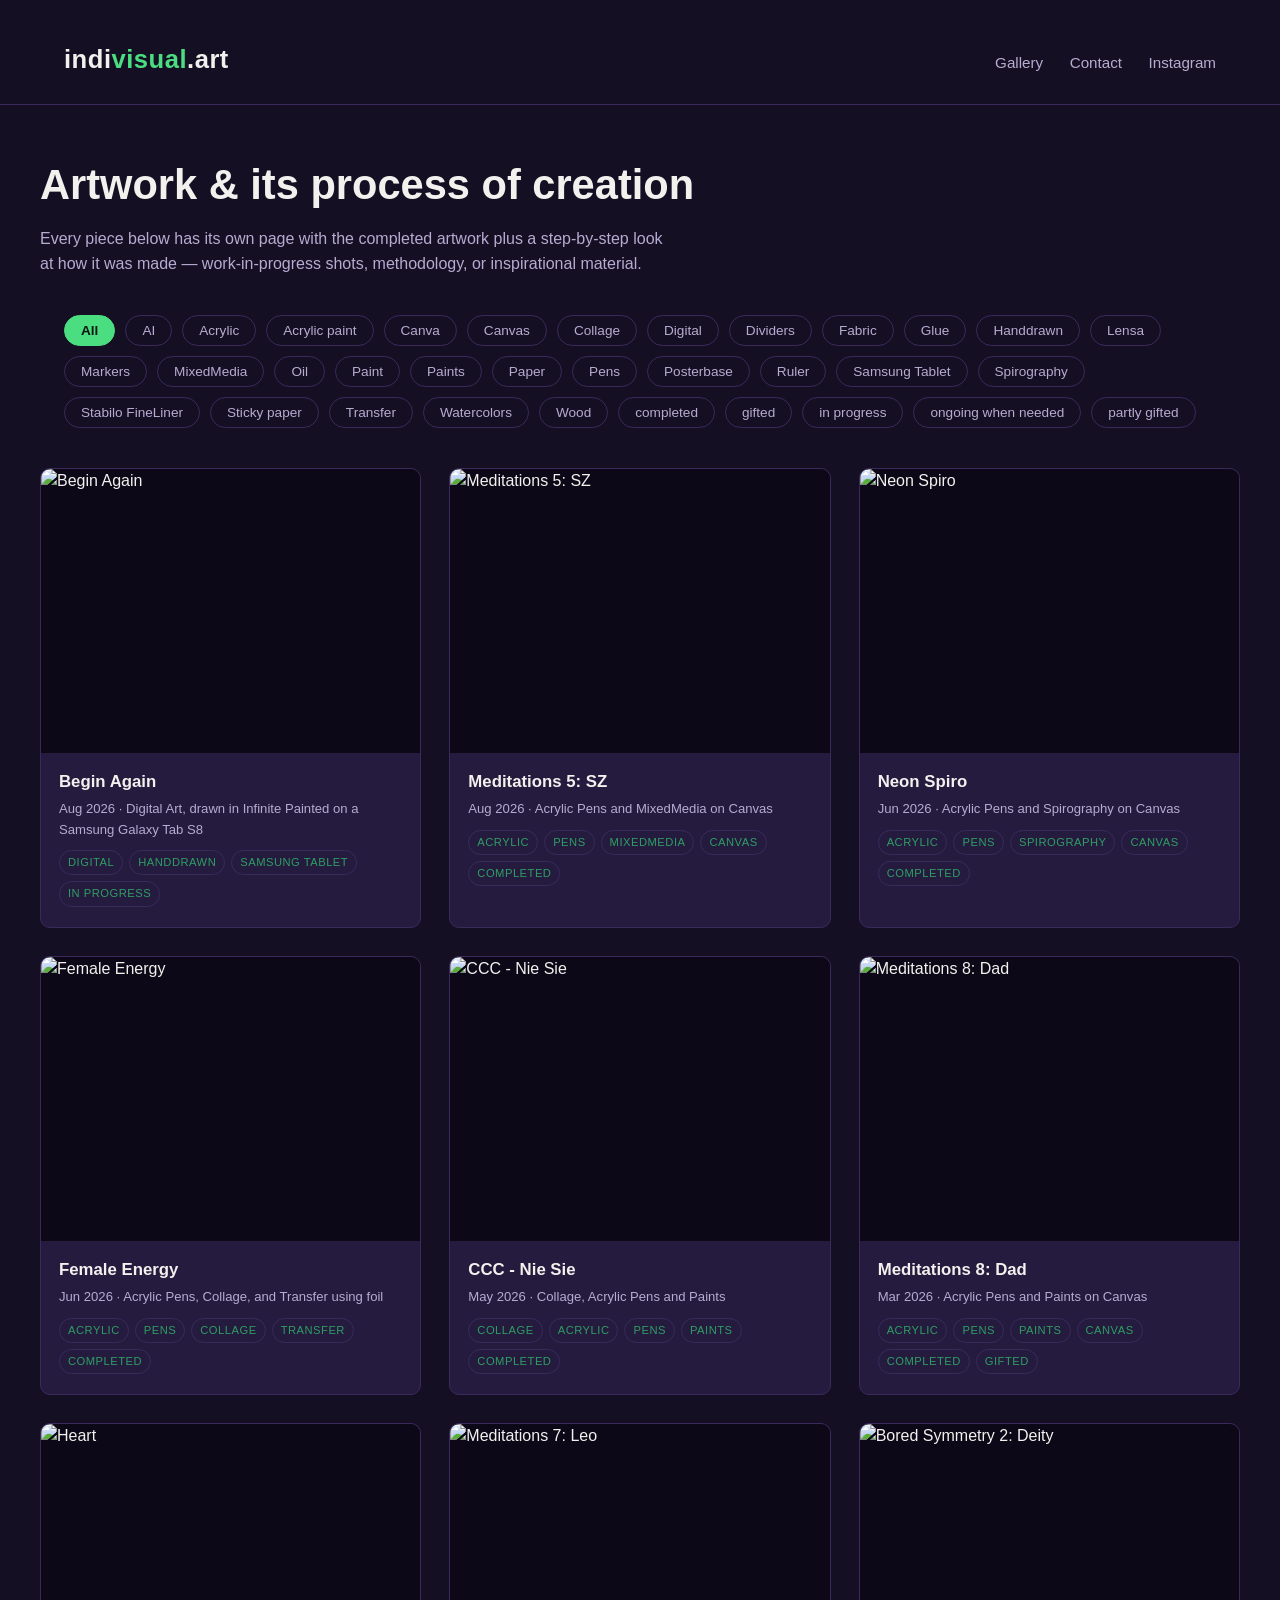
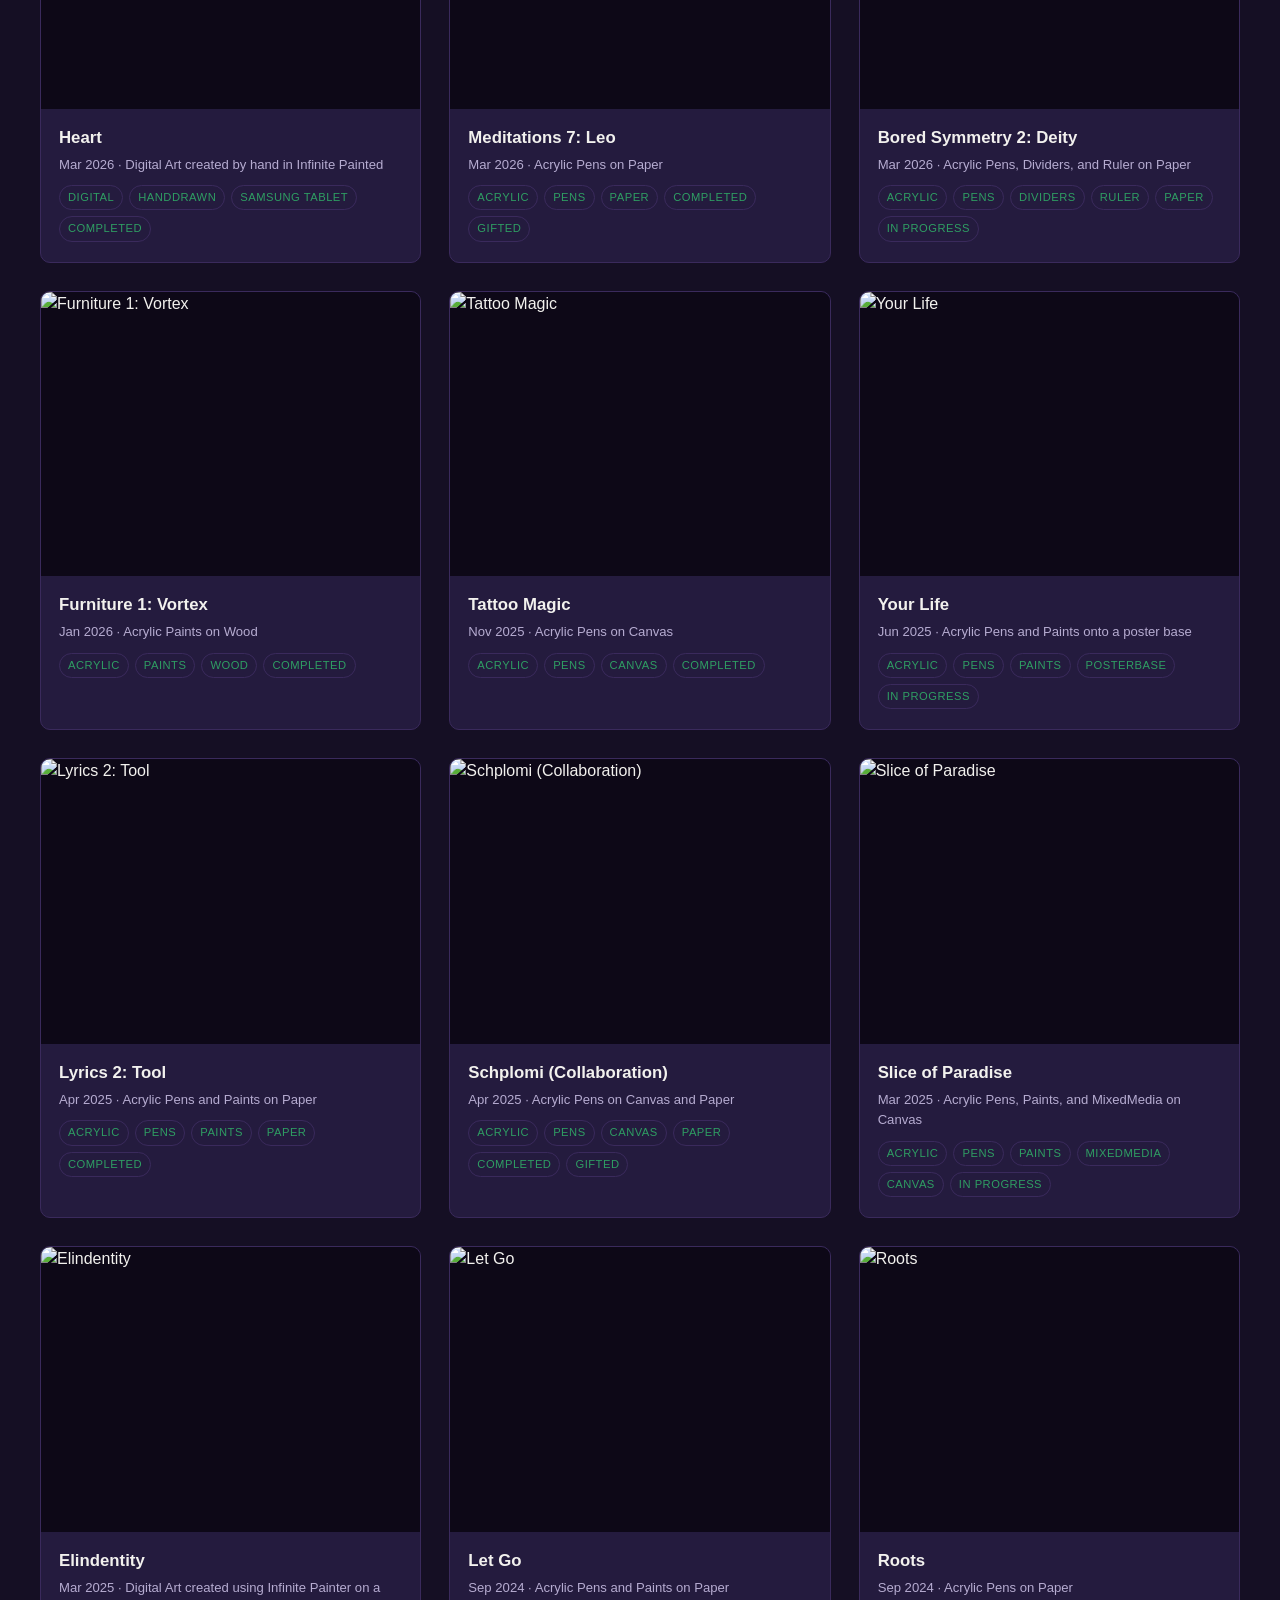
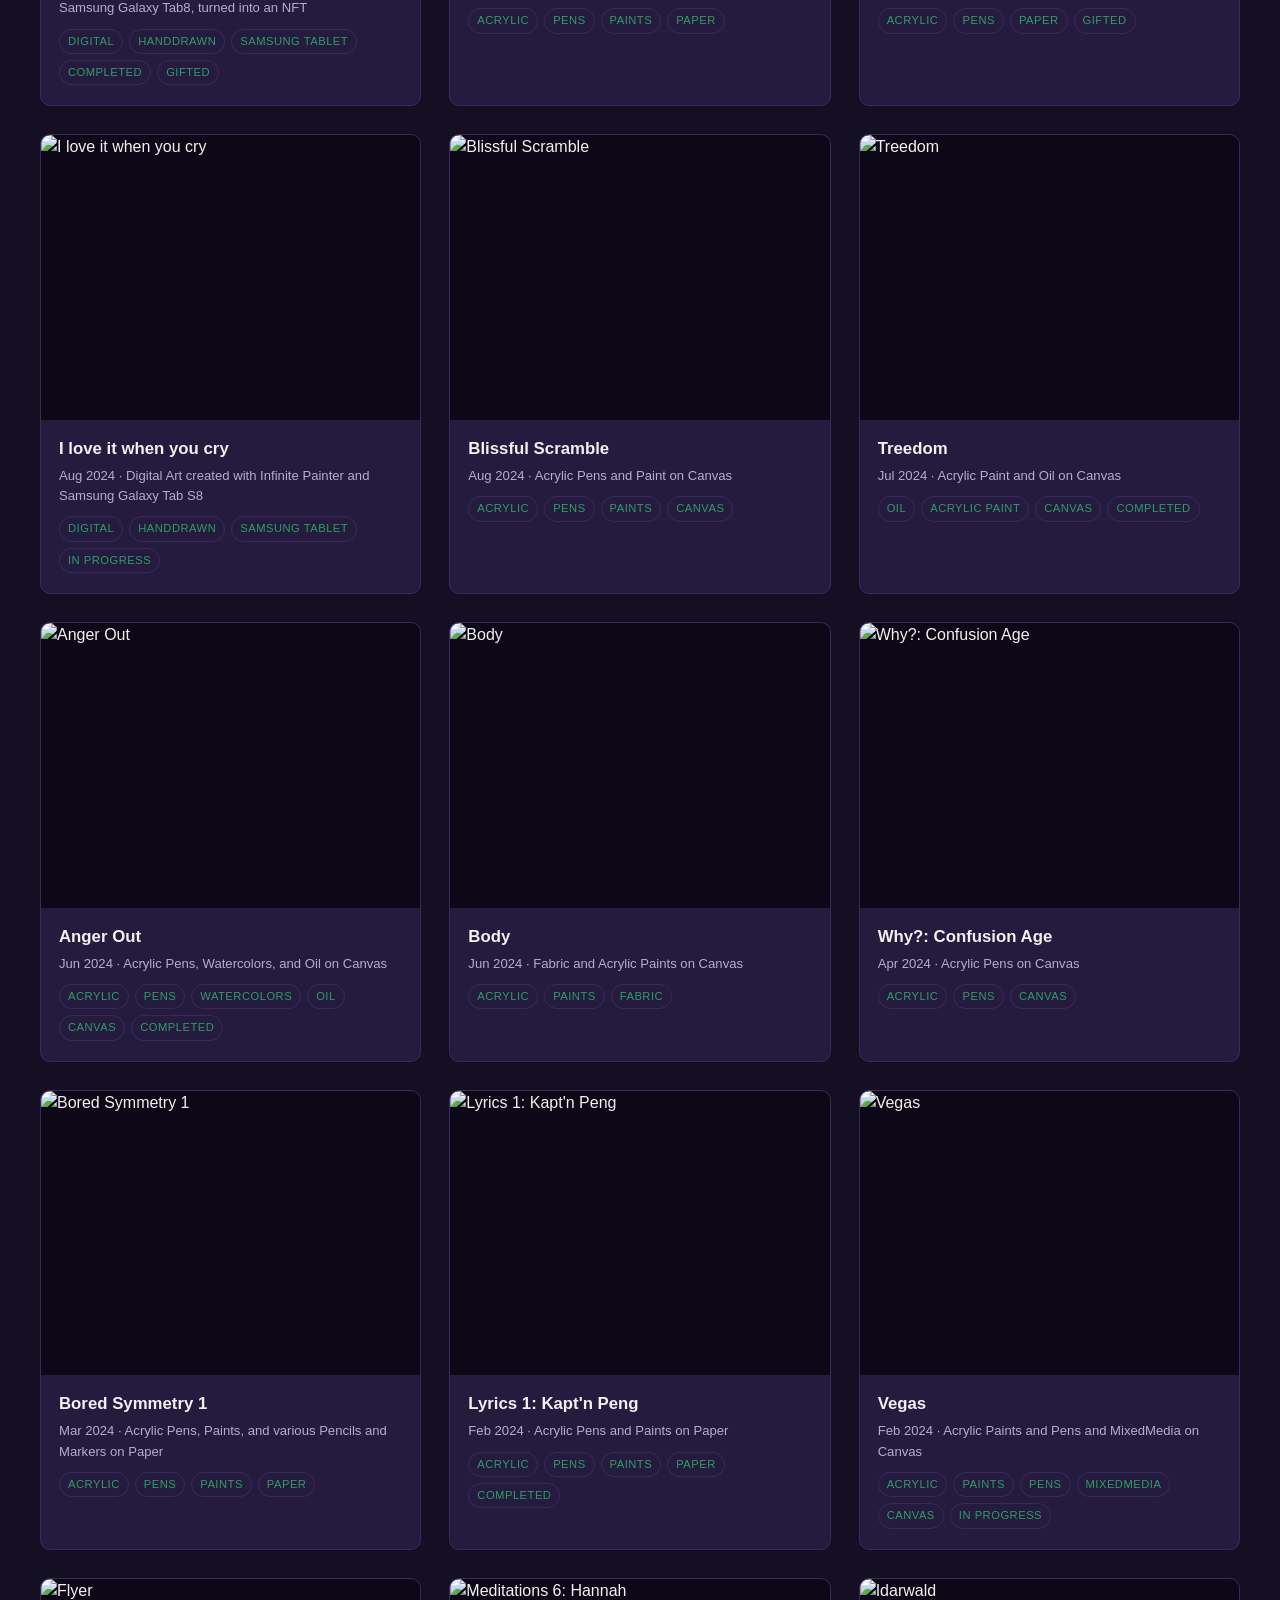
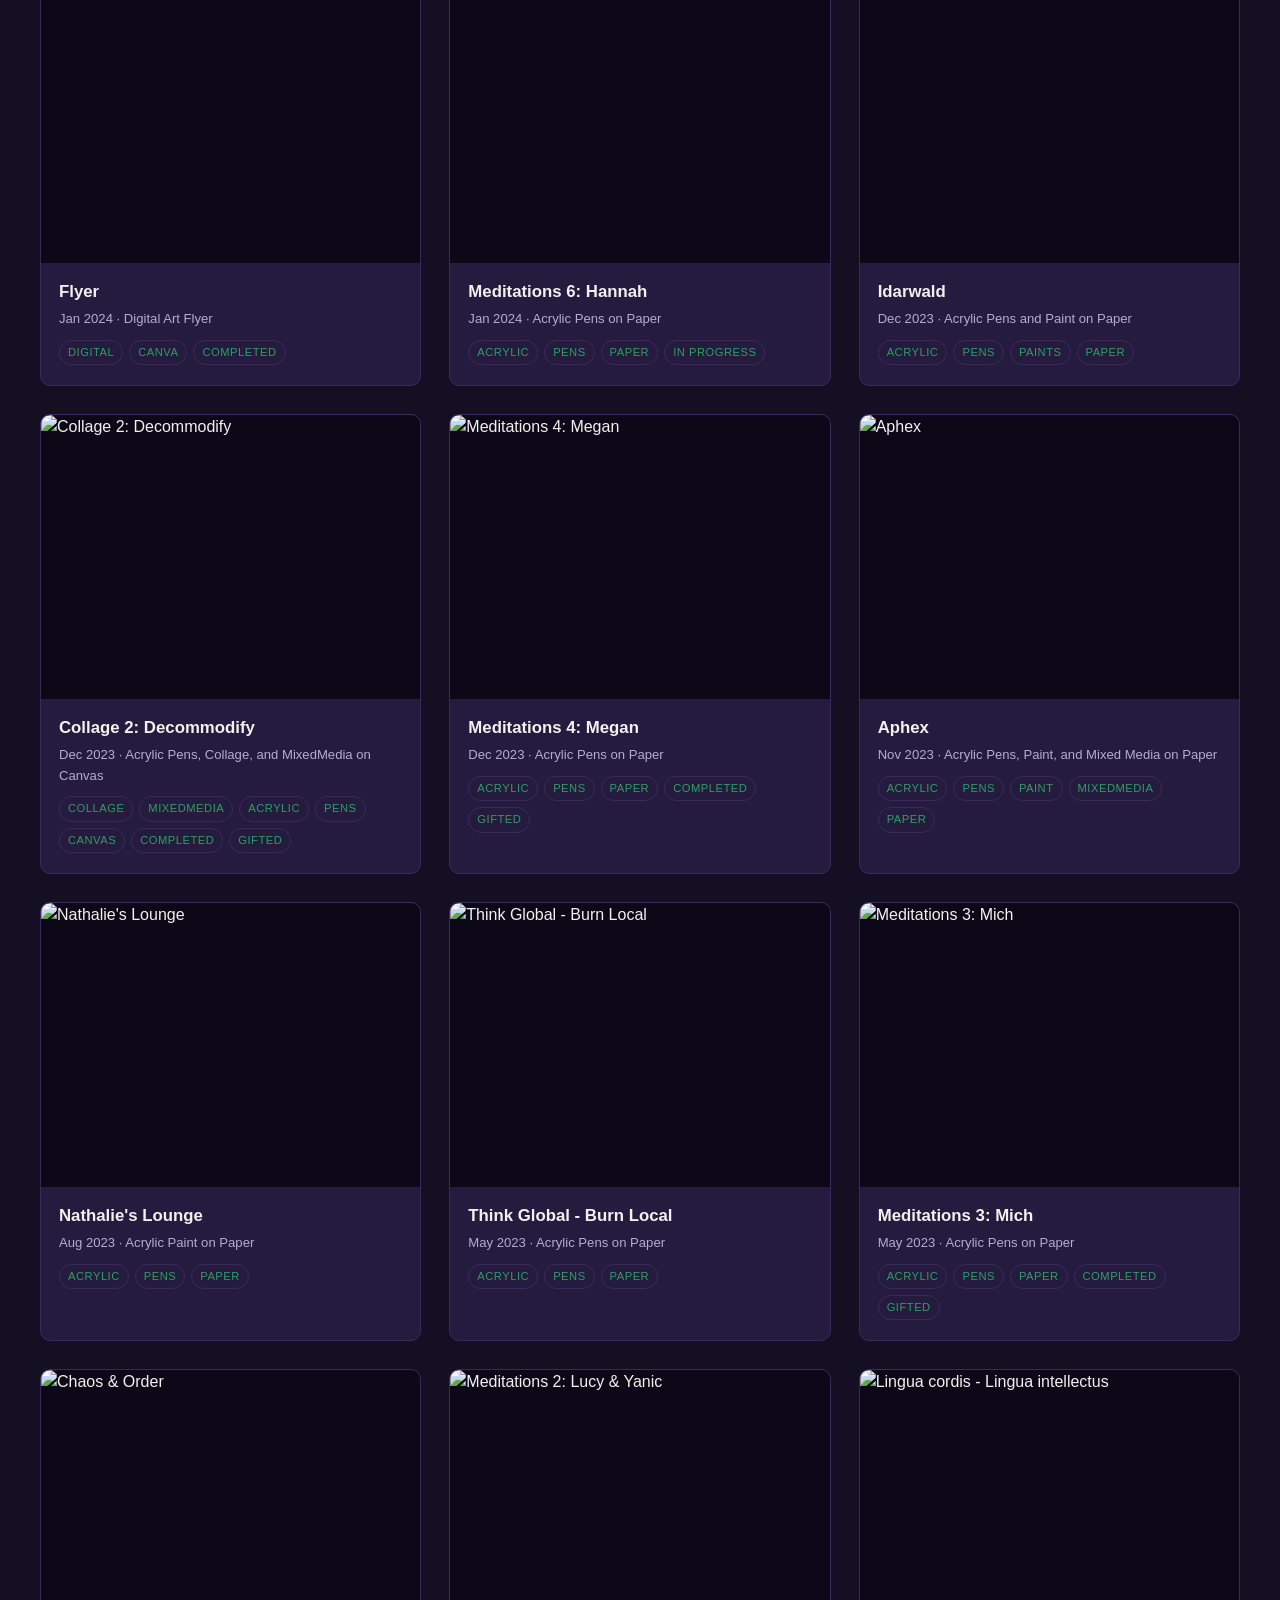
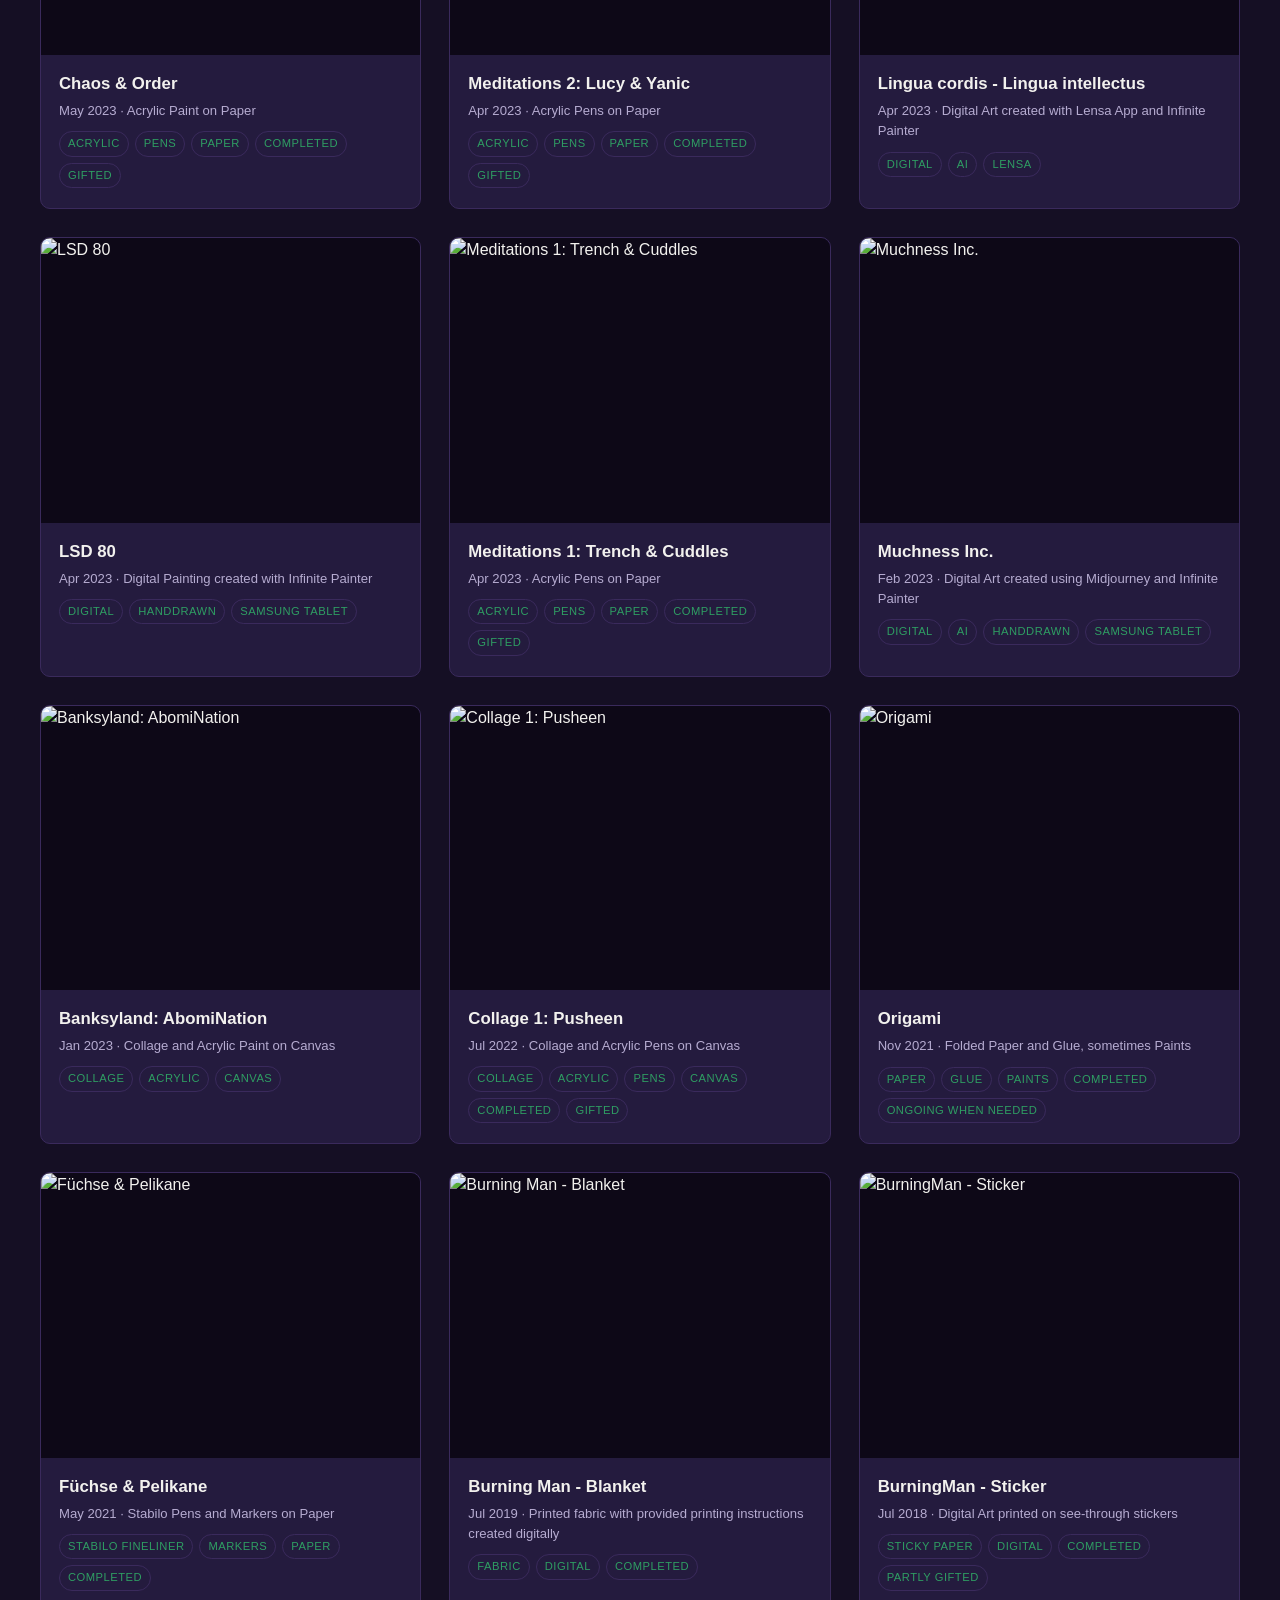
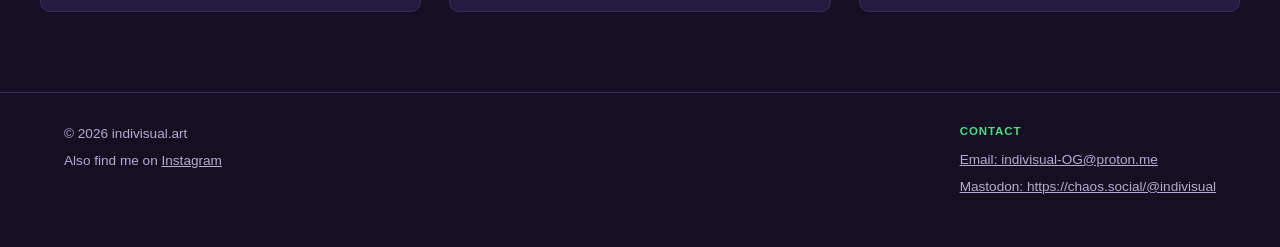
==== index.html @ 27c00d2a "Update index.html" ====
<!DOCTYPE html>
<html lang="en">
<head>
  <meta charset="UTF-8" />
  <meta name="viewport" content="width=device-width, initial-scale=1.0" />
  <title>indivisual.art — artwork gallery</title>
  <meta name="description" content="A gallery of original artwork by Indivisual, including process shots and inspirations for each piece." />

  <!-- Open Graph / social preview -->
  <meta property="og:title" content="indivisual.art" />
  <meta property="og:description" content="A gallery of original artwork, alongside insights into the process for each piece." />
  <meta property="og:type" content="website" />
  <meta property="og:image" content="art/sample-cosmic-drift/cover.jpg" />

  <link rel="icon" href="assets/img/favicon.png" />
  <link rel="stylesheet" href="assets/css/style.css" />
</head>
<body>

  <header class="site-header">
    <div class="wrap">
      <a class="logo" href="index.html">indi<span>visual</span>.art</a>
      <nav class="site-nav">
        <a href="index.html">Gallery</a>
        <a href="#contact">Contact</a>
        <a href="https://www.instagram.com/artbyindivisual/" target="_blank" rel="noopener">Instagram</a>
      </nav>
    </div>
  </header>

  <main>
    <section class="intro wrap">
      <h1>Artwork &amp; its process of creation</h1>
      <p>Every piece below has its own page with the completed artwork plus a step-by-step look at how it was made — work-in-progress shots, methodology, or inspirational material.</p>
    </section>

    <div class="wrap">
      <div class="filters" id="filters"></div>
    </div>

    <div class="gallery wrap" id="gallery"></div>
  </main>

  <footer class="site-footer">
    <div class="wrap">
      <div class="footer-meta">
        <span>&copy; <span id="year"></span> indivisual.art</span>
        <span>Also find me on <a href="https://www.instagram.com/artbyindivisual/" target="_blank" rel="noopener">Instagram</a></span>
      </div>
      <div class="footer-contact" id="contact">
        <h2>Contact</h2>
        <span>
          <a id="email-link" href="#">Email: (enable JavaScript to view)</a>
          <noscript>indivisual_OG [at] proton [dot] me</noscript>
        </span>
        <span><a href="https://chaos.social/@indivisual" target="_blank" rel="noopener me">Mastodon: https://chaos.social/@indivisual</a></span>
      </div>
    </div>
  </footer>

  <script src="assets/js/contact.js"></script>
  <script src="assets/js/data.js"></script>
  <script src="assets/js/gallery.js"></script>
  <script>document.getElementById("year").textContent = new Date().getFullYear();</script>
</body>
</html>
---- assets/css/style.css ----
/* ==========================================================
   indivisual.art — base styles
   Theme: dark purple with green highlights
   ========================================================== */

:root {
  --bg: #150f24;
  --bg-alt: #1f1735;
  --card: #241b3e;
  --text: #f2f1ee;
  --text-dim: #b6acd1;
  --accent: #4ade80;
  --accent-dim: #2f9e63;
  --accent-contrast: #0b1710;
  --border: #3a2a5c;
  --radius: 10px;
  --max-width: 1200px;
  --gap: 28px;
  font-size: 16px;
}

* { box-sizing: border-box; }

html, body {
  margin: 0;
  padding: 0;
}

body {
  background: var(--bg);
  color: var(--text);
  font-family: "Inter", "Helvetica Neue", Arial, sans-serif;
  line-height: 1.55;
  -webkit-font-smoothing: antialiased;
}

a { color: inherit; }

img { display: block; max-width: 100%; }

.wrap {
  max-width: var(--max-width);
  margin: 0 auto;
  padding: 0 24px;
}

/* ---------- Header ---------- */

.site-header {
  padding: 40px 0 24px;
  border-bottom: 1px solid var(--border);
}

.site-header .wrap {
  display: flex;
  align-items: baseline;
  justify-content: space-between;
  flex-wrap: wrap;
  gap: 12px;
}

.logo {
  font-size: 1.6rem;
  font-weight: 800;
  letter-spacing: 0.5px;
  text-decoration: none;
  text-transform: lowercase;
}

.logo span { color: var(--accent); }

.site-nav a {
  text-decoration: none;
  color: var(--text-dim);
  margin-left: 22px;
  font-size: 0.95rem;
  transition: color .15s ease;
}

.site-nav a:hover { color: var(--accent); }

.intro {
  padding: 48px 0 8px;
}

.intro h1 {
  font-size: clamp(1.8rem, 4vw, 2.6rem);
  margin: 0 0 10px;
  max-width: 800px;
}

.intro p {
  color: var(--text-dim);
  max-width: 640px;
  margin: 0;
}

/* ---------- Filters ---------- */

.filters {
  display: flex;
  flex-wrap: wrap;
  gap: 10px;
  margin: 30px 0 10px;
}

.filter-btn {
  background: transparent;
  border: 1px solid var(--border);
  color: var(--text-dim);
  padding: 7px 16px;
  border-radius: 999px;
  font-size: 0.85rem;
  cursor: pointer;
  transition: all .15s ease;
}

.filter-btn:hover { border-color: var(--accent-dim); color: var(--text); }

.filter-btn.active {
  background: var(--accent);
  border-color: var(--accent);
  color: var(--accent-contrast);
  font-weight: 600;
}

/* ---------- Gallery grid ---------- */

.gallery {
  display: grid;
  grid-template-columns: repeat(auto-fill, minmax(280px, 1fr));
  gap: var(--gap);
  padding: 30px 0 80px;
}

.card {
  background: var(--card);
  border-radius: var(--radius);
  overflow: hidden;
  text-decoration: none;
  color: var(--text);
  border: 1px solid var(--border);
  transition: transform .18s ease, border-color .18s ease;
  display: block;
}

.card:hover {
  transform: translateY(-4px);
  border-color: var(--accent-dim);
}

.card .thumb-wrap {
  aspect-ratio: 4 / 3;
  overflow: hidden;
  background: #0d0817;
}

.card img {
  width: 100%;
  height: 100%;
  object-fit: cover;
  transition: transform .4s ease;
}

.card:hover img { transform: scale(1.05); }

.card .card-body {
  padding: 16px 18px 20px;
}

.card h3 {
  margin: 0 0 4px;
  font-size: 1.05rem;
}

.card .meta {
  color: var(--text-dim);
  font-size: 0.82rem;
}

.card .tags {
  margin-top: 10px;
  display: flex;
  flex-wrap: wrap;
  gap: 6px;
}

.tag {
  font-size: 0.7rem;
  text-transform: uppercase;
  letter-spacing: 0.5px;
  color: var(--accent-dim);
  border: 1px solid var(--border);
  padding: 3px 8px;
  border-radius: 999px;
}

.empty-state {
  color: var(--text-dim);
  padding: 60px 0;
  text-align: center;
}

/* ---------- Footer ---------- */

.site-footer {
  border-top: 1px solid var(--border);
  padding: 30px 0 50px;
  color: var(--text-dim);
  font-size: 0.85rem;
}

.site-footer .wrap {
  display: flex;
  justify-content: space-between;
  align-items: flex-start;
  flex-wrap: wrap;
  gap: 28px;
}

.site-footer a { color: var(--text-dim); text-decoration: underline; }
.site-footer a:hover { color: var(--accent); }

.footer-meta,
.footer-contact {
  display: flex;
  flex-direction: column;
  gap: 6px;
}

.footer-contact h2 {
  font-size: 0.72rem;
  text-transform: uppercase;
  letter-spacing: 0.08em;
  color: var(--accent);
  margin: 0 0 2px;
  font-weight: 700;
}

/* ---------- Artwork detail page ---------- */

.breadcrumb {
  padding: 30px 0 0;
  font-size: 0.9rem;
}

.breadcrumb a {
  color: var(--text-dim);
  text-decoration: none;
}

.breadcrumb a:hover { color: var(--accent); }

.art-hero {
  padding: 20px 0 10px;
  display: grid;
  grid-template-columns: minmax(0, 1.5fr) minmax(260px, 1fr);
  gap: 40px;
  align-items: start;
}

.art-hero .image-frame {
  border-radius: var(--radius);
  overflow: hidden;
  border: 1px solid var(--border);
  background: #0d0817;
  cursor: zoom-in;
}

.art-hero .image-frame img { width: 100%; height: auto; }

.art-info h1 {
  margin: 0 0 6px;
  font-size: 2rem;
}

.art-info .meta {
  color: var(--text-dim);
  margin-bottom: 18px;
  font-size: 0.95rem;
}

.art-info .description {
  color: var(--text);
  margin-bottom: 20px;
}

.art-info .tags {
  display: flex;
  flex-wrap: wrap;
  gap: 8px;
  margin-bottom: 24px;
}

.instagram-link {
  display: inline-flex;
  align-items: center;
  gap: 8px;
  background: var(--accent);
  color: var(--accent-contrast);
  padding: 10px 18px;
  border-radius: 999px;
  text-decoration: none;
  font-weight: 600;
  font-size: 0.9rem;
}

.section-title {
  margin: 60px 0 20px;
  font-size: 1.4rem;
  border-bottom: 1px solid var(--border);
  padding-bottom: 14px;
}

.process-grid {
  display: grid;
  grid-template-columns: repeat(auto-fill, minmax(220px, 1fr));
  gap: 18px;
  padding-bottom: 70px;
}

.process-item {
  background: var(--card);
  border: 1px solid var(--border);
  border-radius: var(--radius);
  overflow: hidden;
  cursor: zoom-in;
}

.process-item .step-num {
  position: absolute;
}

.process-item img {
  width: 100%;
  aspect-ratio: 4/3;
  object-fit: cover;
}

.process-item .caption {
  padding: 10px 14px 14px;
  font-size: 0.85rem;
  color: var(--text-dim);
}

.process-item .caption .step {
  color: var(--accent);
  font-weight: 700;
  margin-right: 6px;
}

.nav-buttons {
  display: flex;
  justify-content: space-between;
  padding: 10px 0 60px;
}

.nav-buttons a {
  text-decoration: none;
  color: var(--text-dim);
  border: 1px solid var(--border);
  padding: 10px 18px;
  border-radius: 999px;
  font-size: 0.9rem;
}

.nav-buttons a:hover { border-color: var(--accent-dim); color: var(--text); }

/* ---------- Lightbox ---------- */

.lightbox {
  position: fixed;
  inset: 0;
  background: rgba(10, 6, 20, 0.94);
  display: none;
  align-items: center;
  justify-content: center;
  z-index: 100;
  padding: 40px;
}

.lightbox.open { display: flex; }

.lightbox img {
  max-width: 100%;
  max-height: 80vh;
  border-radius: 6px;
  box-shadow: 0 20px 60px rgba(0,0,0,0.6);
}

.lightbox .lb-caption {
  position: absolute;
  bottom: 30px;
  left: 0;
  right: 0;
  text-align: center;
  color: var(--text-dim);
  font-size: 0.9rem;
}

.lightbox .lb-close,
.lightbox .lb-prev,
.lightbox .lb-next {
  position: absolute;
  background: transparent;
  border: none;
  color: var(--text);
  font-size: 2rem;
  cursor: pointer;
  padding: 10px 16px;
  line-height: 1;
}

.lightbox .lb-close { top: 16px; right: 20px; font-size: 1.6rem; }
.lightbox .lb-prev { left: 6px; top: 50%; transform: translateY(-50%); }
.lightbox .lb-next { right: 6px; top: 50%; transform: translateY(-50%); }

.lightbox .lb-close:hover,
.lightbox .lb-prev:hover,
.lightbox .lb-next:hover { color: var(--accent); }

@media (max-width: 800px) {
  .art-hero { grid-template-columns: 1fr; }
}
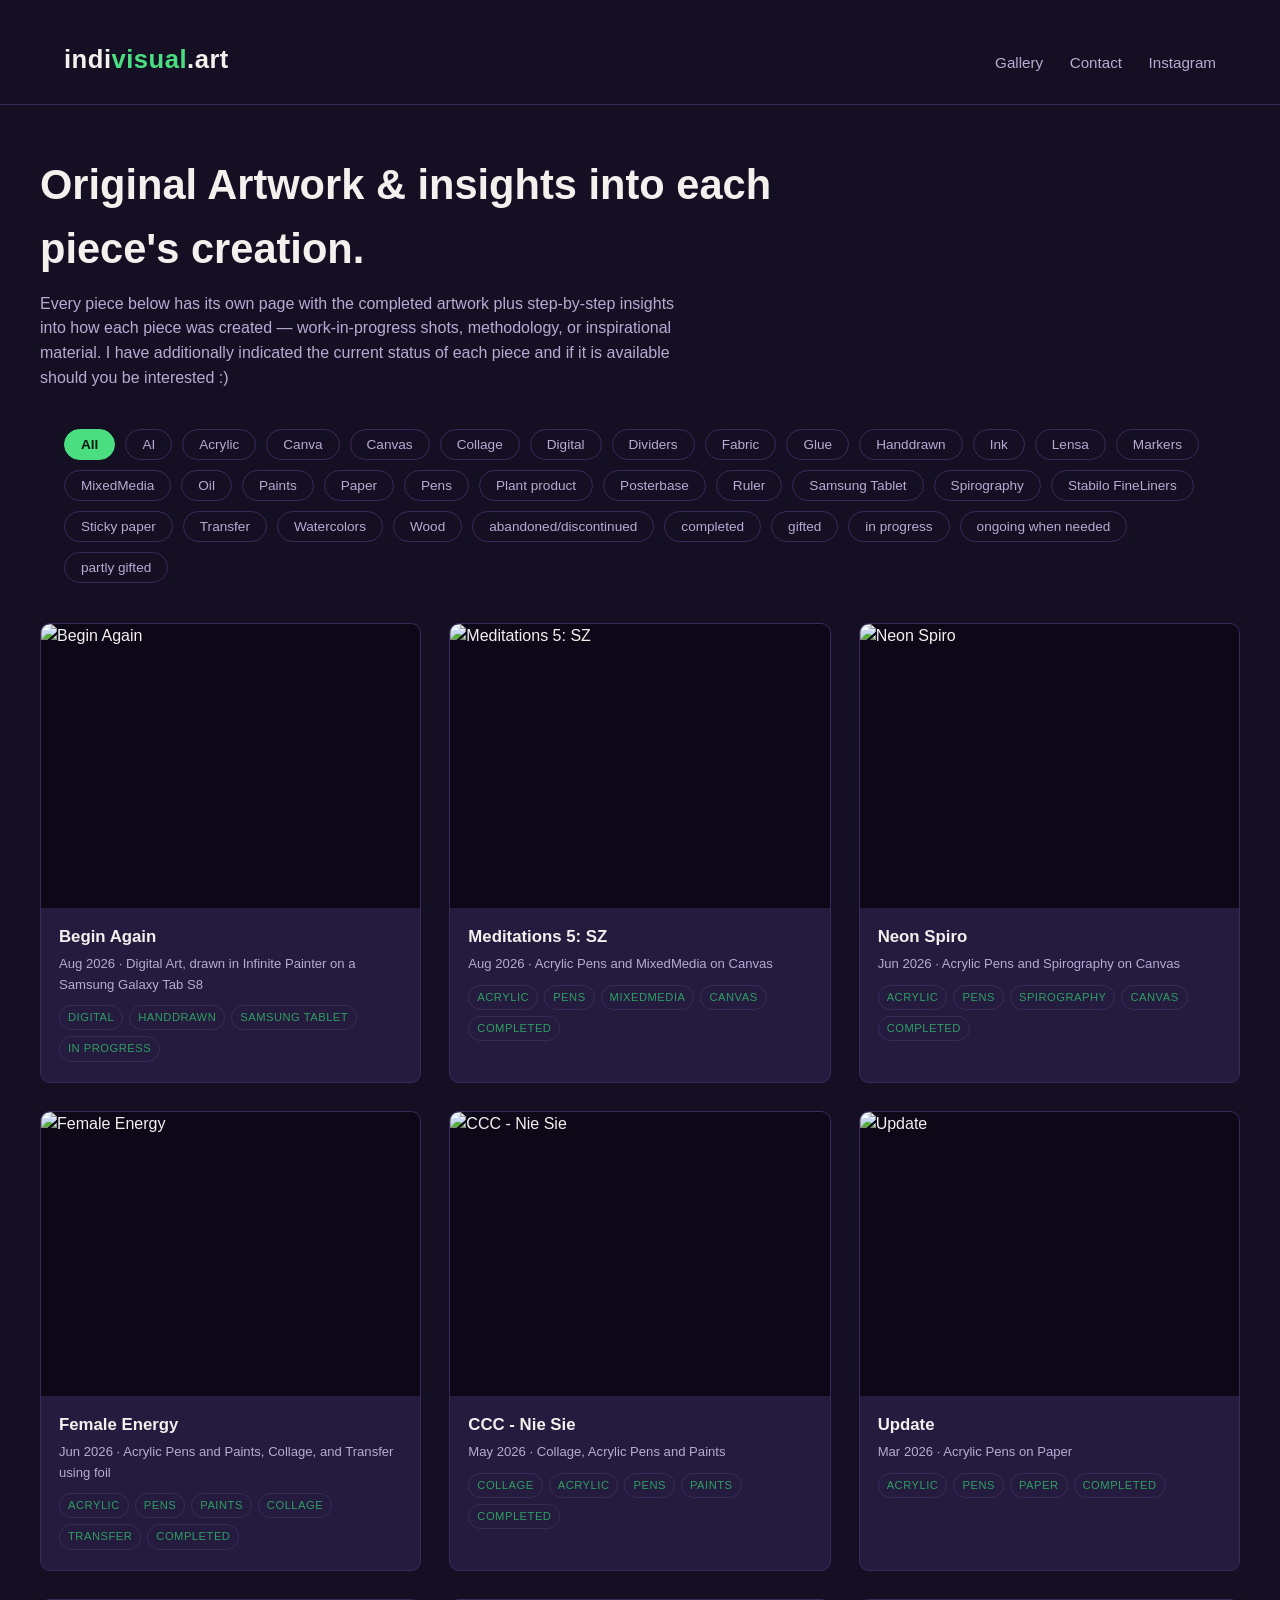
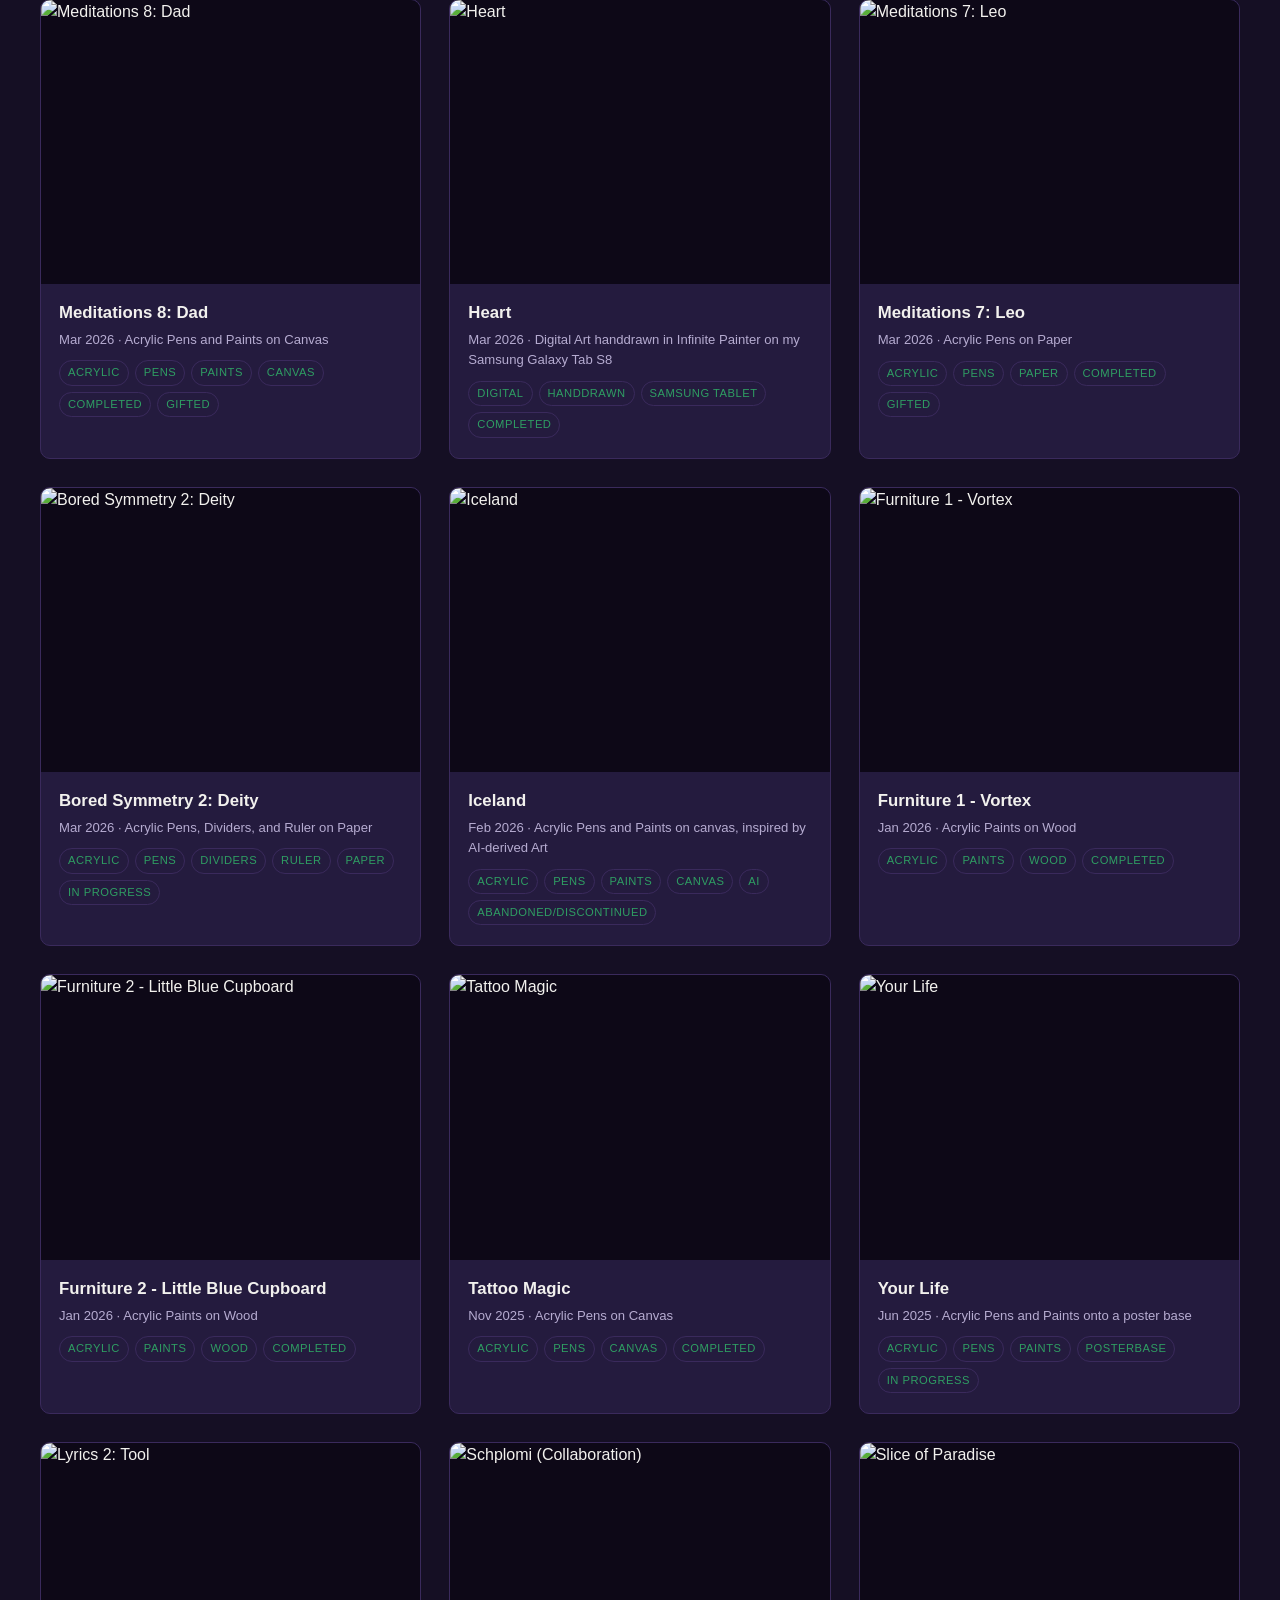
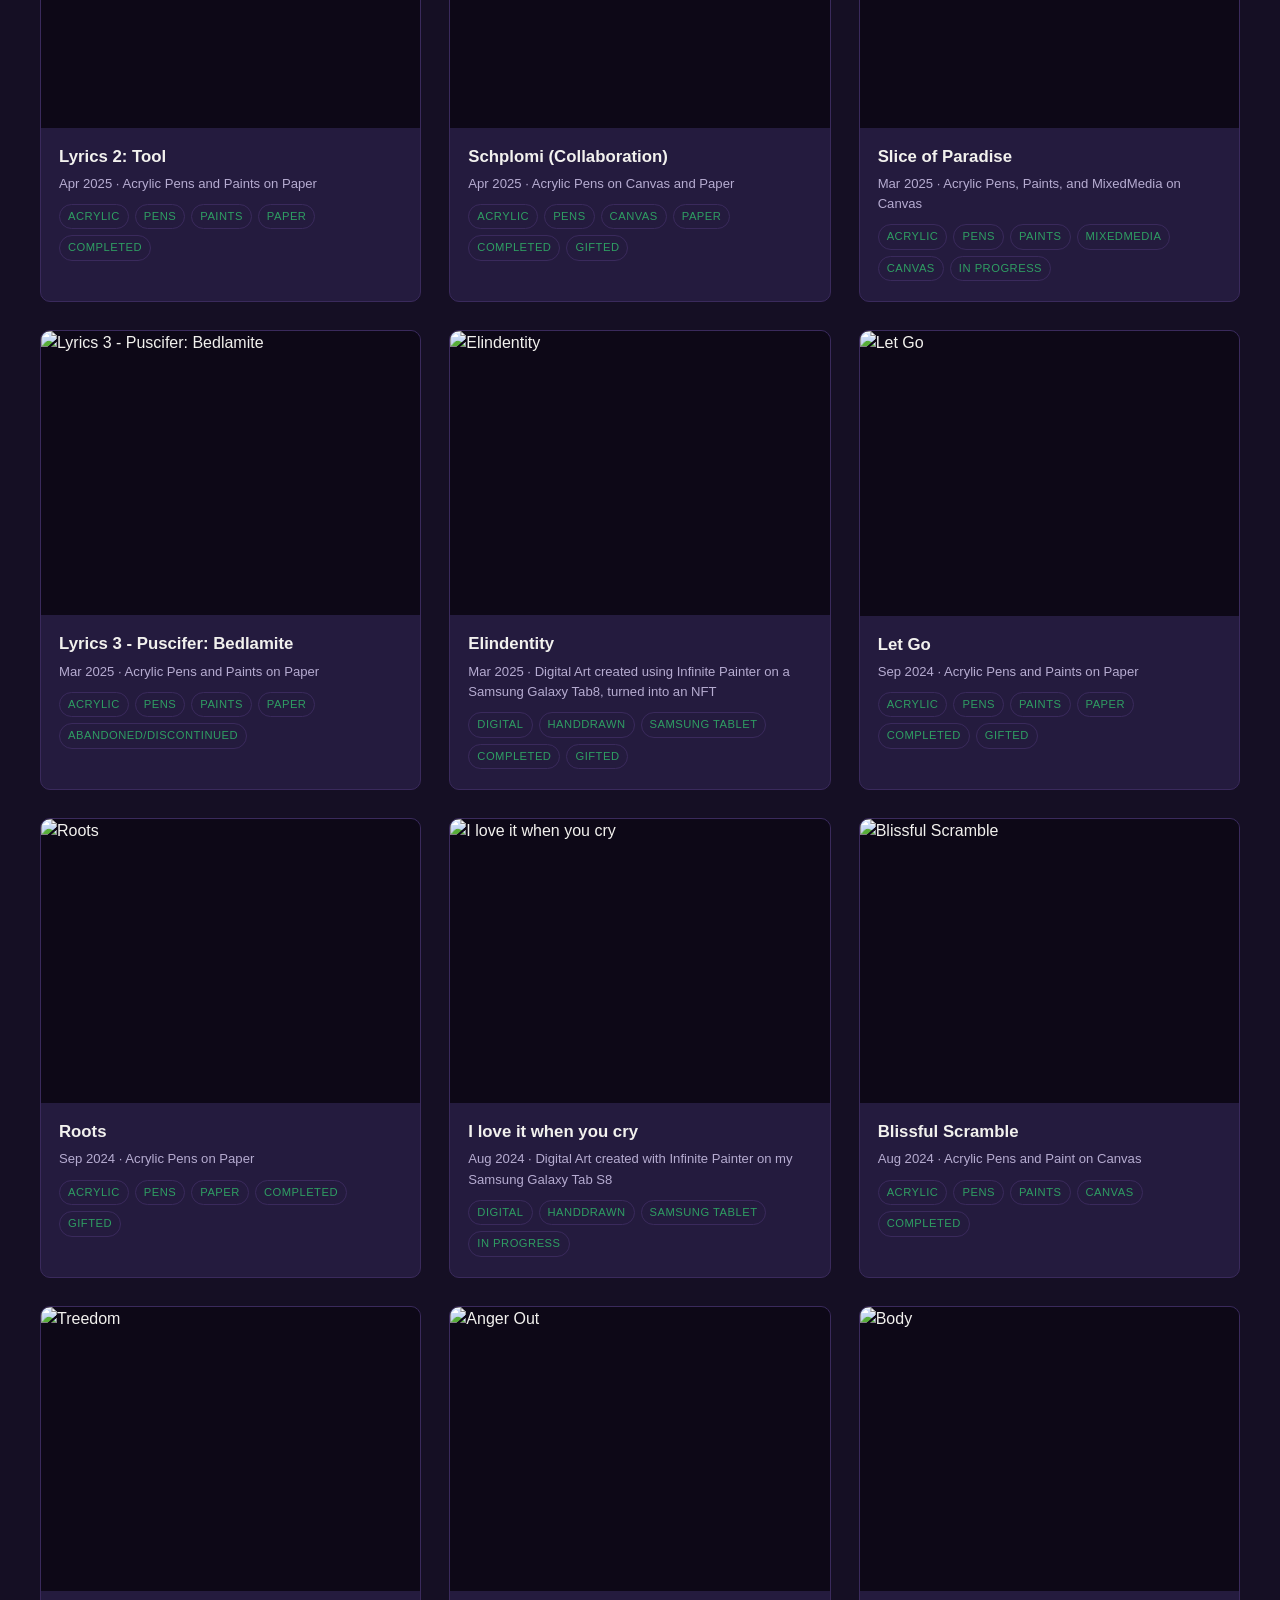
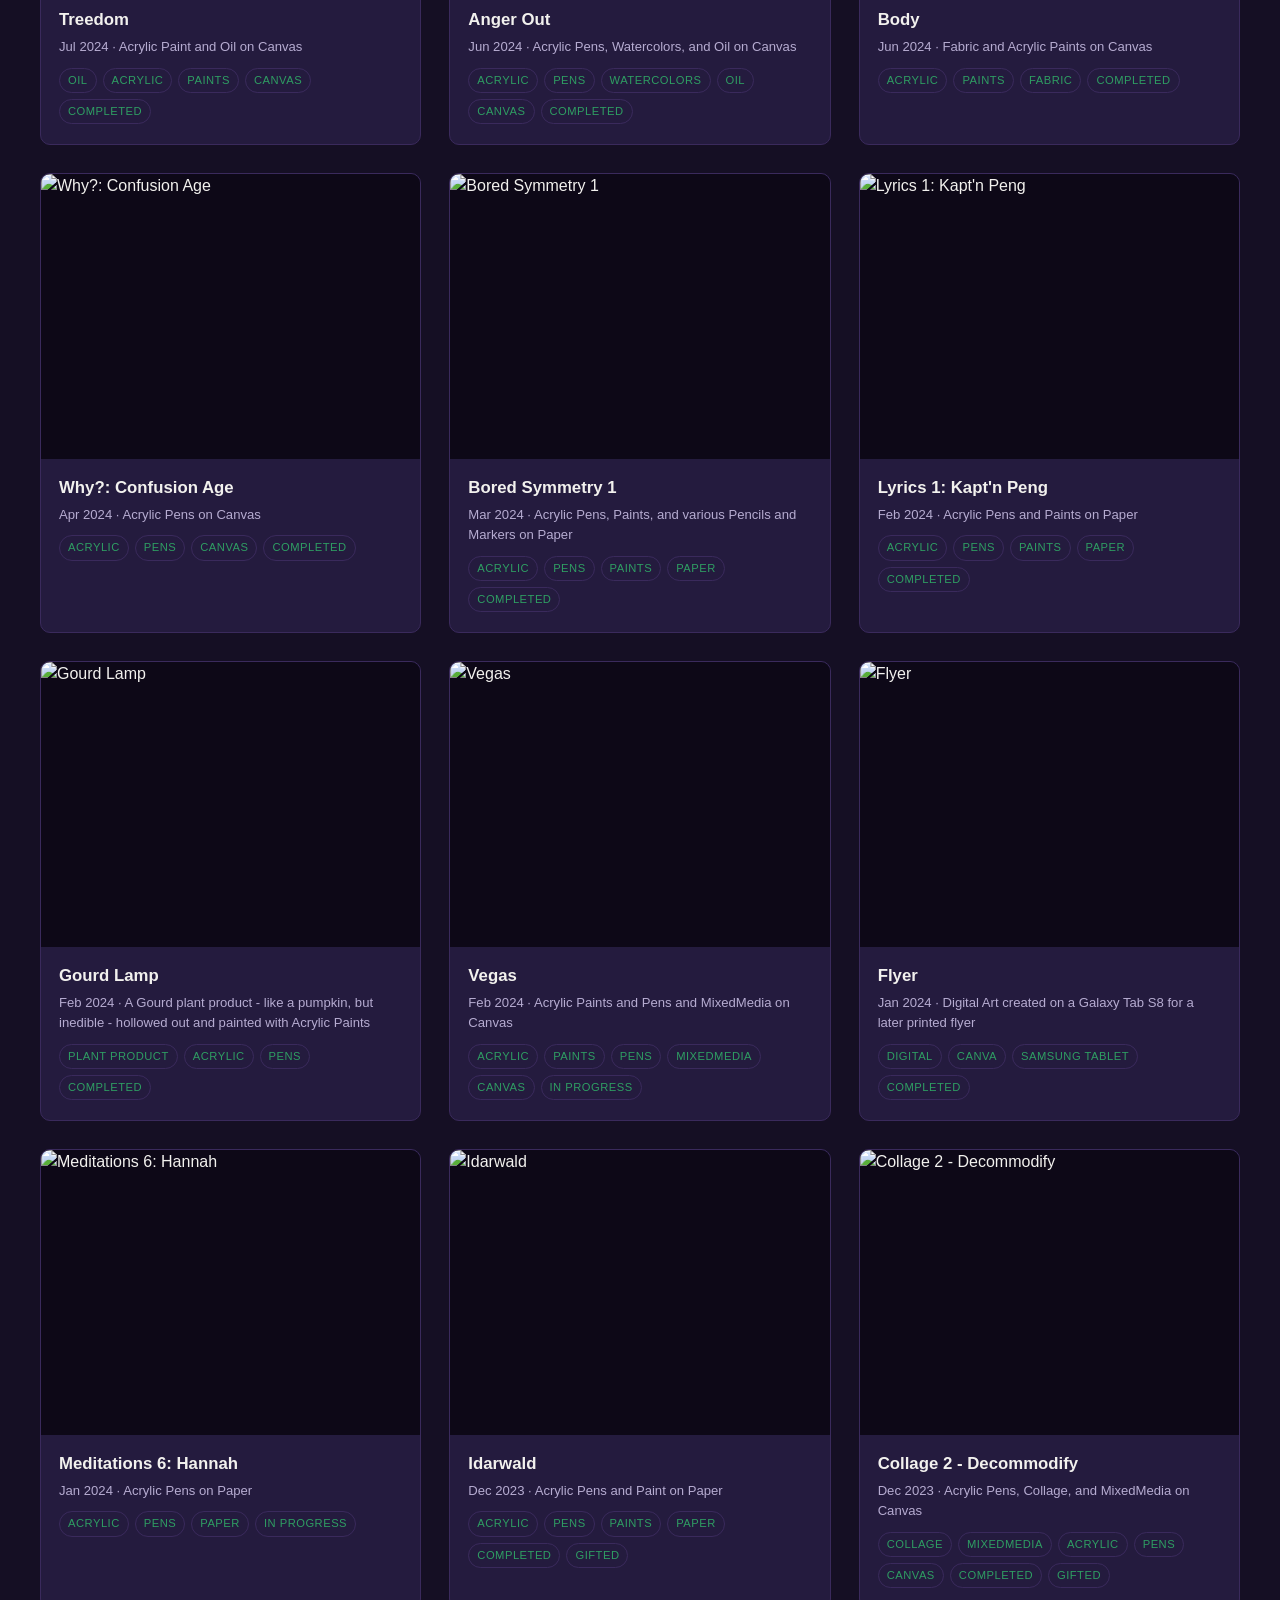
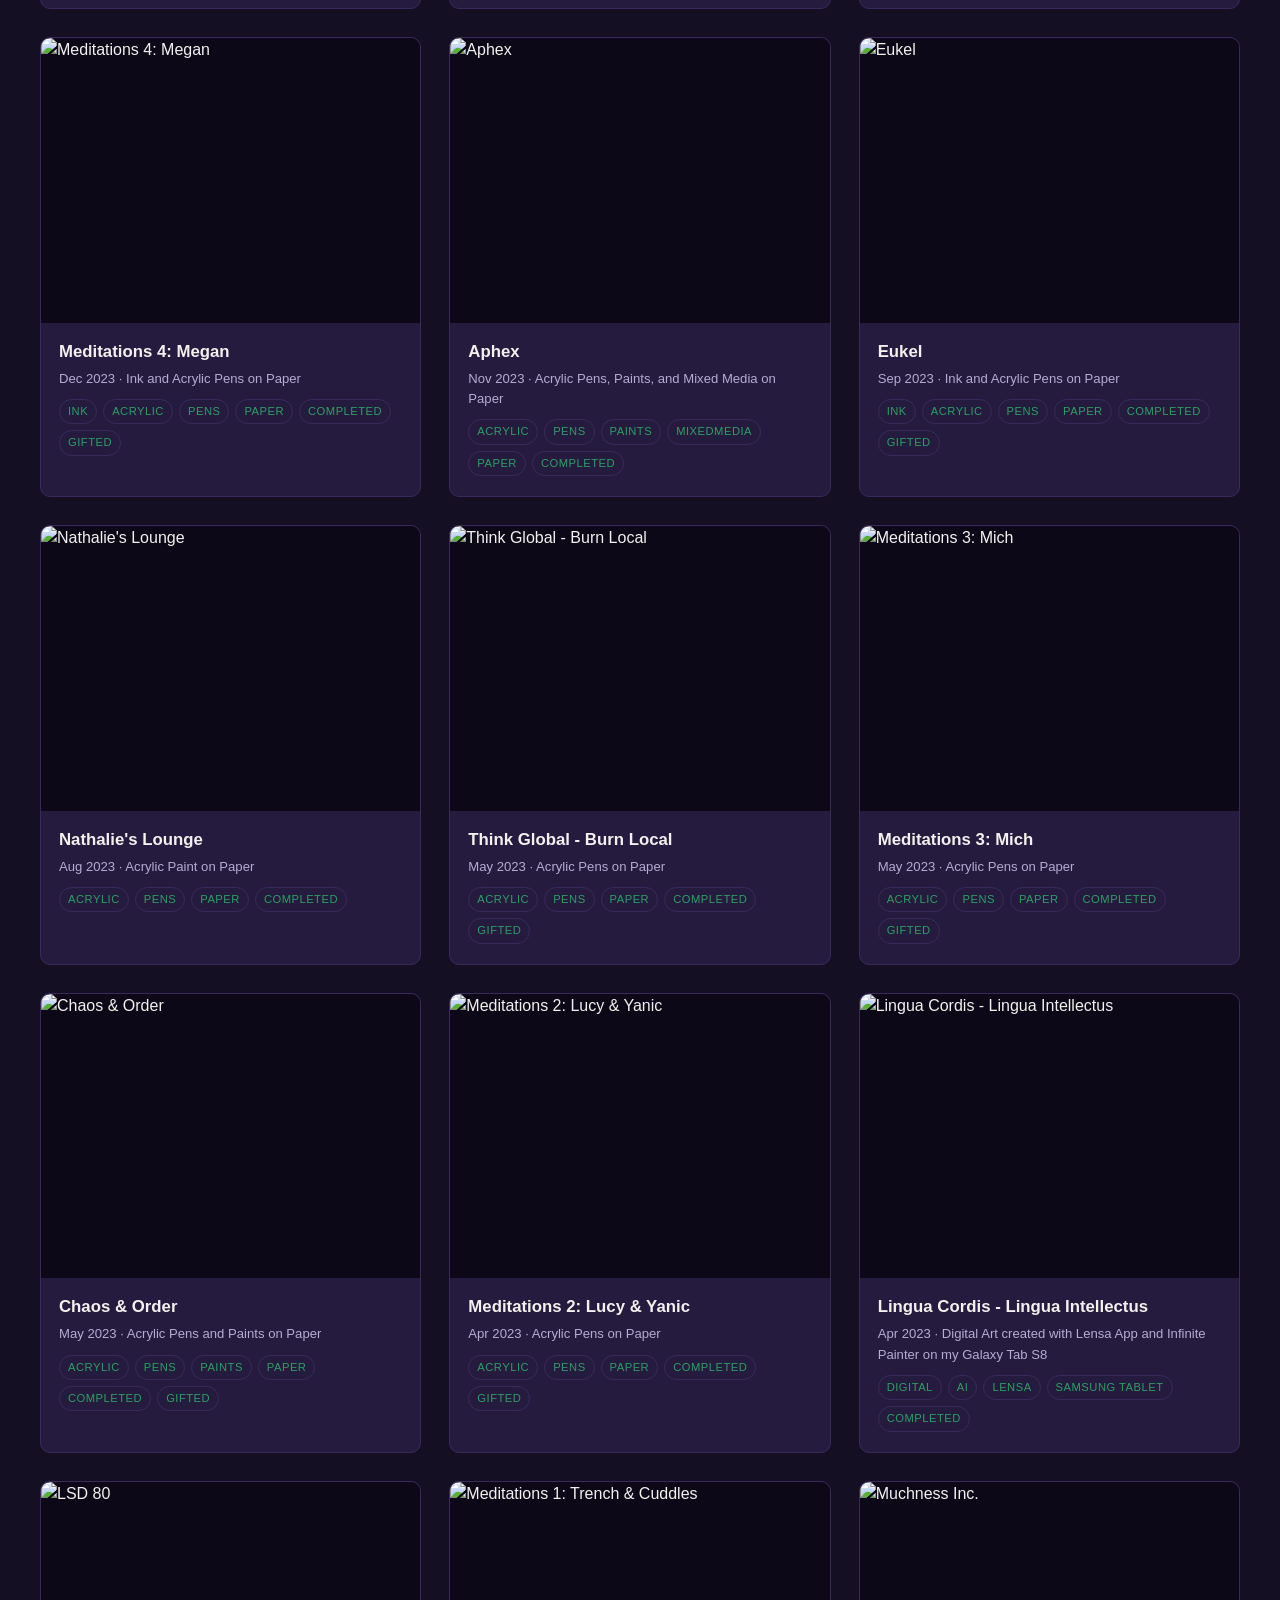
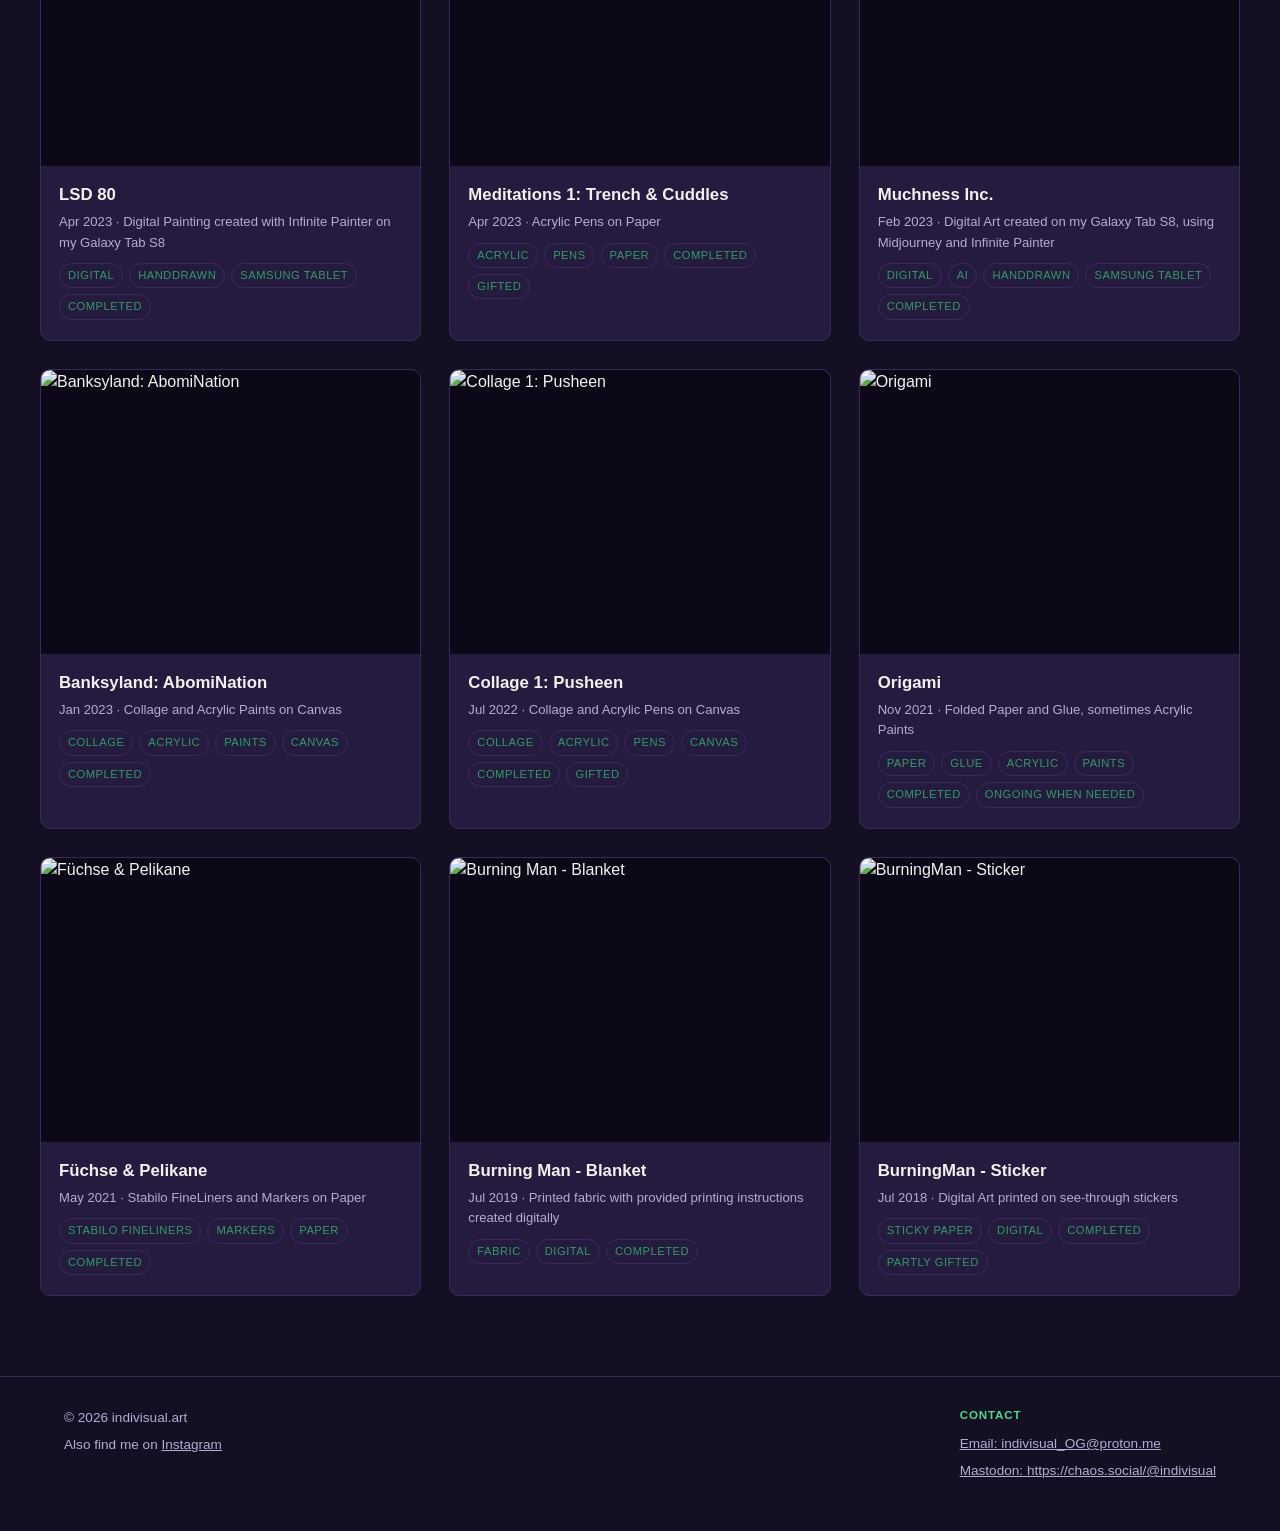
==== commit cc6a4622: "Update index.html" ====
--- a/index.html
+++ b/index.html
@@ -3,12 +3,12 @@
 <head>
   <meta charset="UTF-8" />
   <meta name="viewport" content="width=device-width, initial-scale=1.0" />
-  <title>indivisual.art — artwork gallery</title>
-  <meta name="description" content="A gallery of original artwork by Indivisual, including process shots and inspirations for each piece." />
+  <title>indivisual.art — Artwork Gallery</title>
+  <meta name="description" content="A gallery of original artwork by Indivisual, including process shots and/or inspirations for each piece." />
 
   <!-- Open Graph / social preview -->
   <meta property="og:title" content="indivisual.art" />
-  <meta property="og:description" content="A gallery of original artwork, alongside insights into the process for each piece." />
+  <meta property="og:description" content="A gallery of my original artwork, alongside insights into each piece's process of creation." />
   <meta property="og:type" content="website" />
   <meta property="og:image" content="art/sample-cosmic-drift/cover.jpg" />
 
@@ -30,8 +30,8 @@
 
   <main>
     <section class="intro wrap">
-      <h1>Artwork &amp; its process of creation</h1>
-      <p>Every piece below has its own page with the completed artwork plus a step-by-step look at how it was made — work-in-progress shots, methodology, or inspirational material.</p>
+      <h1>Original Artwork &amp; insights into each piece's creation.</h1>
+      <p>Every piece below has its own page with the completed artwork plus step-by-step insights into how each piece was created — work-in-progress shots, methodology, or inspirational material. I have additionally indicated the current status of each piece and if it is available should you be interested :)</p>
     </section>
 
     <div class="wrap">
--- a/assets/css/style.css
+++ b/assets/css/style.css
@@ -150,19 +150,36 @@
 }
 
 .card .thumb-wrap {
+  position: relative;
   aspect-ratio: 4 / 3;
   overflow: hidden;
   background: #0d0817;
 }
 
-.card img {
+/* Blurred, darkened copy of the same image, scaled up to fill the whole
+   box — this fills the frame with no awkward empty bars for portrait or
+   otherwise non-4:3 artworks, without cropping the actual artwork itself. */
+.card .thumb-bg {
+  position: absolute;
+  inset: -10%;
+  background-size: cover;
+  background-position: center;
+  filter: blur(20px) brightness(0.55) saturate(1.15);
+  transform: scale(1.15);
+}
+
+/* The real artwork always shows in full — never cropped — floating on
+   top of the blurred backdrop. */
+.card .thumb-wrap img {
+  position: relative;
   width: 100%;
   height: 100%;
-  object-fit: cover;
+  object-fit: contain;
   transition: transform .4s ease;
-}
-
-.card:hover img { transform: scale(1.05); }
+  z-index: 1;
+}
+
+.card:hover .thumb-wrap img { transform: scale(1.05); }
 
 .card .card-body {
   padding: 16px 18px 20px;
@@ -268,6 +285,14 @@
 }
 
 .art-hero .image-frame img { width: 100%; height: auto; }
+
+/* Some pieces have more than one "cover" (e.g. two sides of a canvas) —
+   show them side by side instead of just the first one. */
+.art-hero .image-frame.multi {
+  display: grid;
+  grid-template-columns: 1fr 1fr;
+  gap: 4px;
+}
 
 .art-info h1 {
   margin: 0 0 6px;
@@ -331,10 +356,30 @@
   position: absolute;
 }
 
-.process-item img {
+.process-item .process-thumb {
+  position: relative;
+  aspect-ratio: 4/3;
+  overflow: hidden;
+  background: #0d0817;
+}
+
+/* Same blurred-backdrop treatment as the homepage gallery thumbnails —
+   fills the box with no empty bars while never cropping the actual shot. */
+.process-item .process-thumb .thumb-bg {
+  position: absolute;
+  inset: -10%;
+  background-size: cover;
+  background-position: center;
+  filter: blur(20px) brightness(0.55) saturate(1.15);
+  transform: scale(1.15);
+}
+
+.process-item .process-thumb img {
+  position: relative;
   width: 100%;
-  aspect-ratio: 4/3;
-  object-fit: cover;
+  height: 100%;
+  object-fit: contain;
+  z-index: 1;
 }
 
 .process-item .caption {
@@ -421,4 +466,5 @@
 
 @media (max-width: 800px) {
   .art-hero { grid-template-columns: 1fr; }
-}
+  .art-hero .image-frame.multi { grid-template-columns: 1fr; }
+}
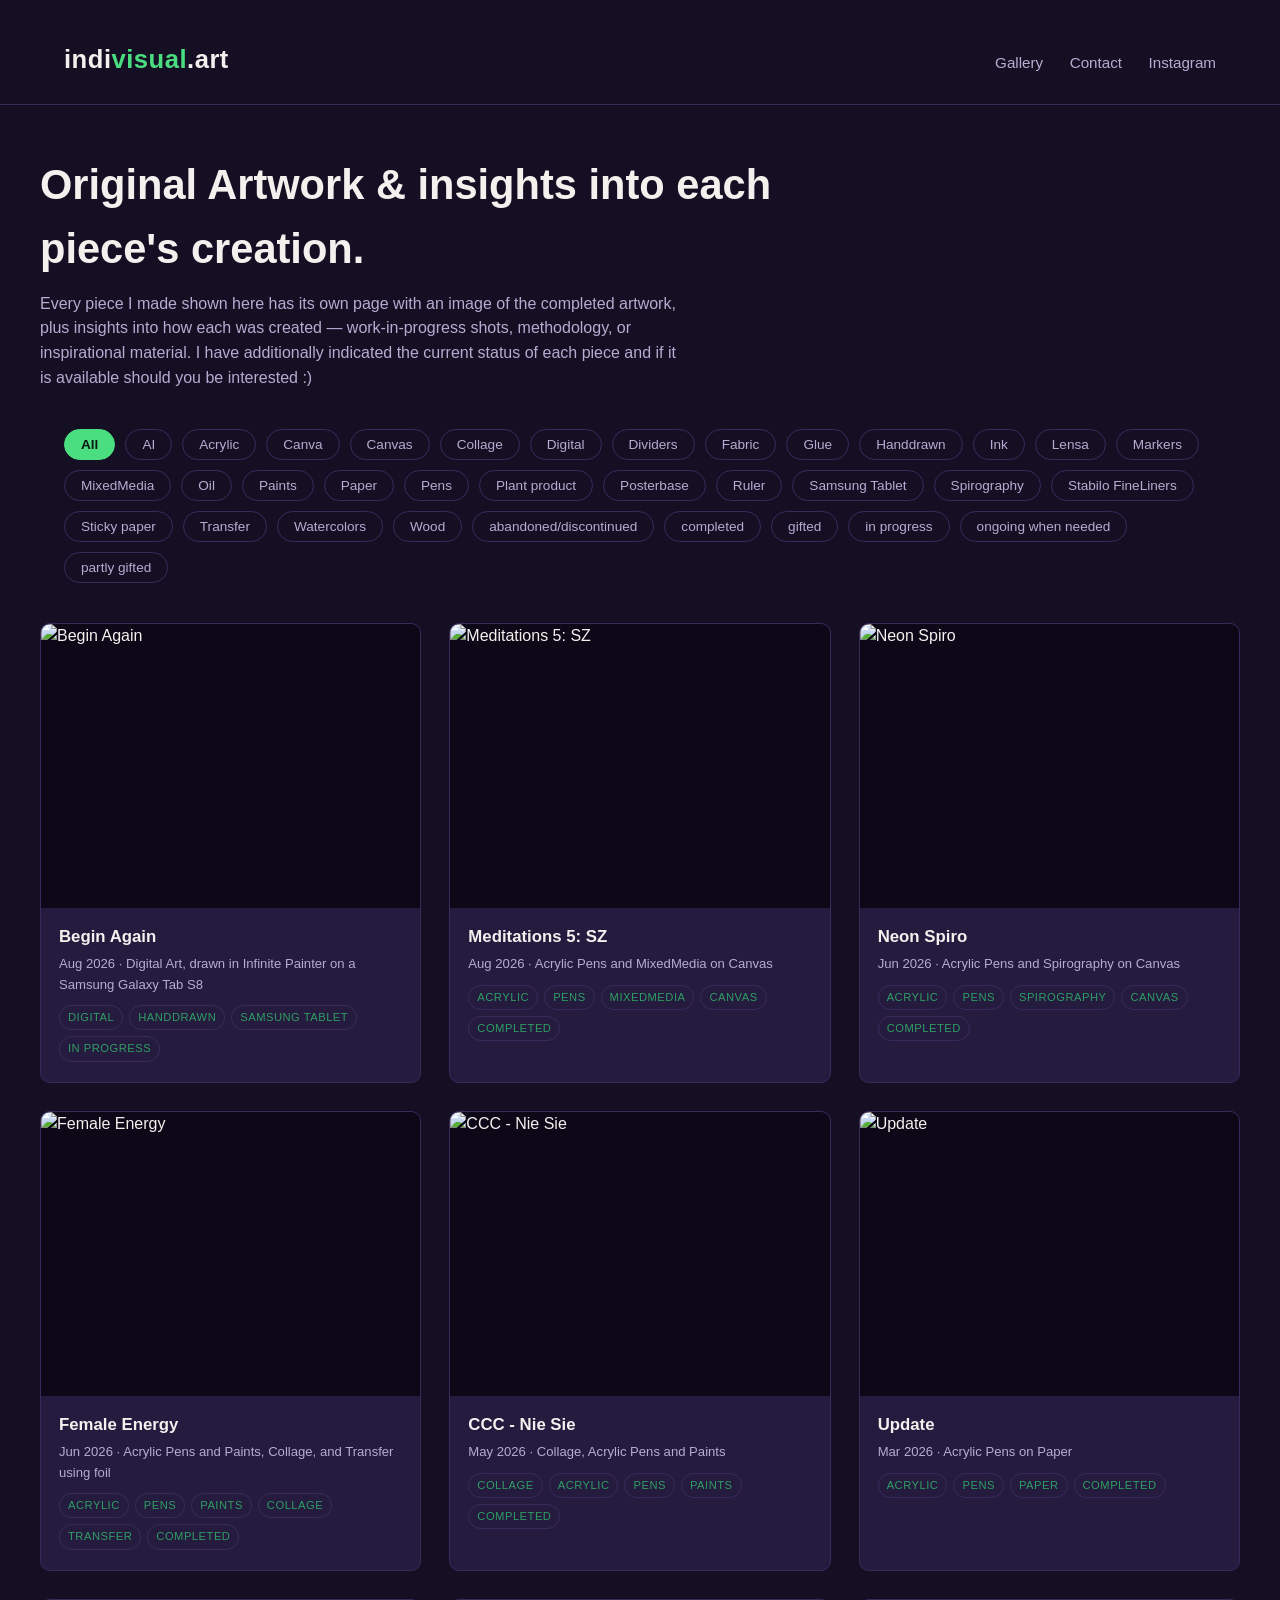
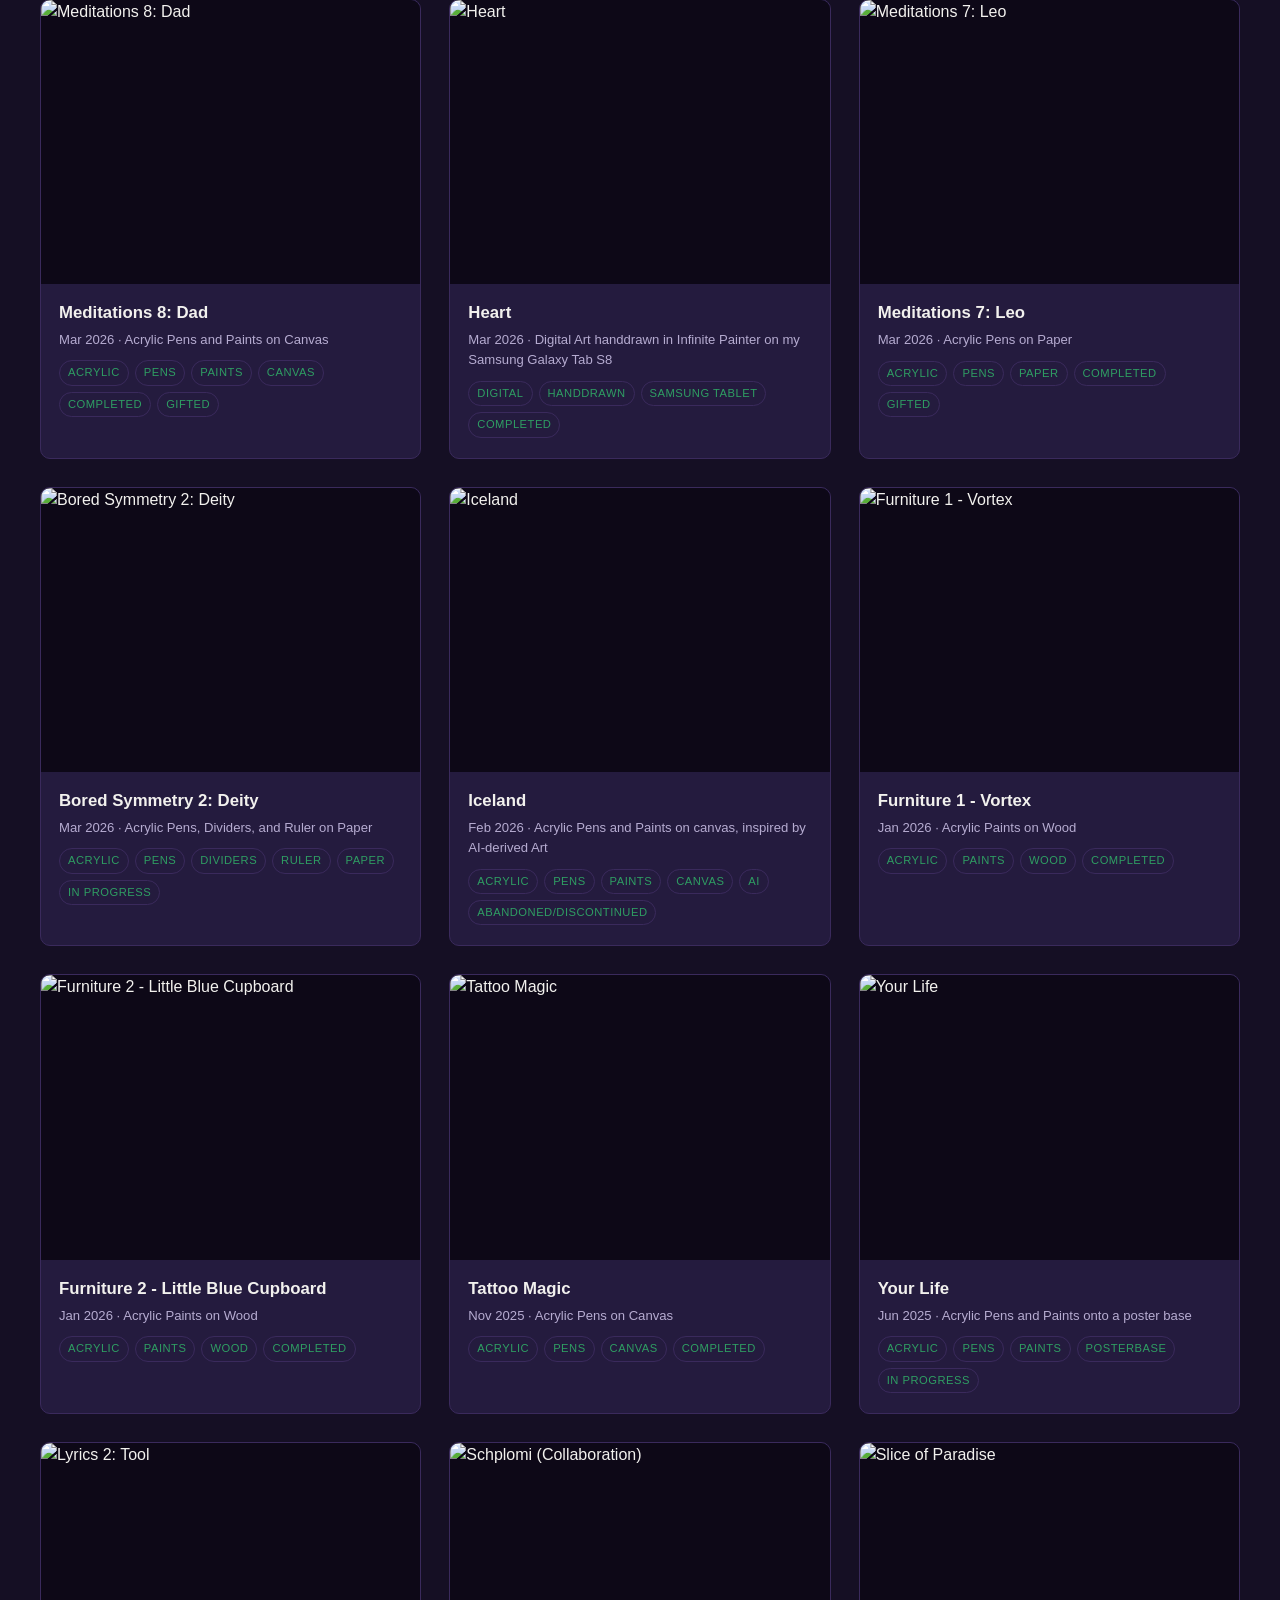
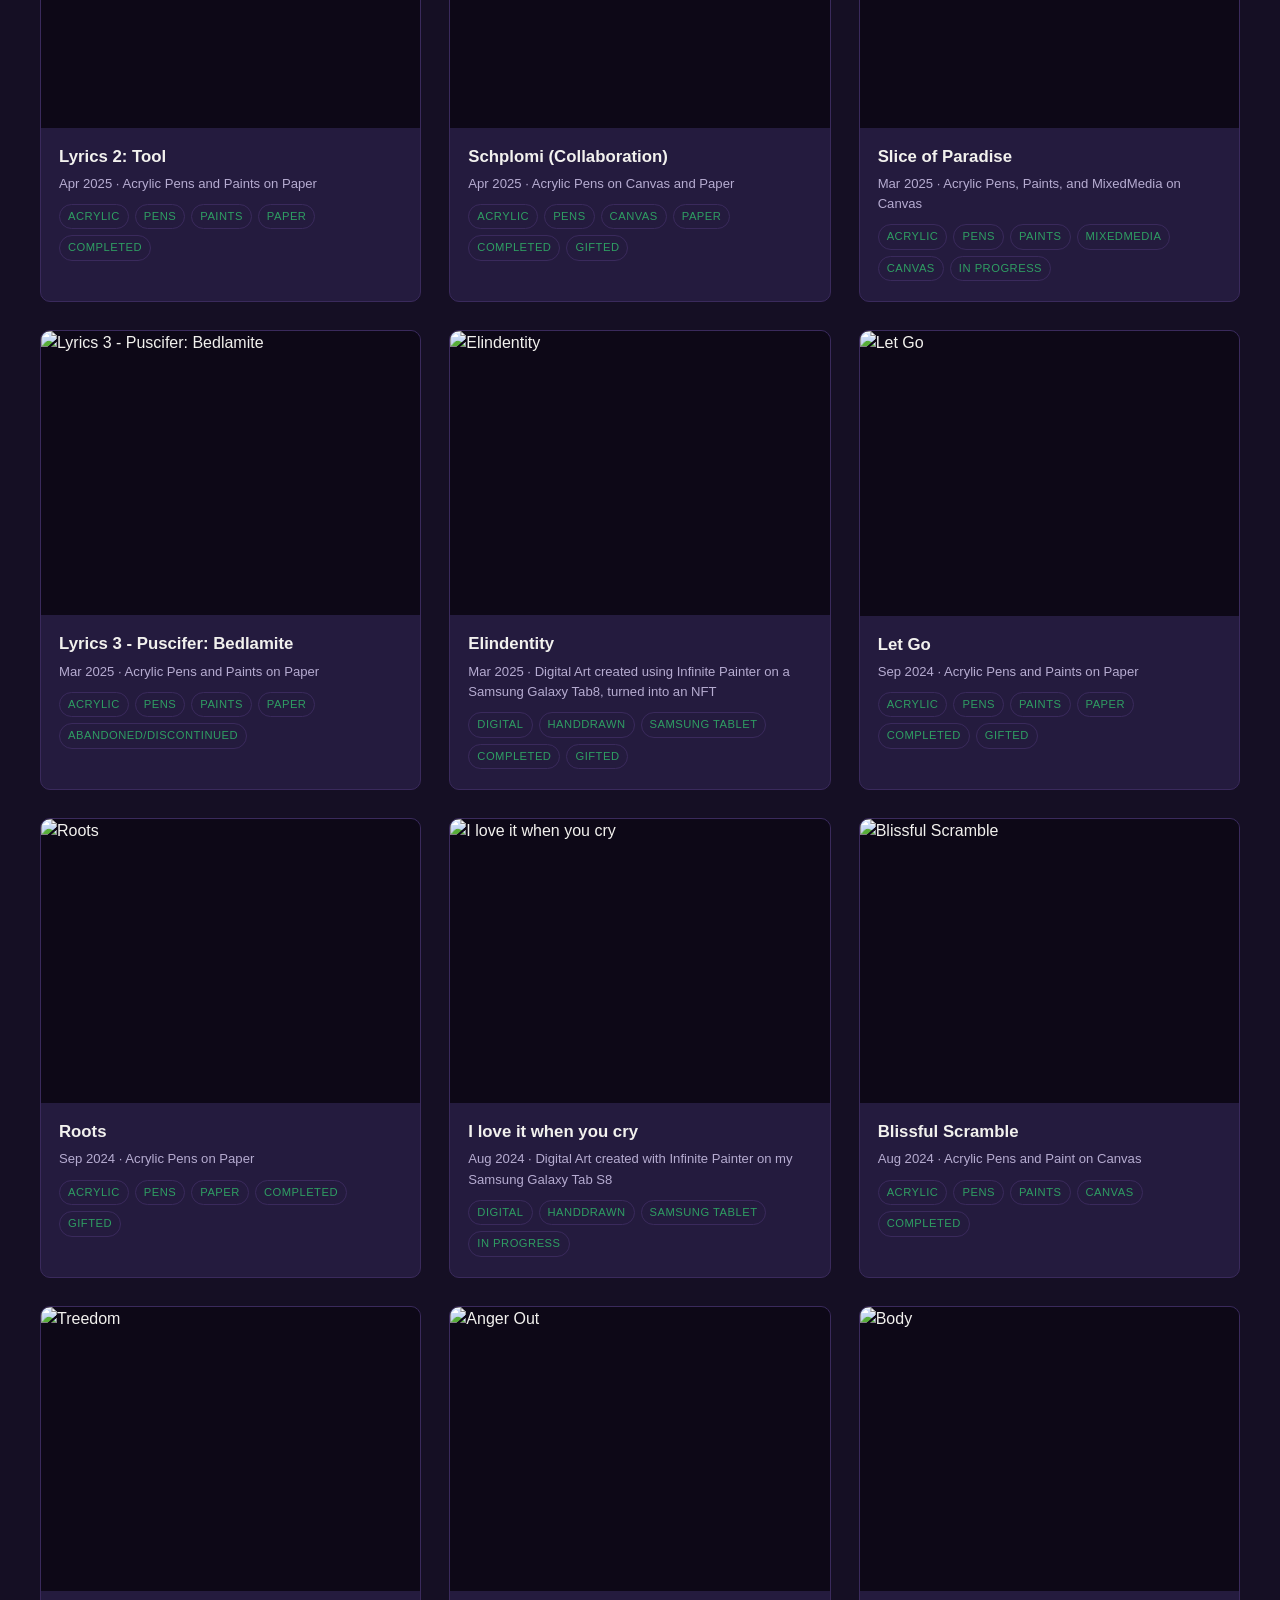
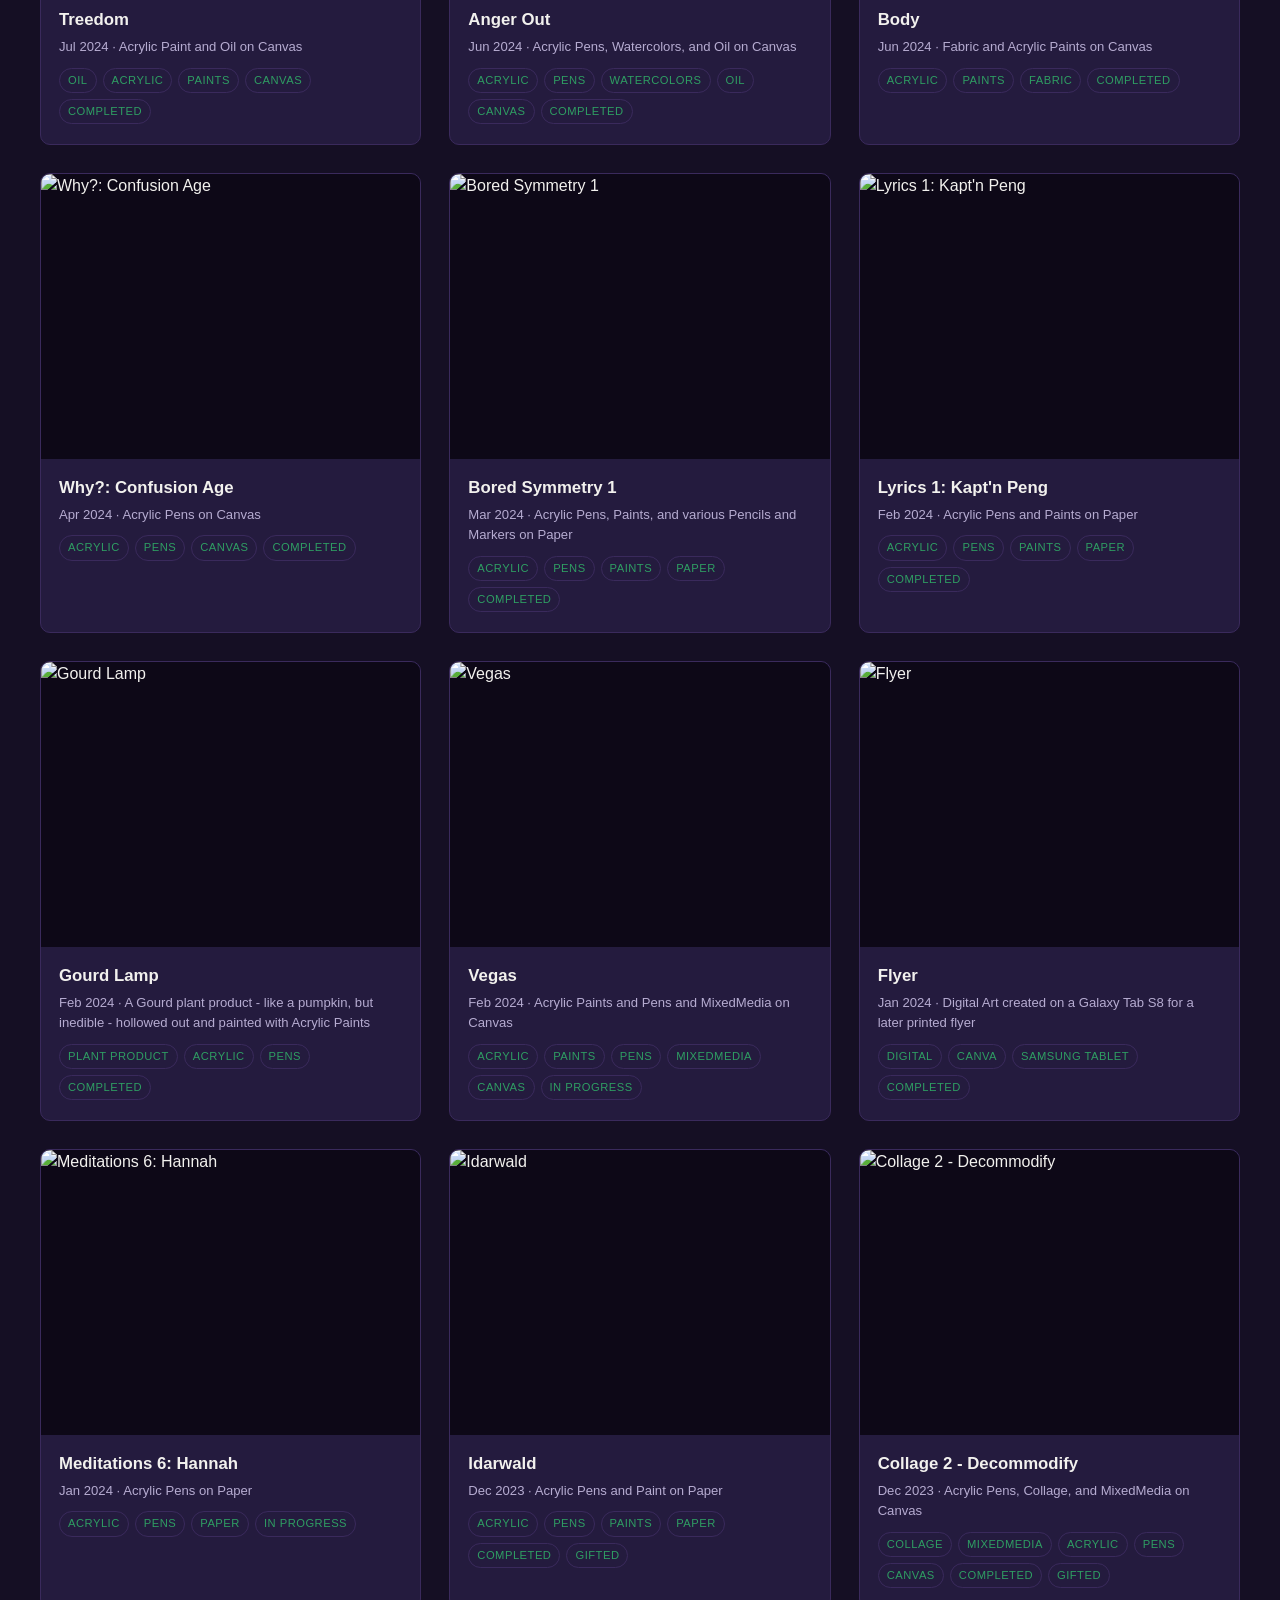
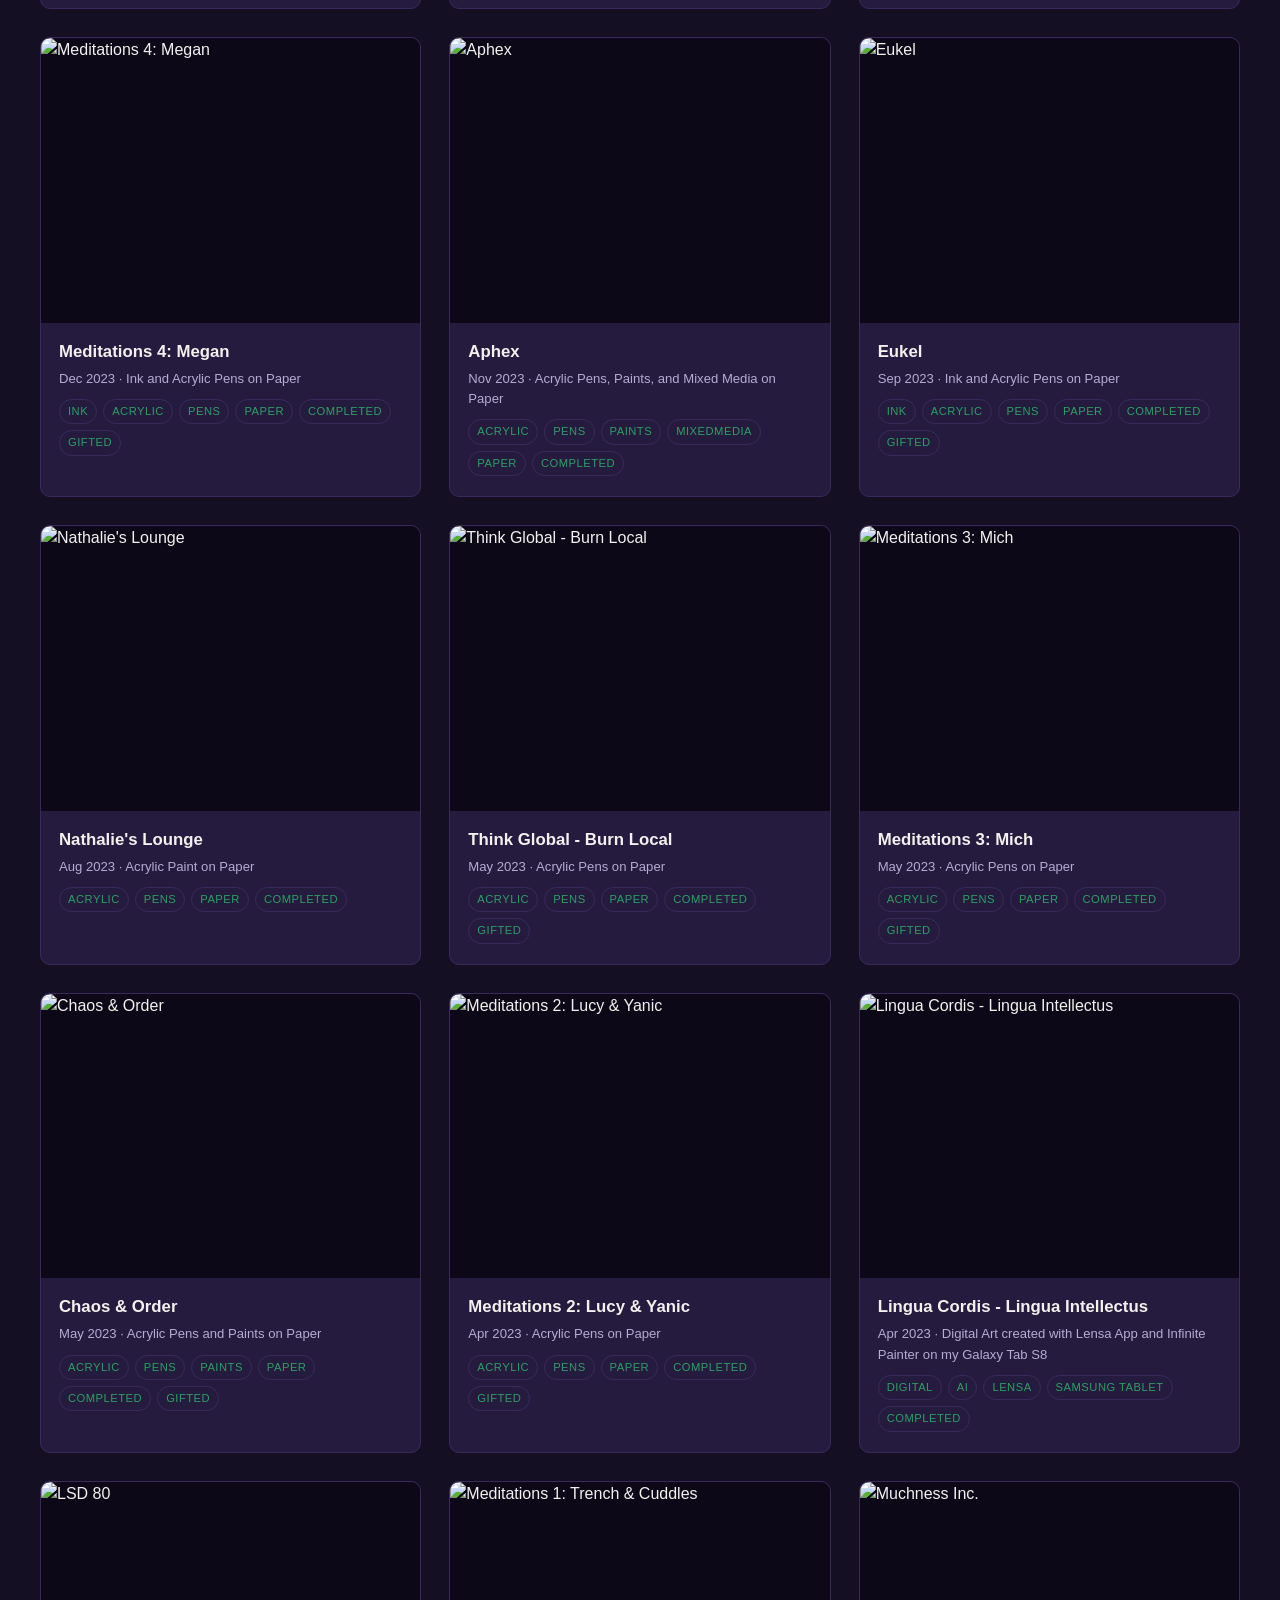
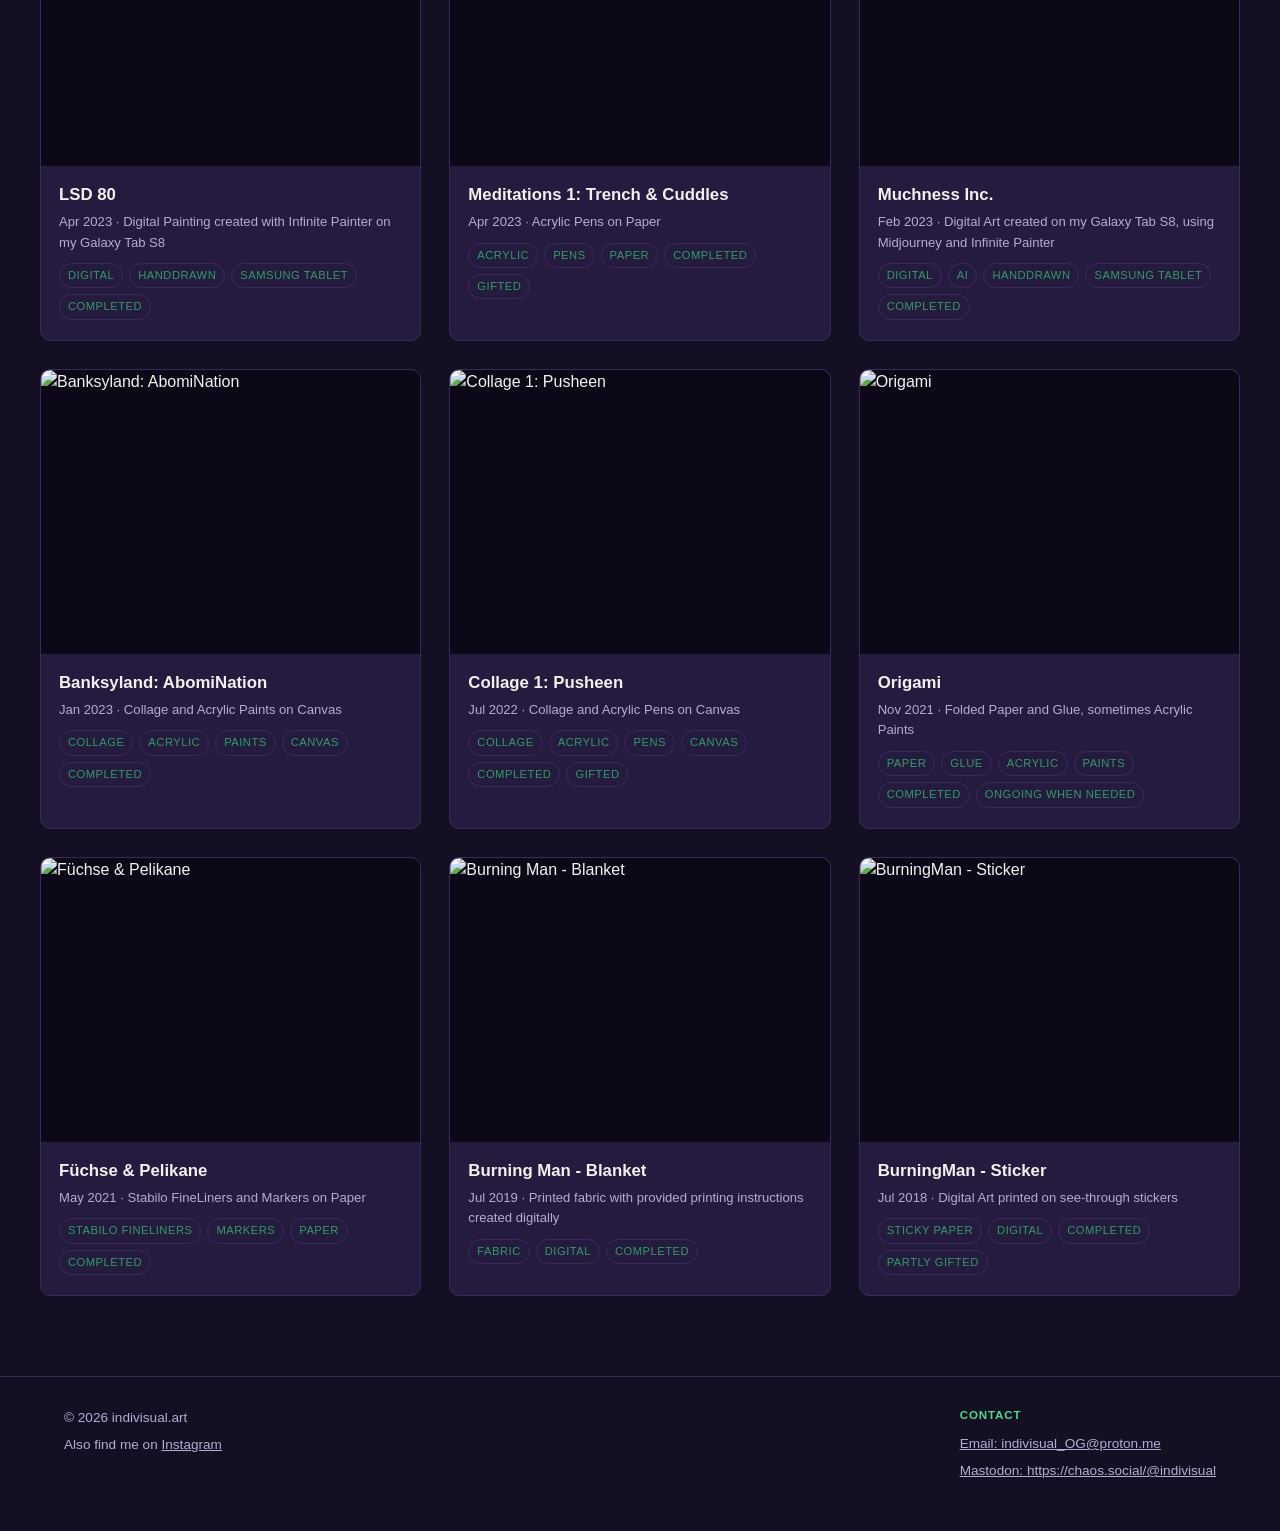
==== commit 0e16fbc0: "Update index.html" ====
--- a/index.html
+++ b/index.html
@@ -4,11 +4,11 @@
   <meta charset="UTF-8" />
   <meta name="viewport" content="width=device-width, initial-scale=1.0" />
   <title>indivisual.art — Artwork Gallery</title>
-  <meta name="description" content="A gallery of original artwork by Indivisual, including process shots and/or inspirations for each piece." />
+  <meta name="description" content="A gallery of Original Artwork by Indivisual, including process shots and/or inspirations for each piece." />
 
   <!-- Open Graph / social preview -->
   <meta property="og:title" content="indivisual.art" />
-  <meta property="og:description" content="A gallery of my original artwork, alongside insights into each piece's process of creation." />
+  <meta property="og:description" content="Welcome to the digital Gallery of my Original Artwork, displayed alongside insights into each piece's Process of Creation." />
   <meta property="og:type" content="website" />
   <meta property="og:image" content="art/sample-cosmic-drift/cover.jpg" />
 
@@ -31,7 +31,7 @@
   <main>
     <section class="intro wrap">
       <h1>Original Artwork &amp; insights into each piece's creation.</h1>
-      <p>Every piece below has its own page with the completed artwork plus step-by-step insights into how each piece was created — work-in-progress shots, methodology, or inspirational material. I have additionally indicated the current status of each piece and if it is available should you be interested :)</p>
+      <p>Every piece I made shown here has its own page with an image of the completed artwork, plus insights into how each was created — work-in-progress shots, methodology, or inspirational material. I have additionally indicated the current status of each piece and if it is available should you be interested :)</p>
     </section>
 
     <div class="wrap">
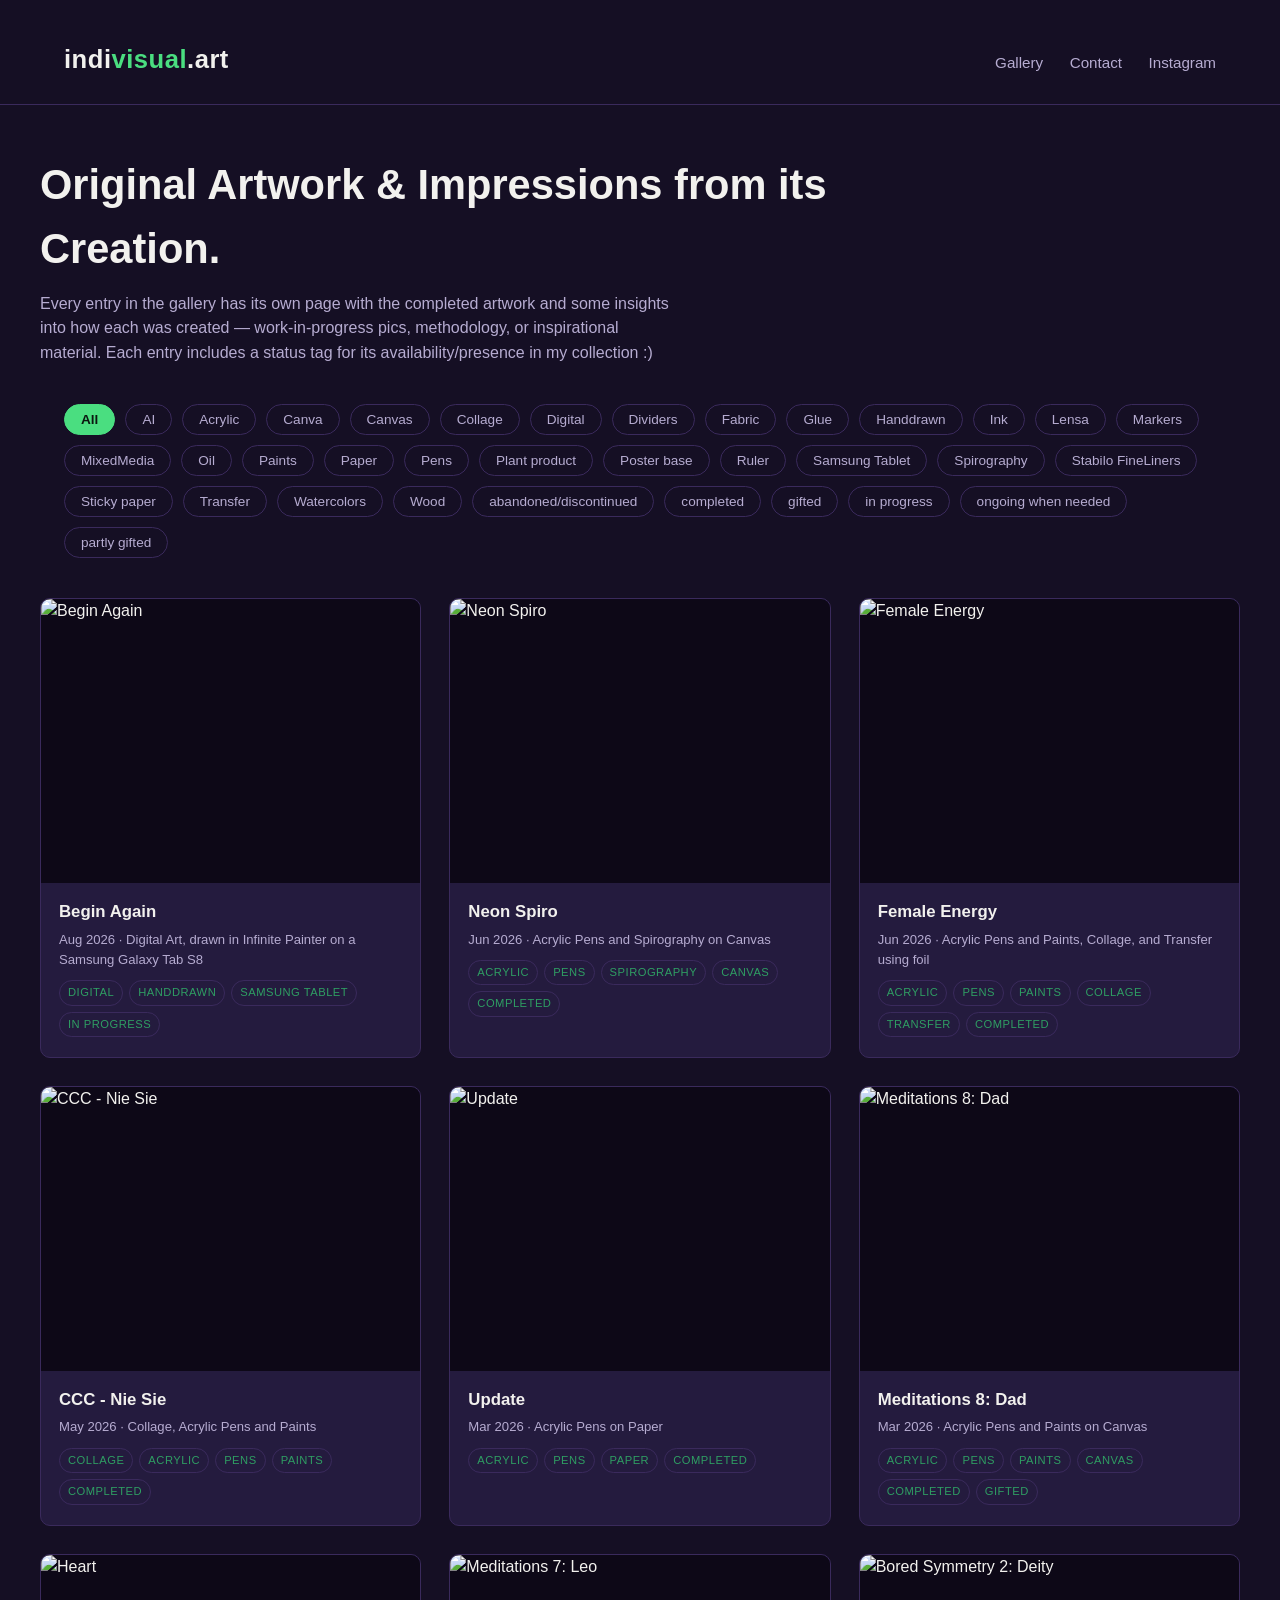
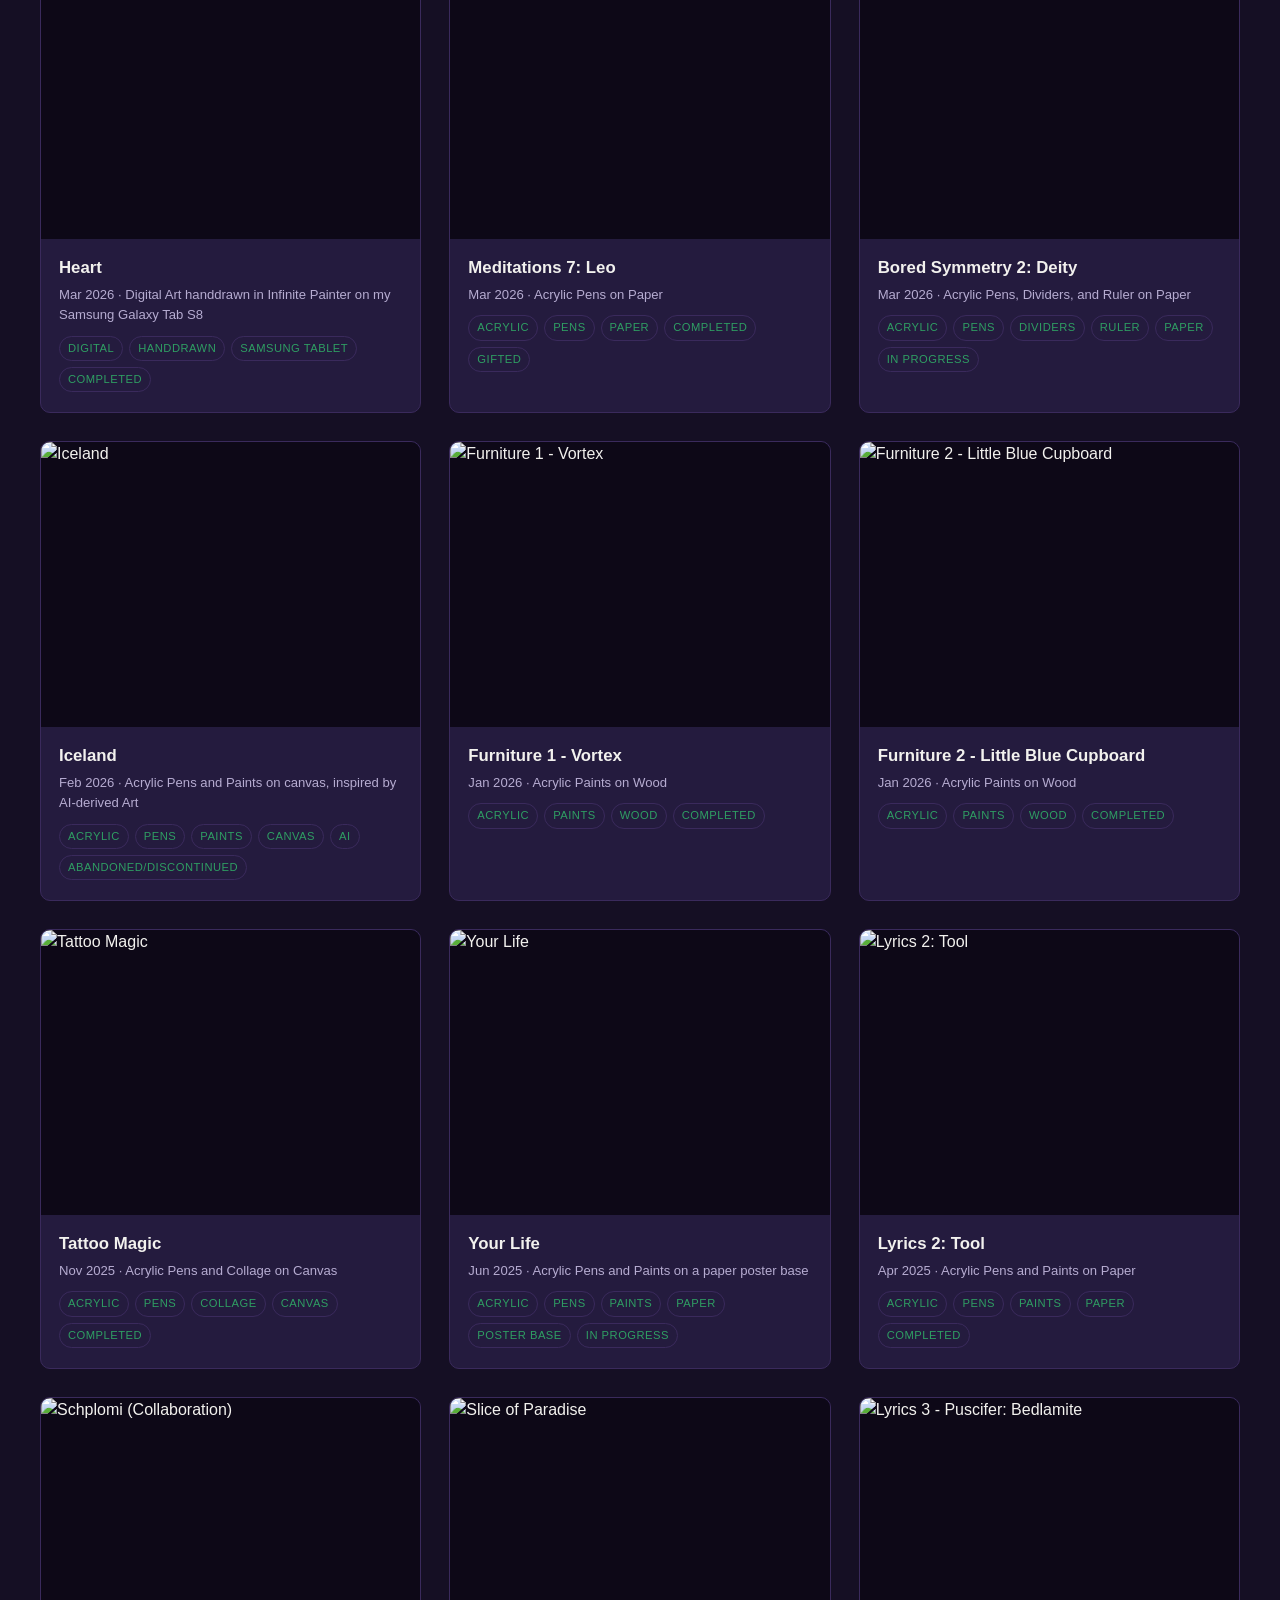
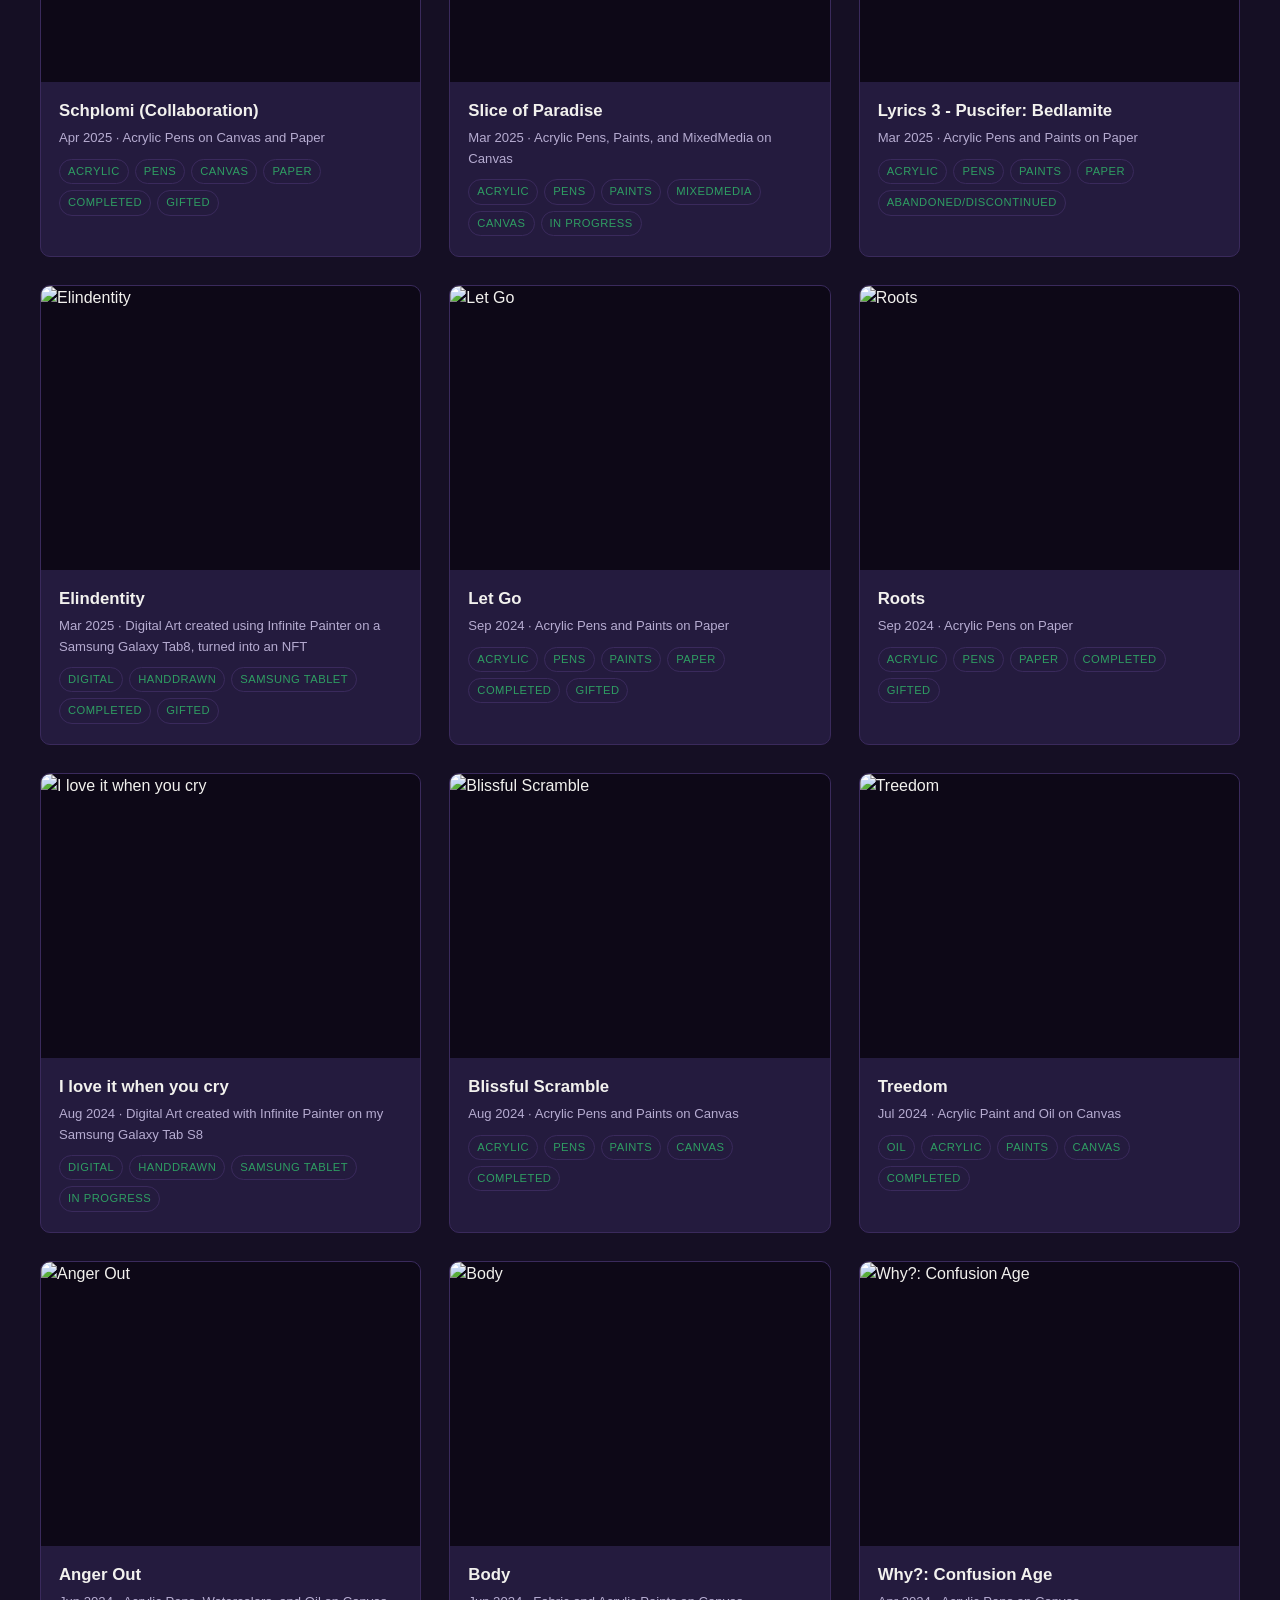
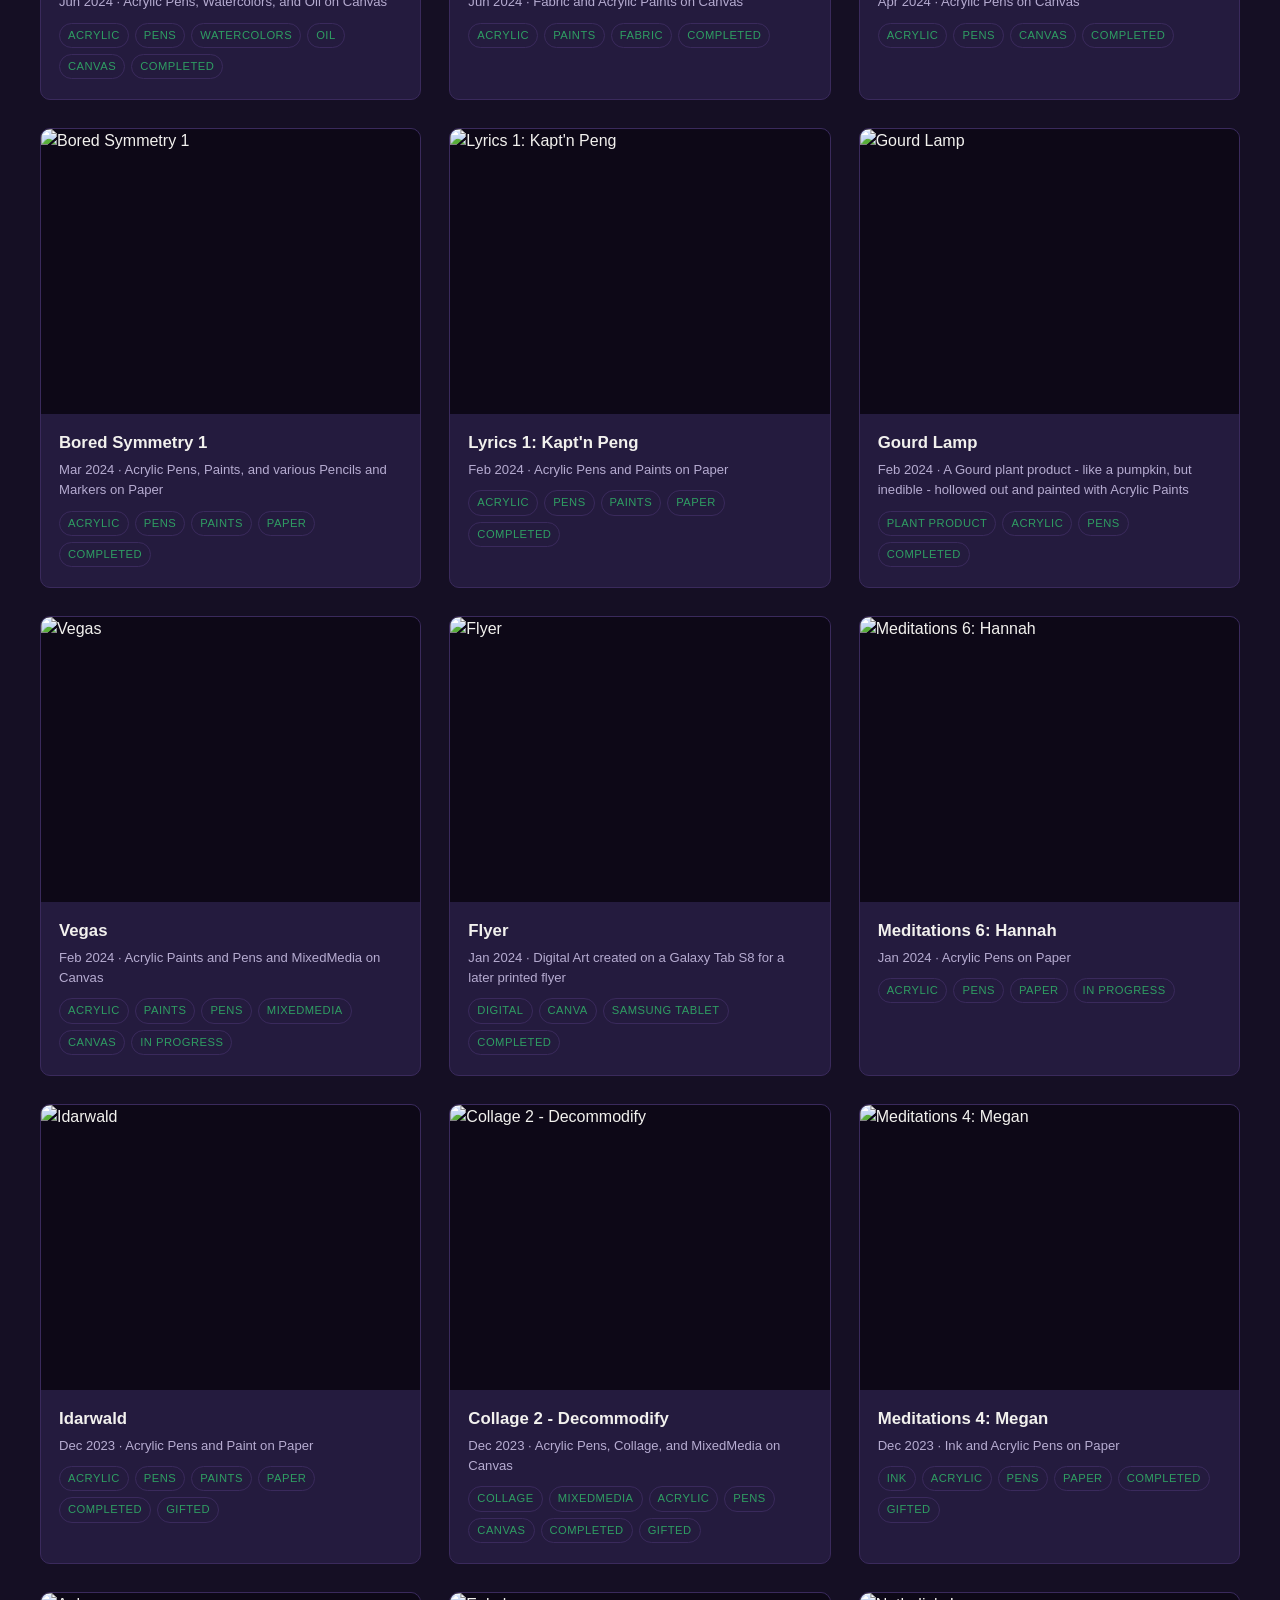
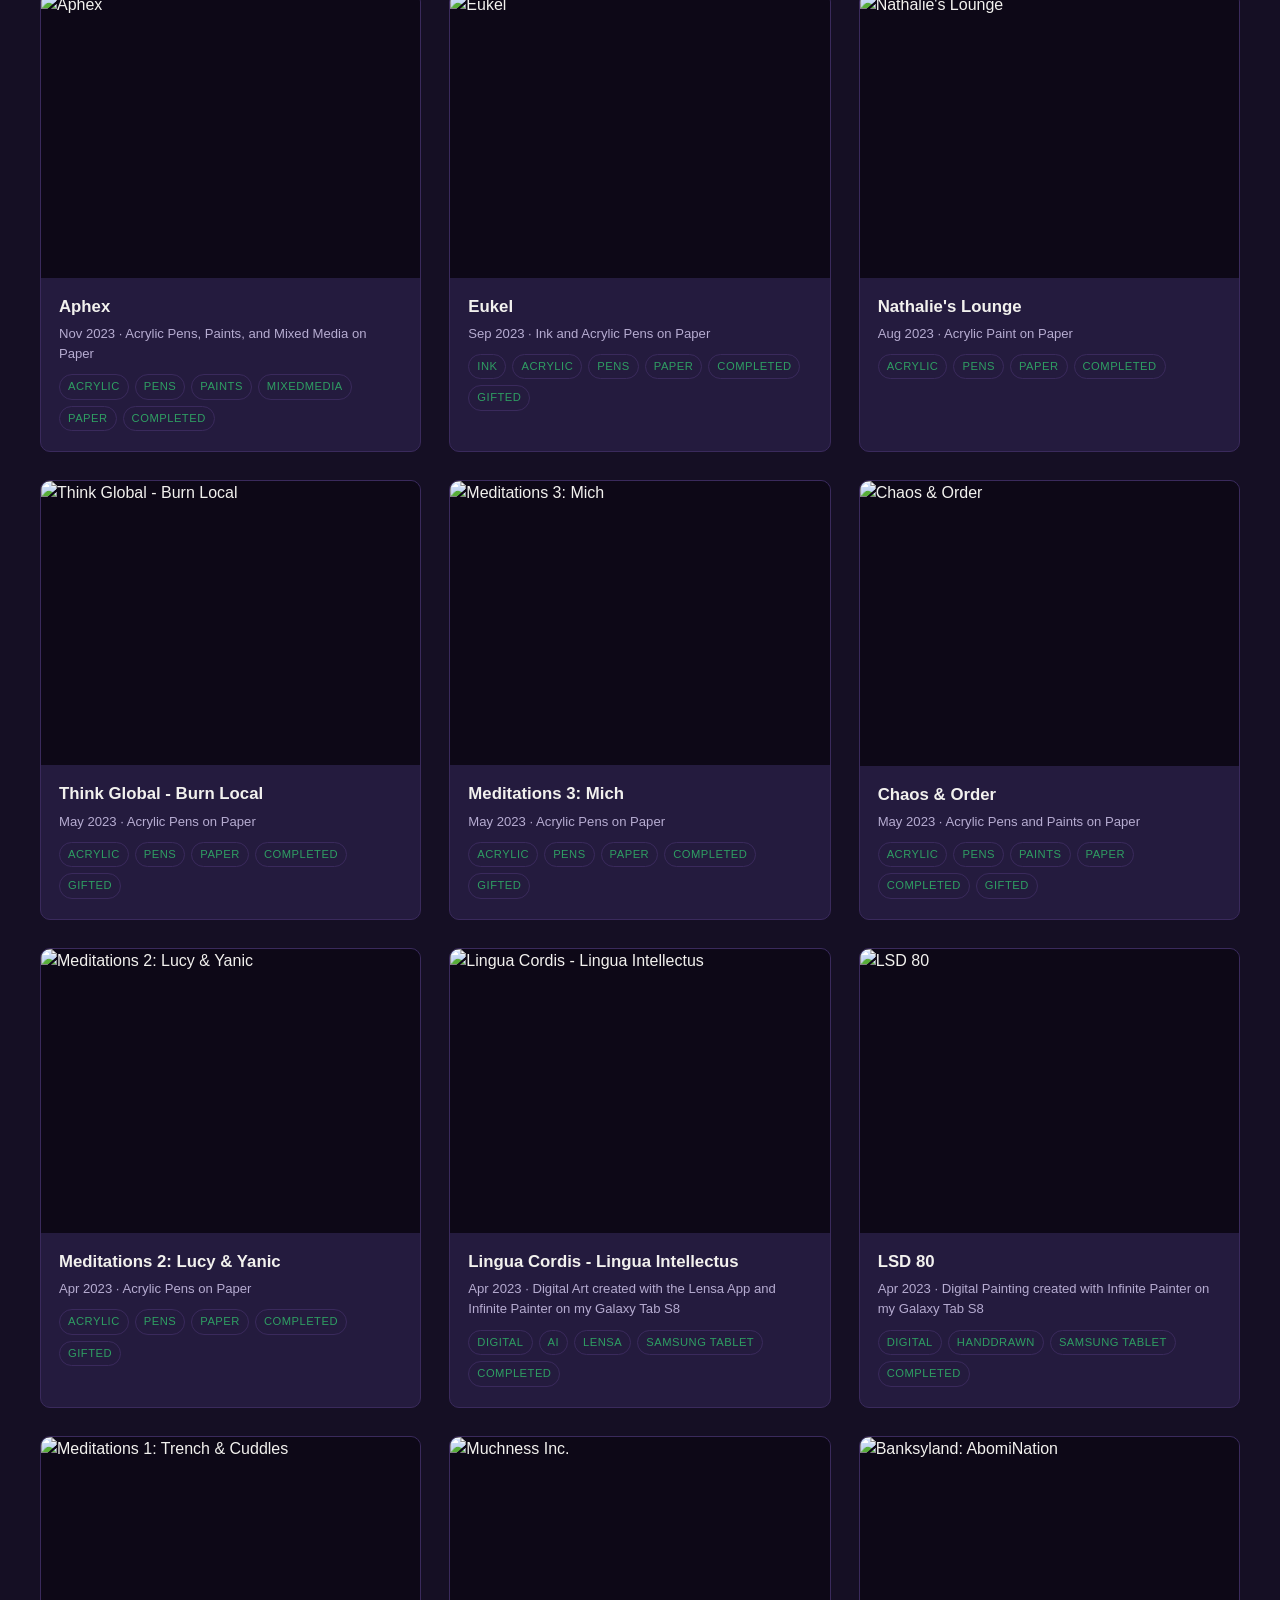
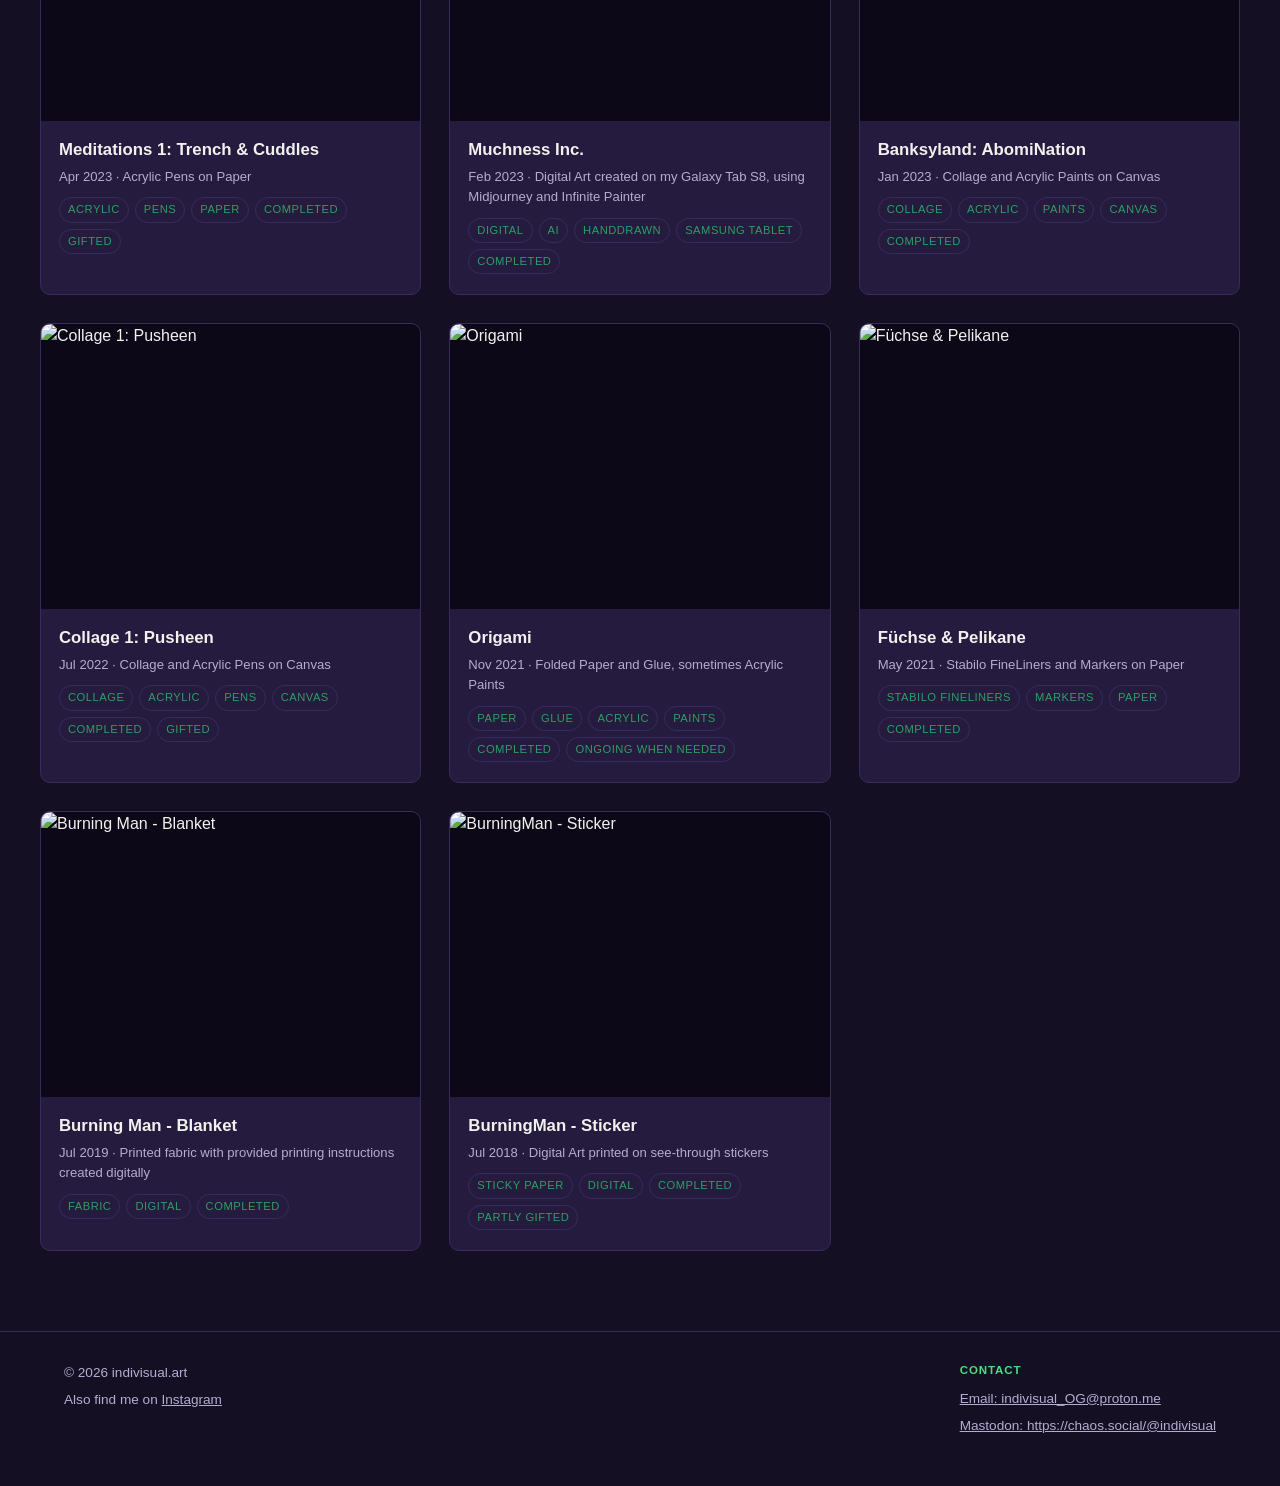
==== commit 3361dc47: "Update index.html" ====
--- a/index.html
+++ b/index.html
@@ -4,11 +4,11 @@
   <meta charset="UTF-8" />
   <meta name="viewport" content="width=device-width, initial-scale=1.0" />
   <title>indivisual.art — Artwork Gallery</title>
-  <meta name="description" content="A gallery of Original Artwork by Indivisual, including process shots and/or inspirations for each piece." />
+  <meta name="description" content="A gallery of Original Artwork by Indivisual, including process shots and/or insights into what inspired each piece." />
 
   <!-- Open Graph / social preview -->
   <meta property="og:title" content="indivisual.art" />
-  <meta property="og:description" content="Welcome to the digital Gallery of my Original Artwork, displayed alongside insights into each piece's Process of Creation." />
+  <meta property="og:description" content="Welcome to the Digital Gallery of my Original Artwork, displayed alongside some impressions from each piece's creative process." />
   <meta property="og:type" content="website" />
   <meta property="og:image" content="art/sample-cosmic-drift/cover.jpg" />
 
@@ -30,8 +30,8 @@
 
   <main>
     <section class="intro wrap">
-      <h1>Original Artwork &amp; insights into each piece's creation.</h1>
-      <p>Every piece I made shown here has its own page with an image of the completed artwork, plus insights into how each was created — work-in-progress shots, methodology, or inspirational material. I have additionally indicated the current status of each piece and if it is available should you be interested :)</p>
+      <h1>Original Artwork &amp; Impressions from its Creation.</h1>
+      <p>Every entry in the gallery has its own page with the completed artwork and some insights into how each was created — work-in-progress pics, methodology, or inspirational material. Each entry includes a status tag for its availability/presence in my collection :)</p>
     </section>
 
     <div class="wrap">
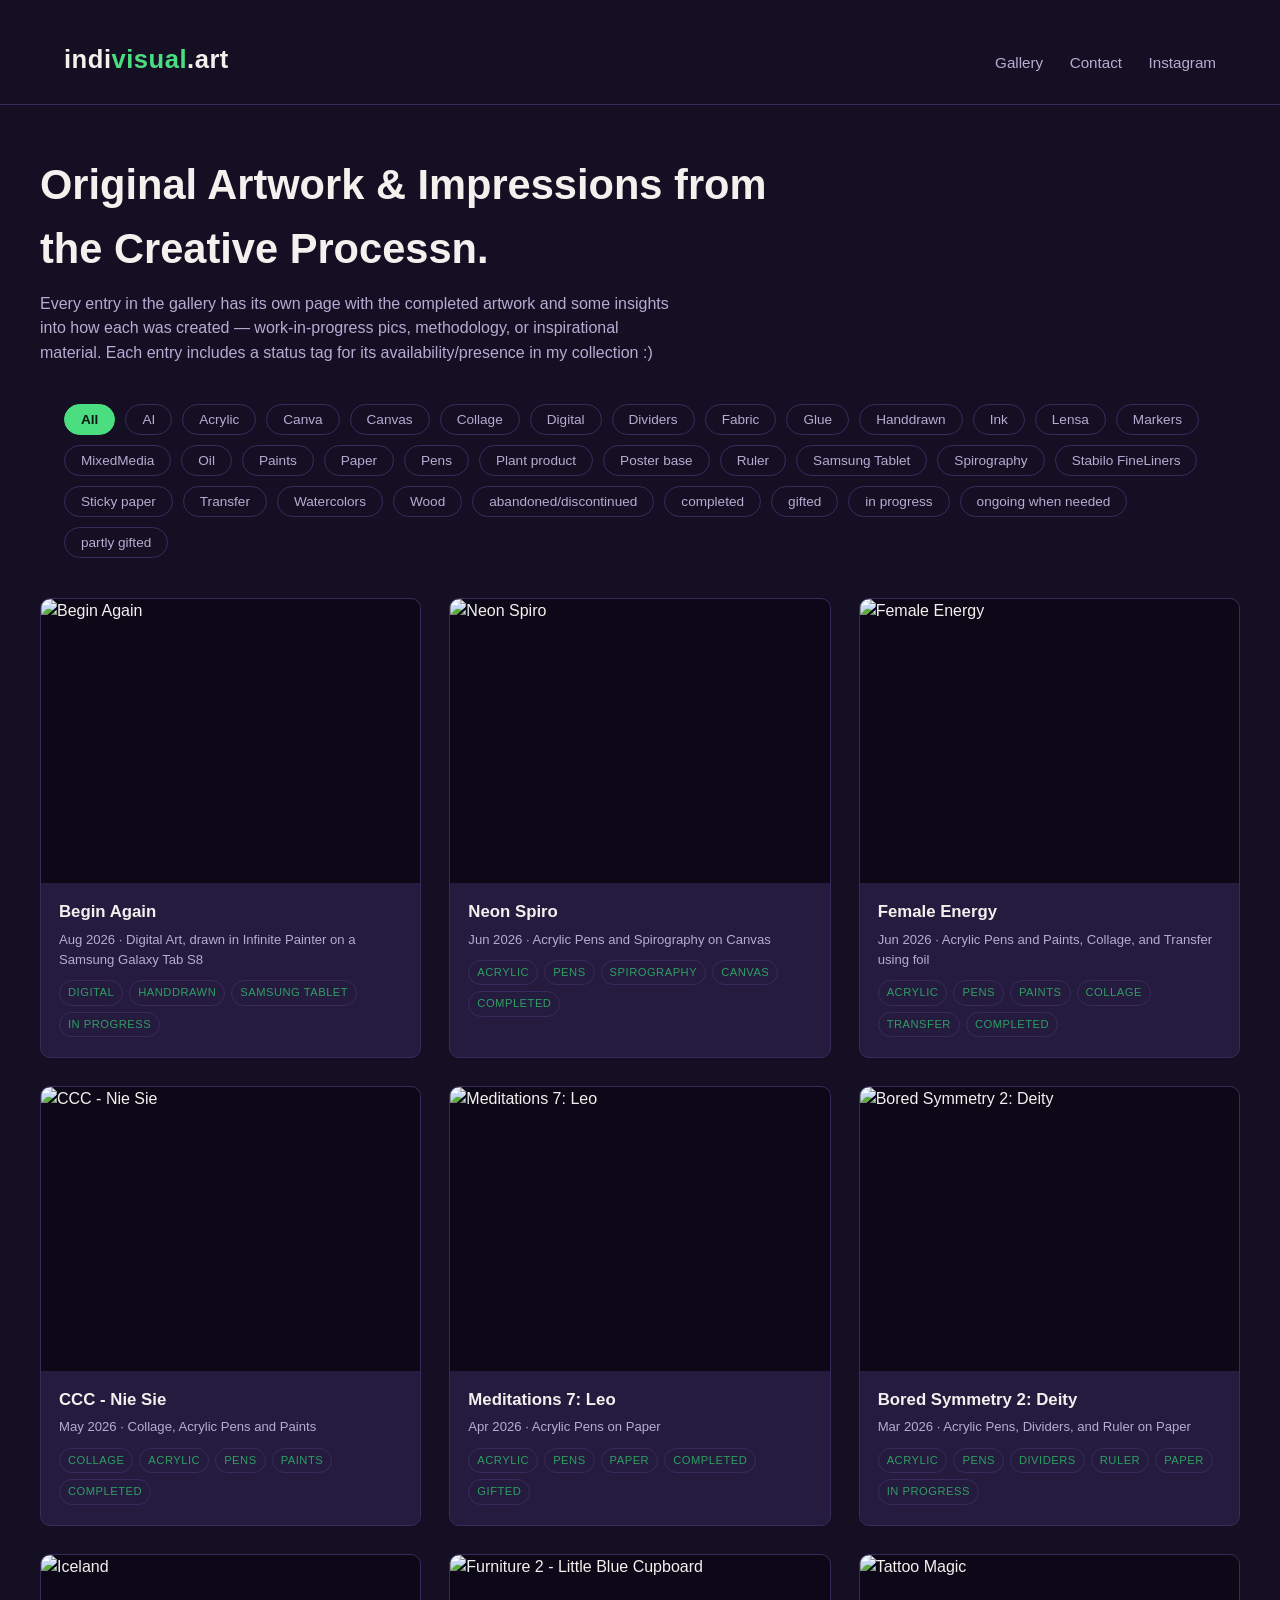
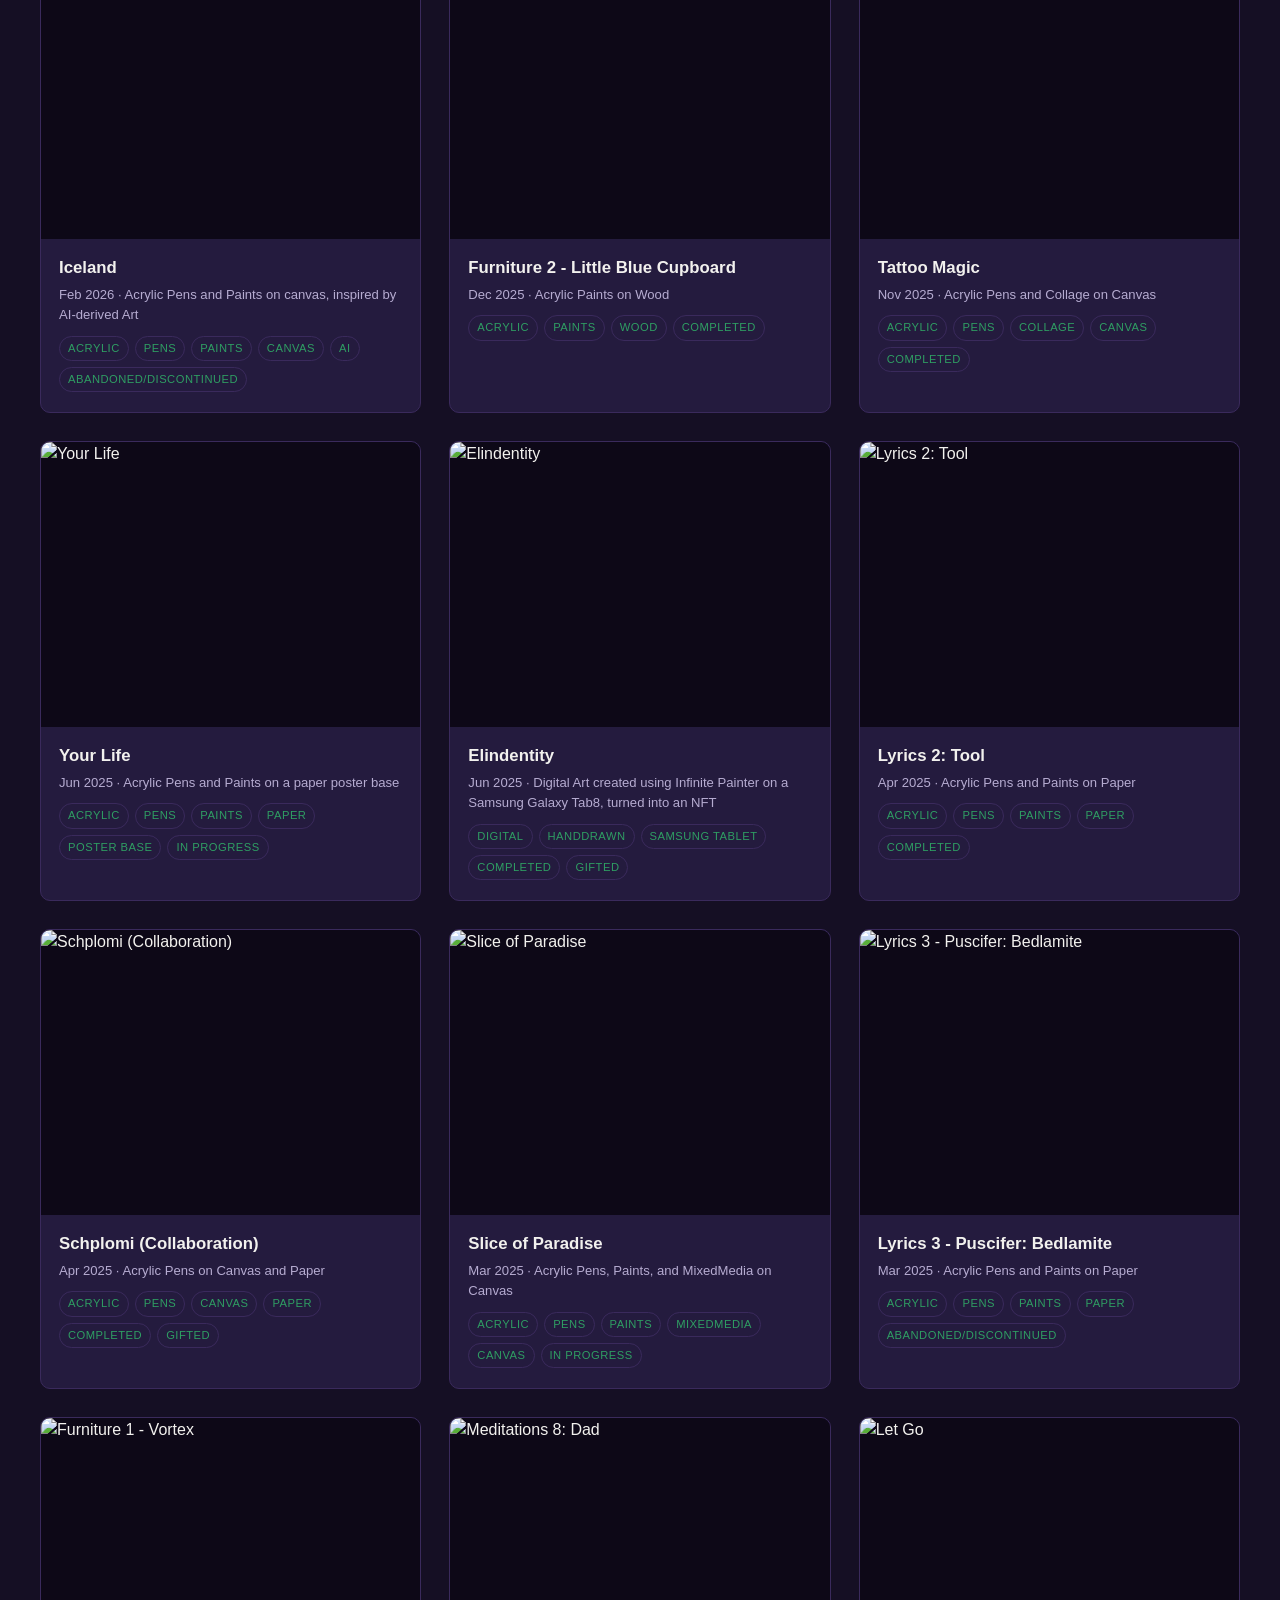
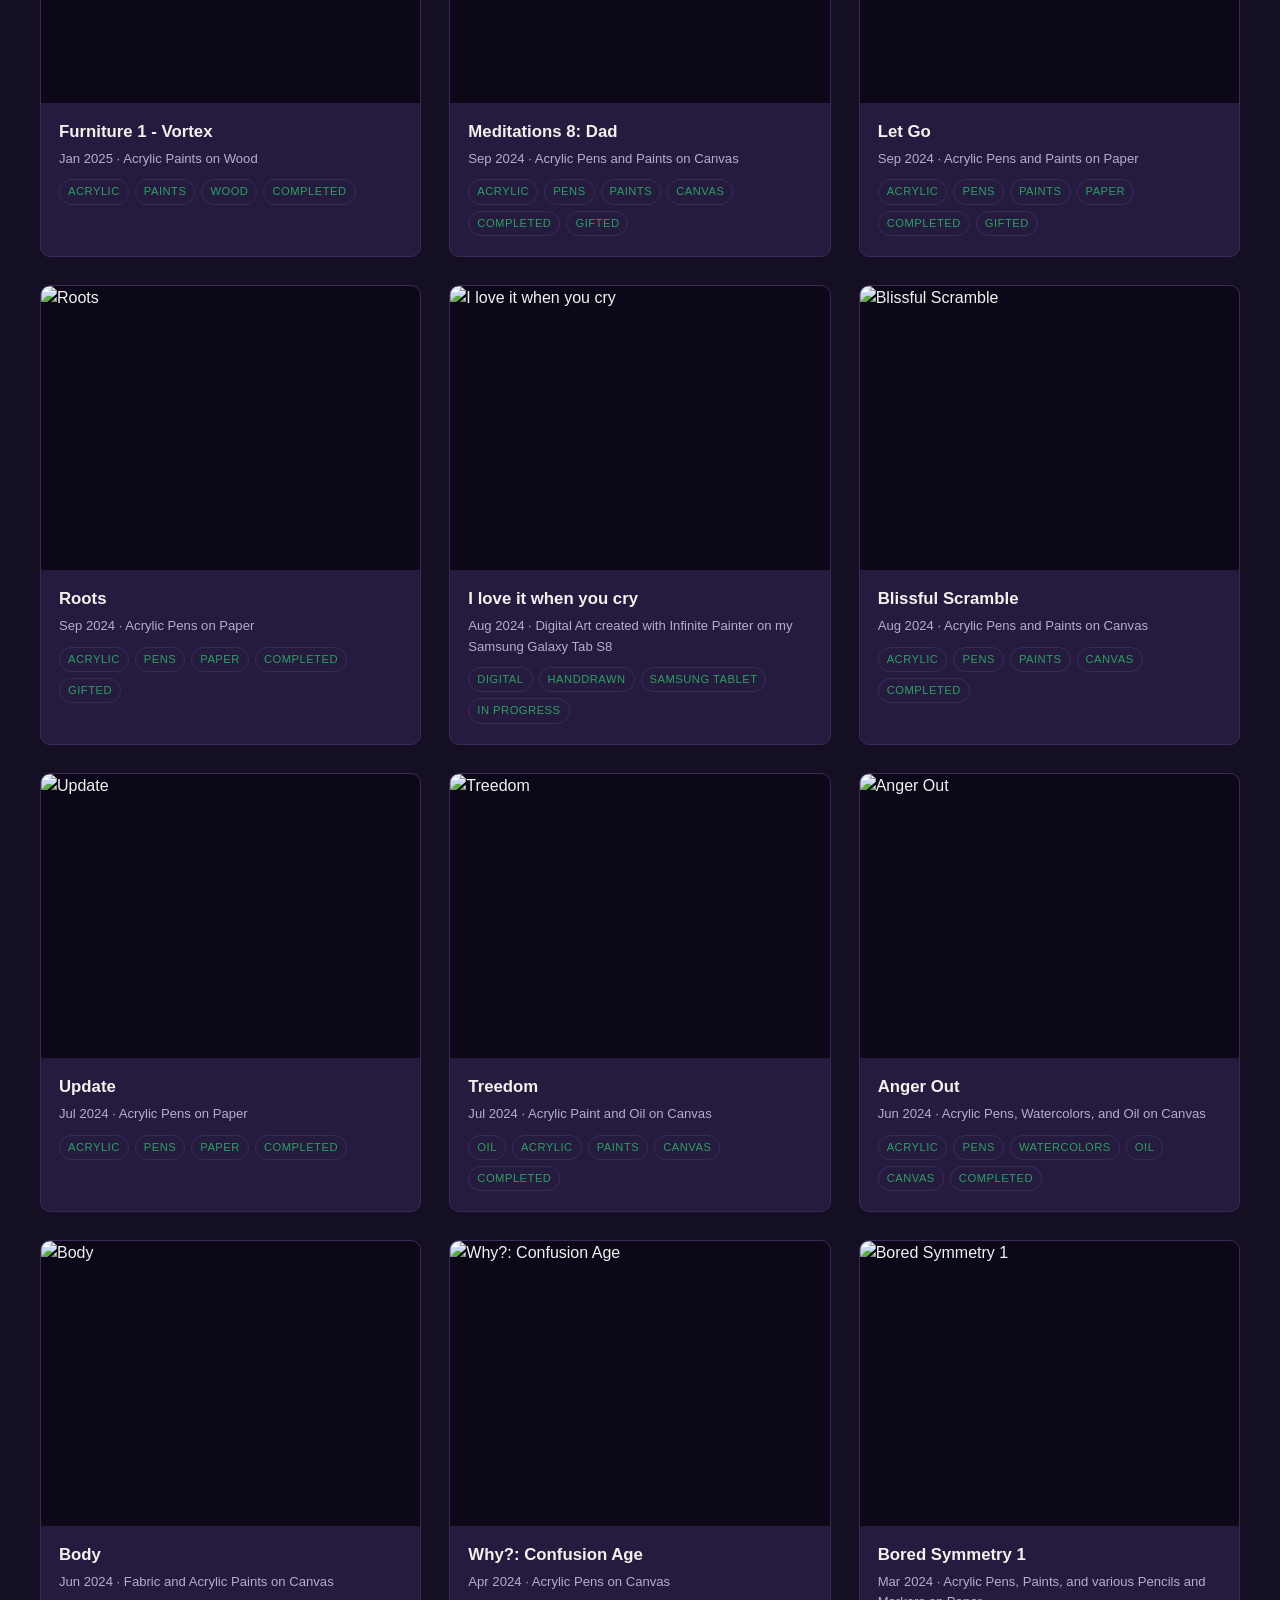
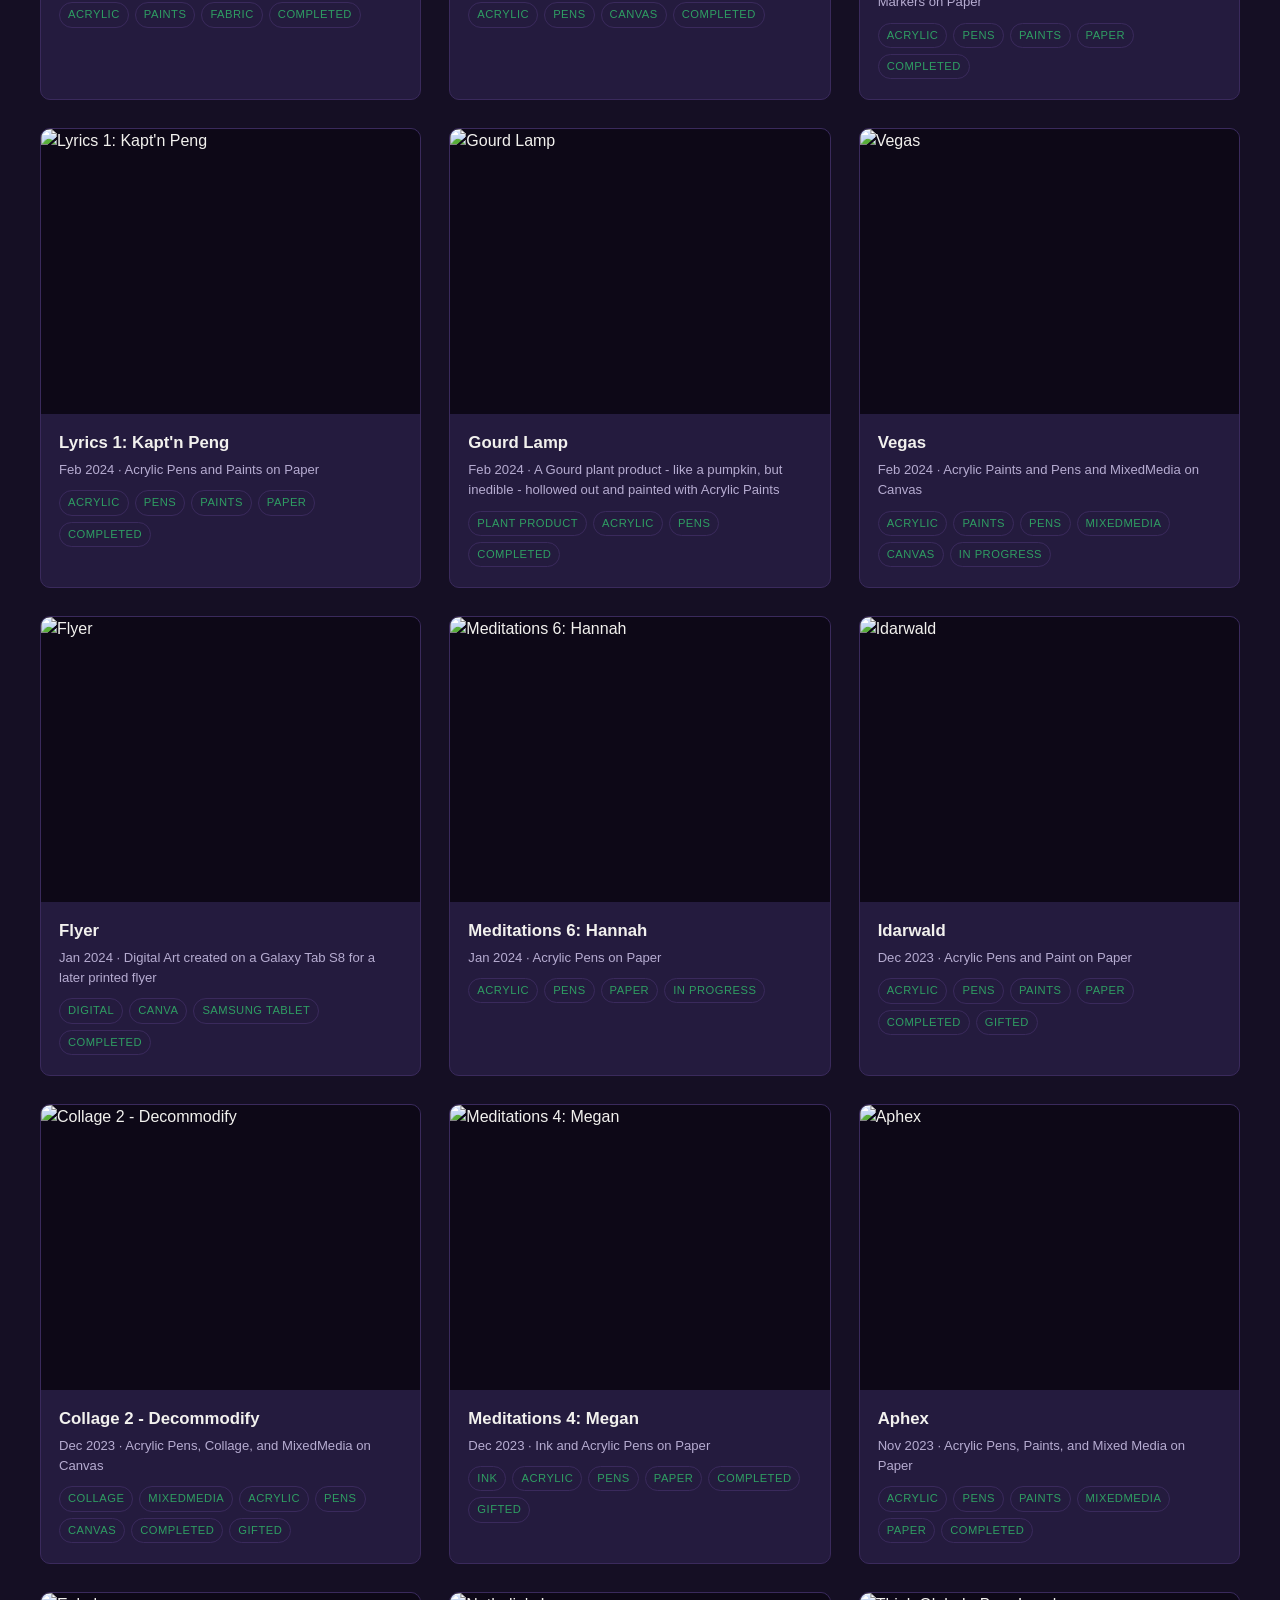
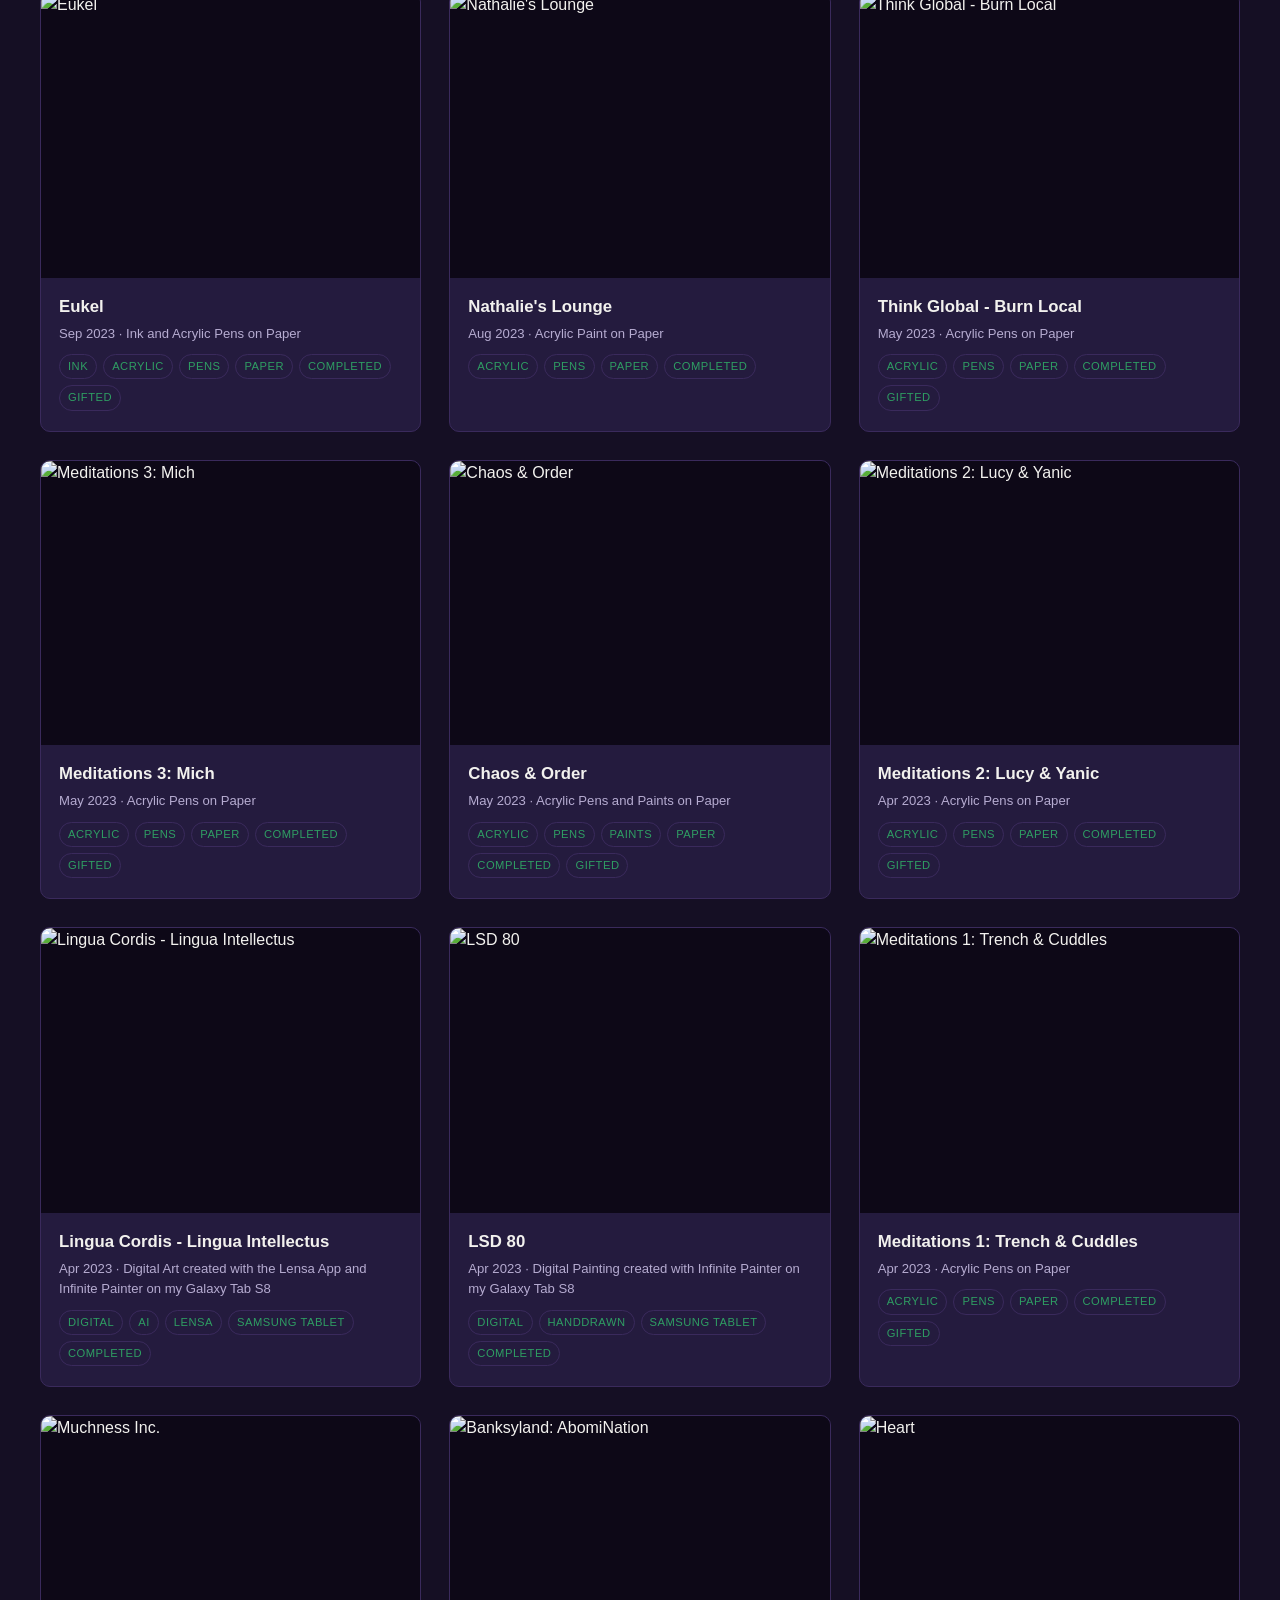
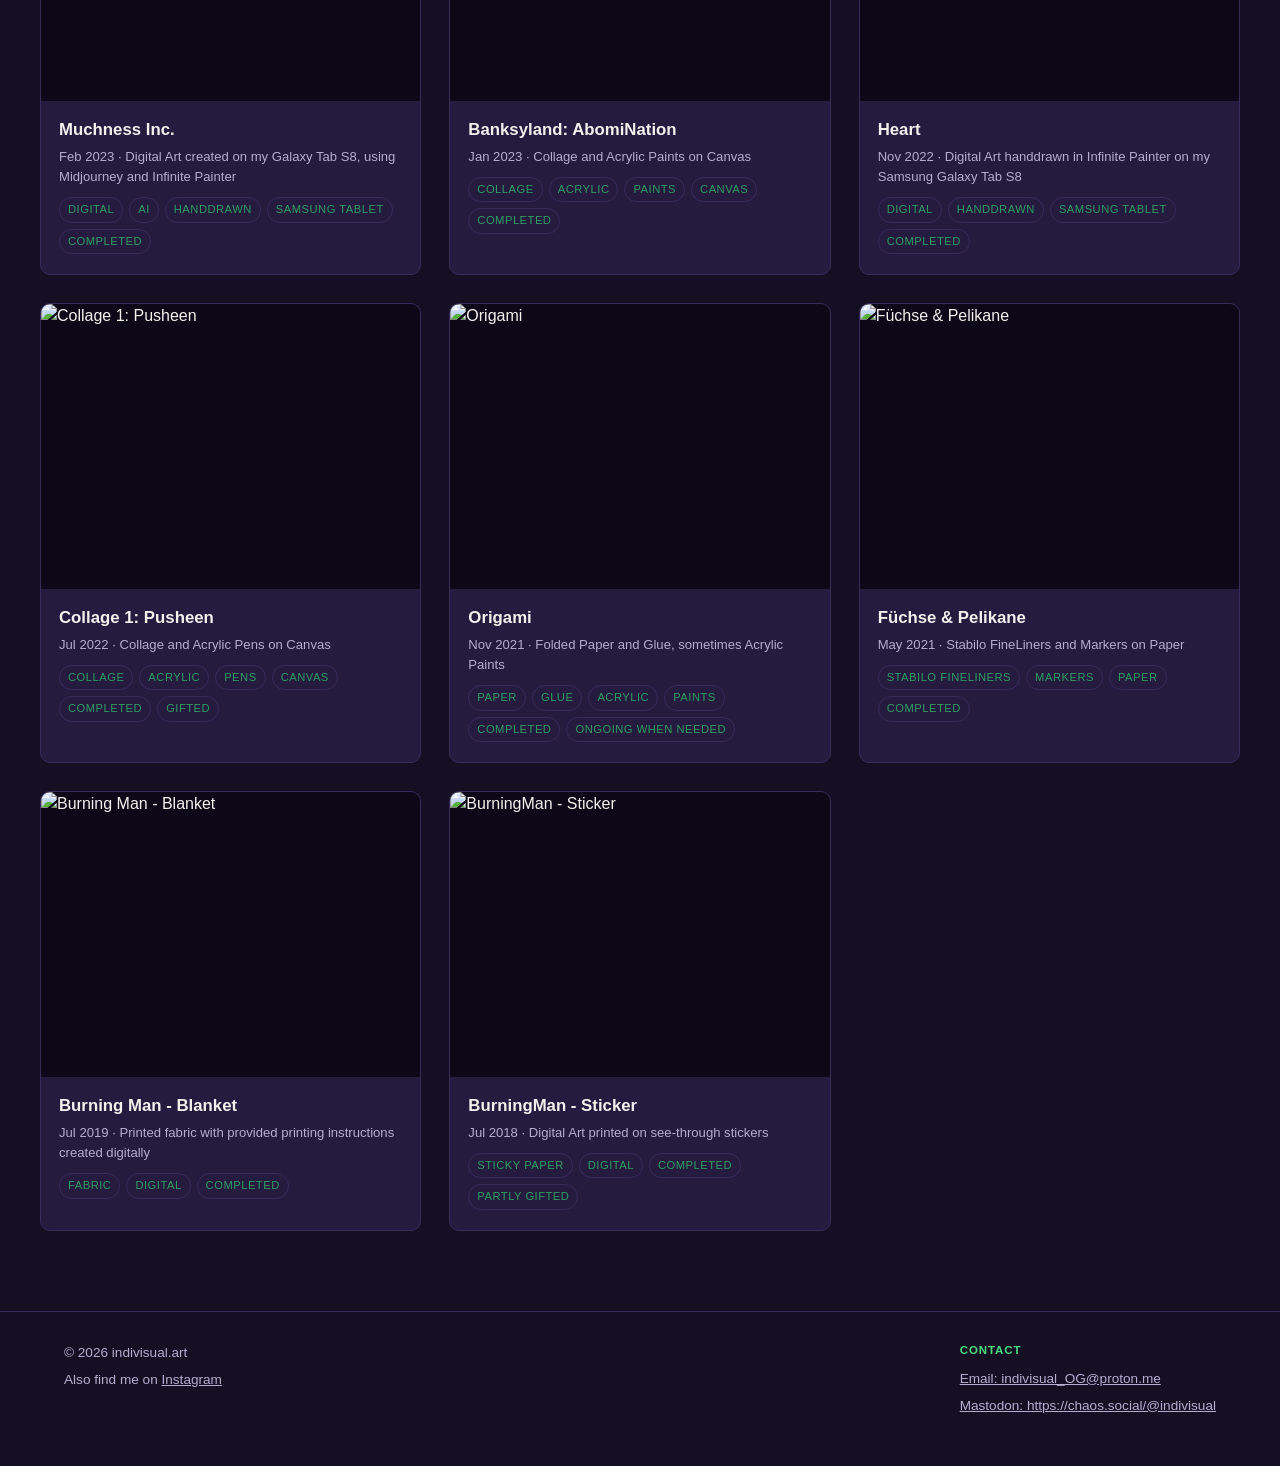
==== commit 7760f159: "Update index.html" ====
--- a/index.html
+++ b/index.html
@@ -30,7 +30,7 @@
 
   <main>
     <section class="intro wrap">
-      <h1>Original Artwork &amp; Impressions from its Creation.</h1>
+      <h1>Original Artwork &amp;              Impressions from the Creative Processn.</h1>
       <p>Every entry in the gallery has its own page with the completed artwork and some insights into how each was created — work-in-progress pics, methodology, or inspirational material. Each entry includes a status tag for its availability/presence in my collection :)</p>
     </section>
 
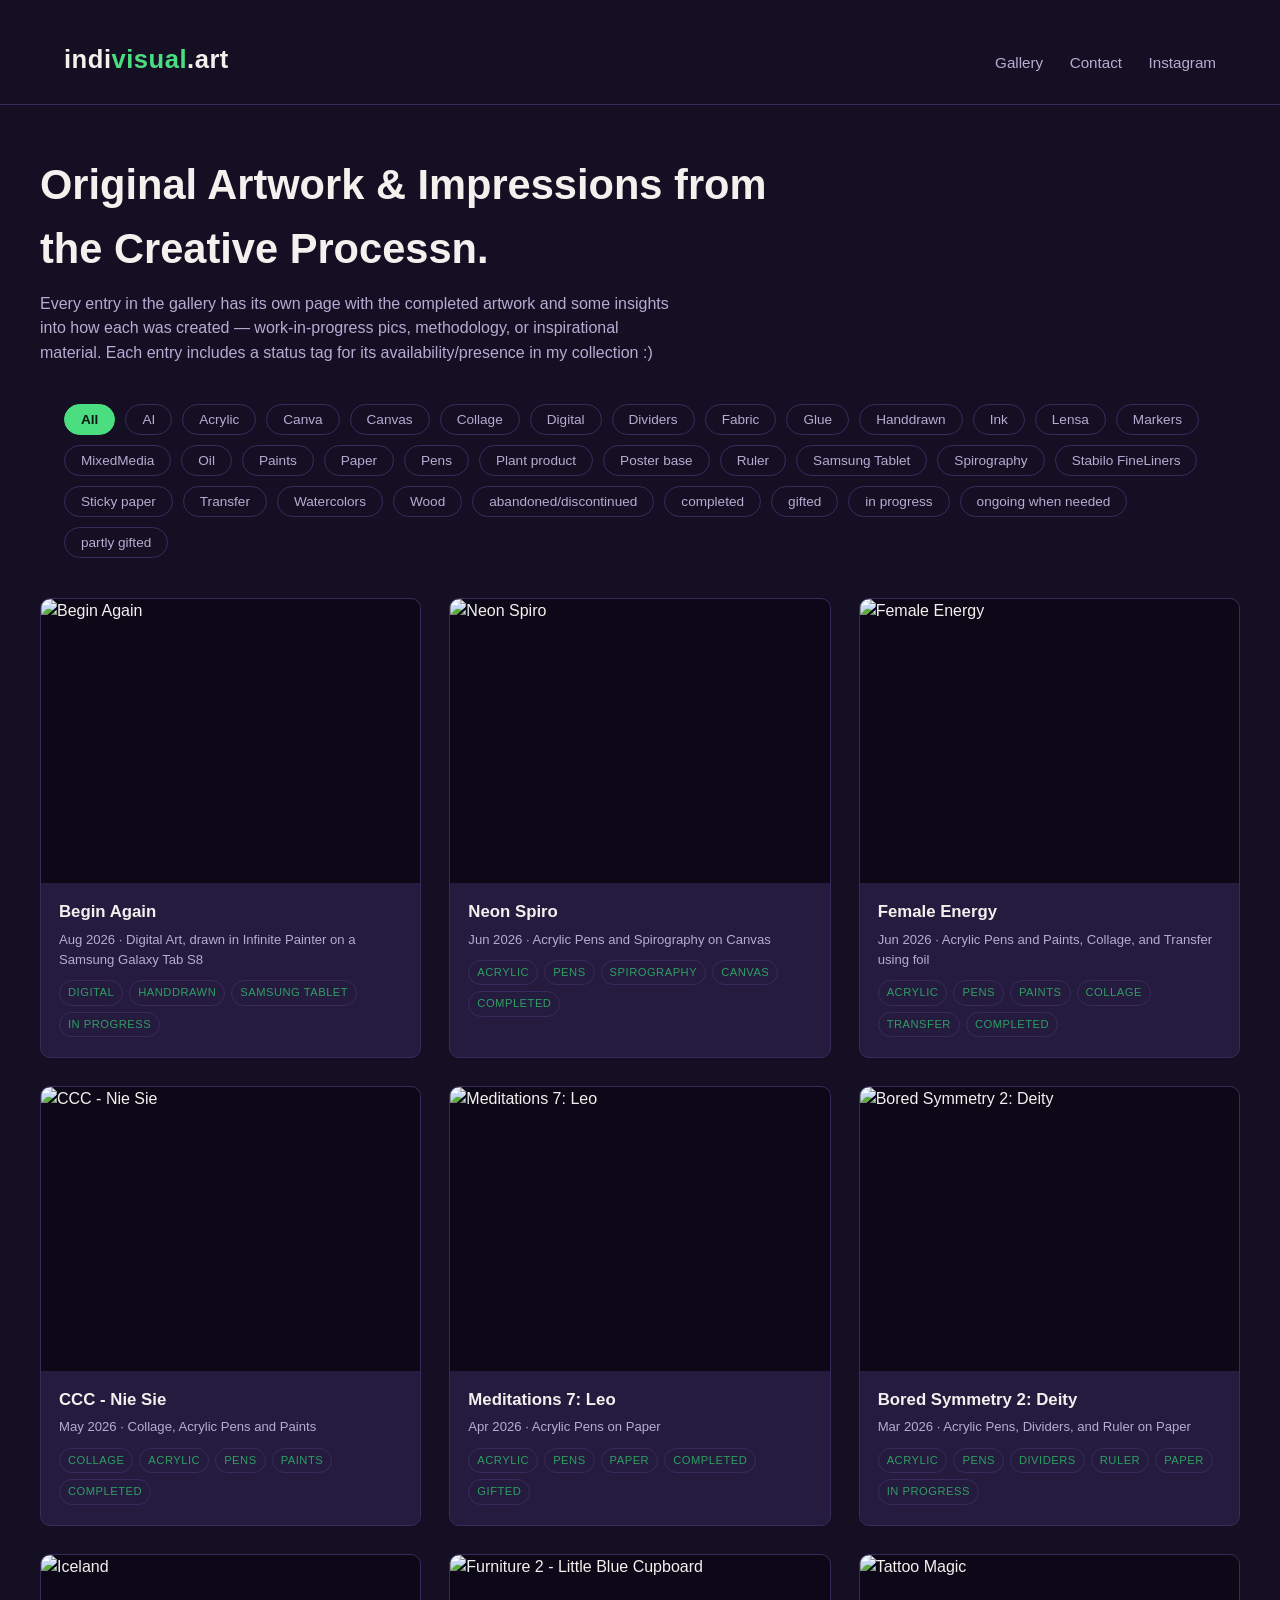
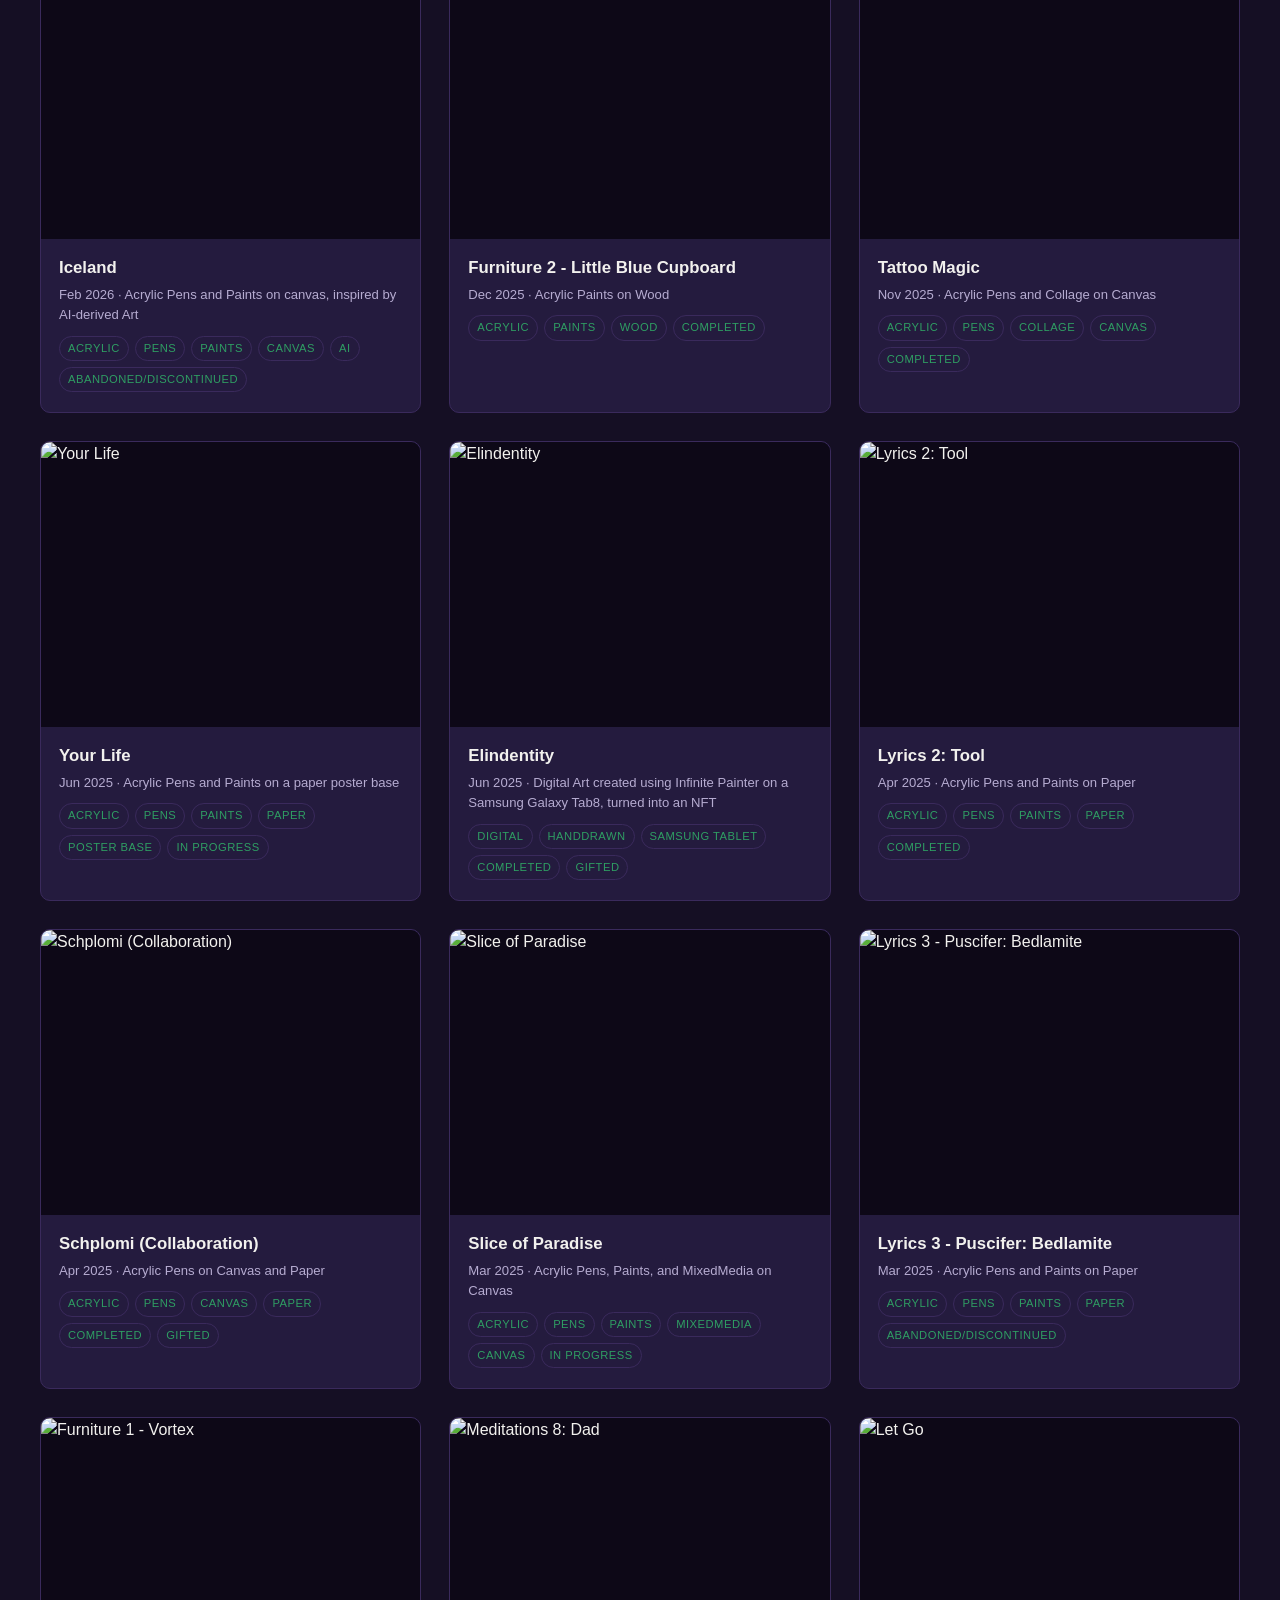
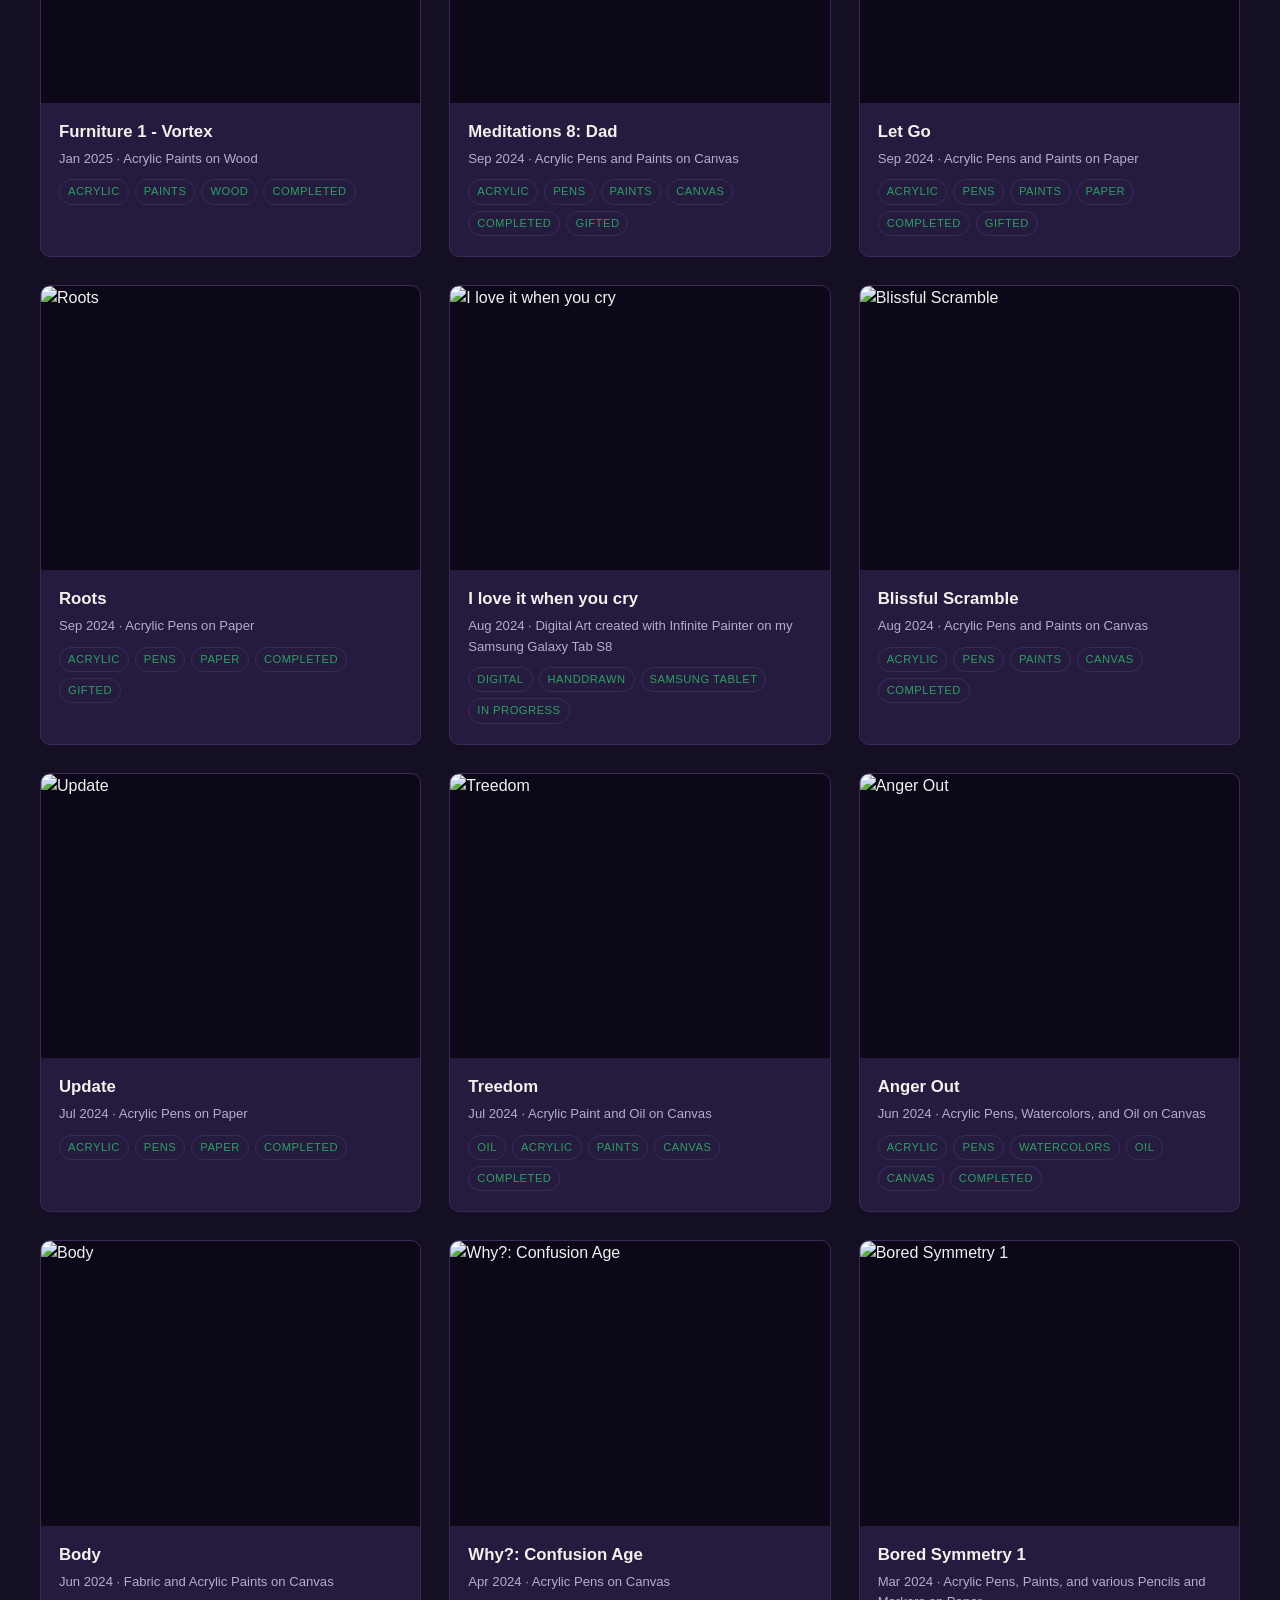
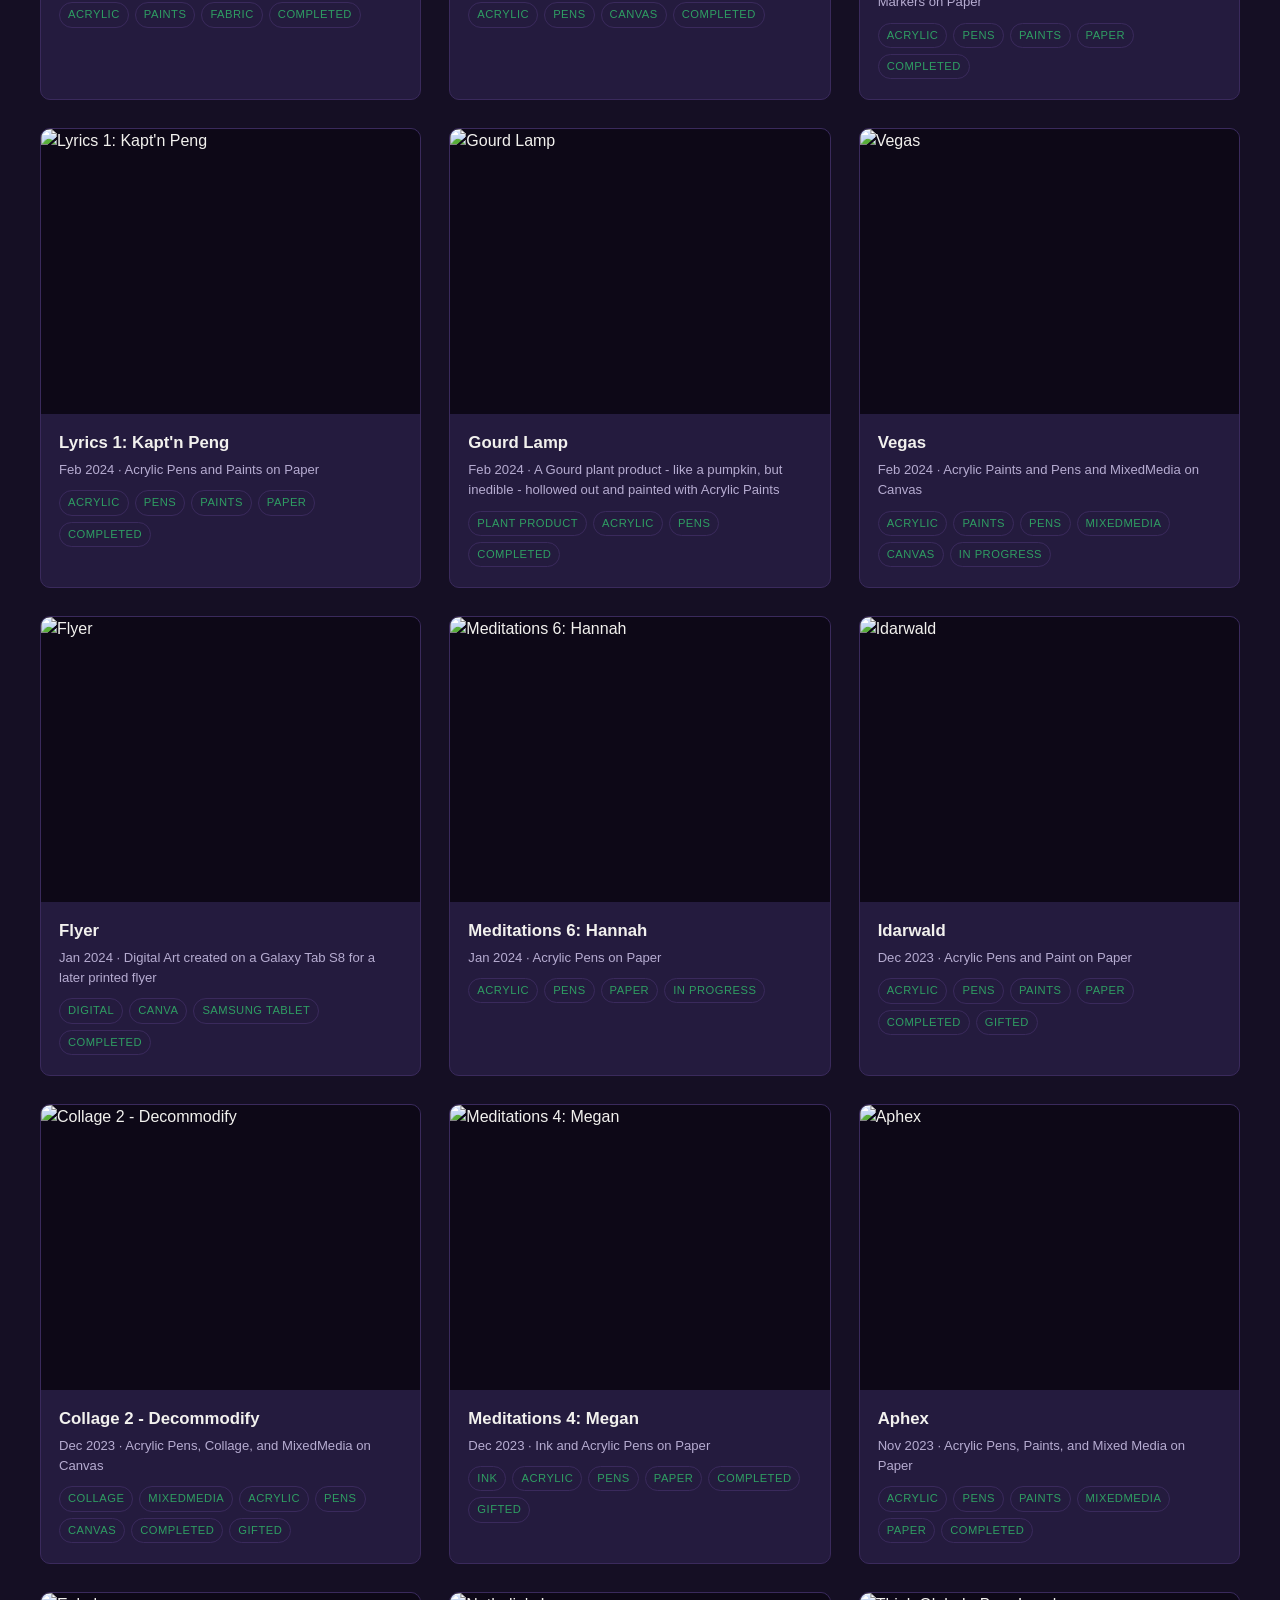
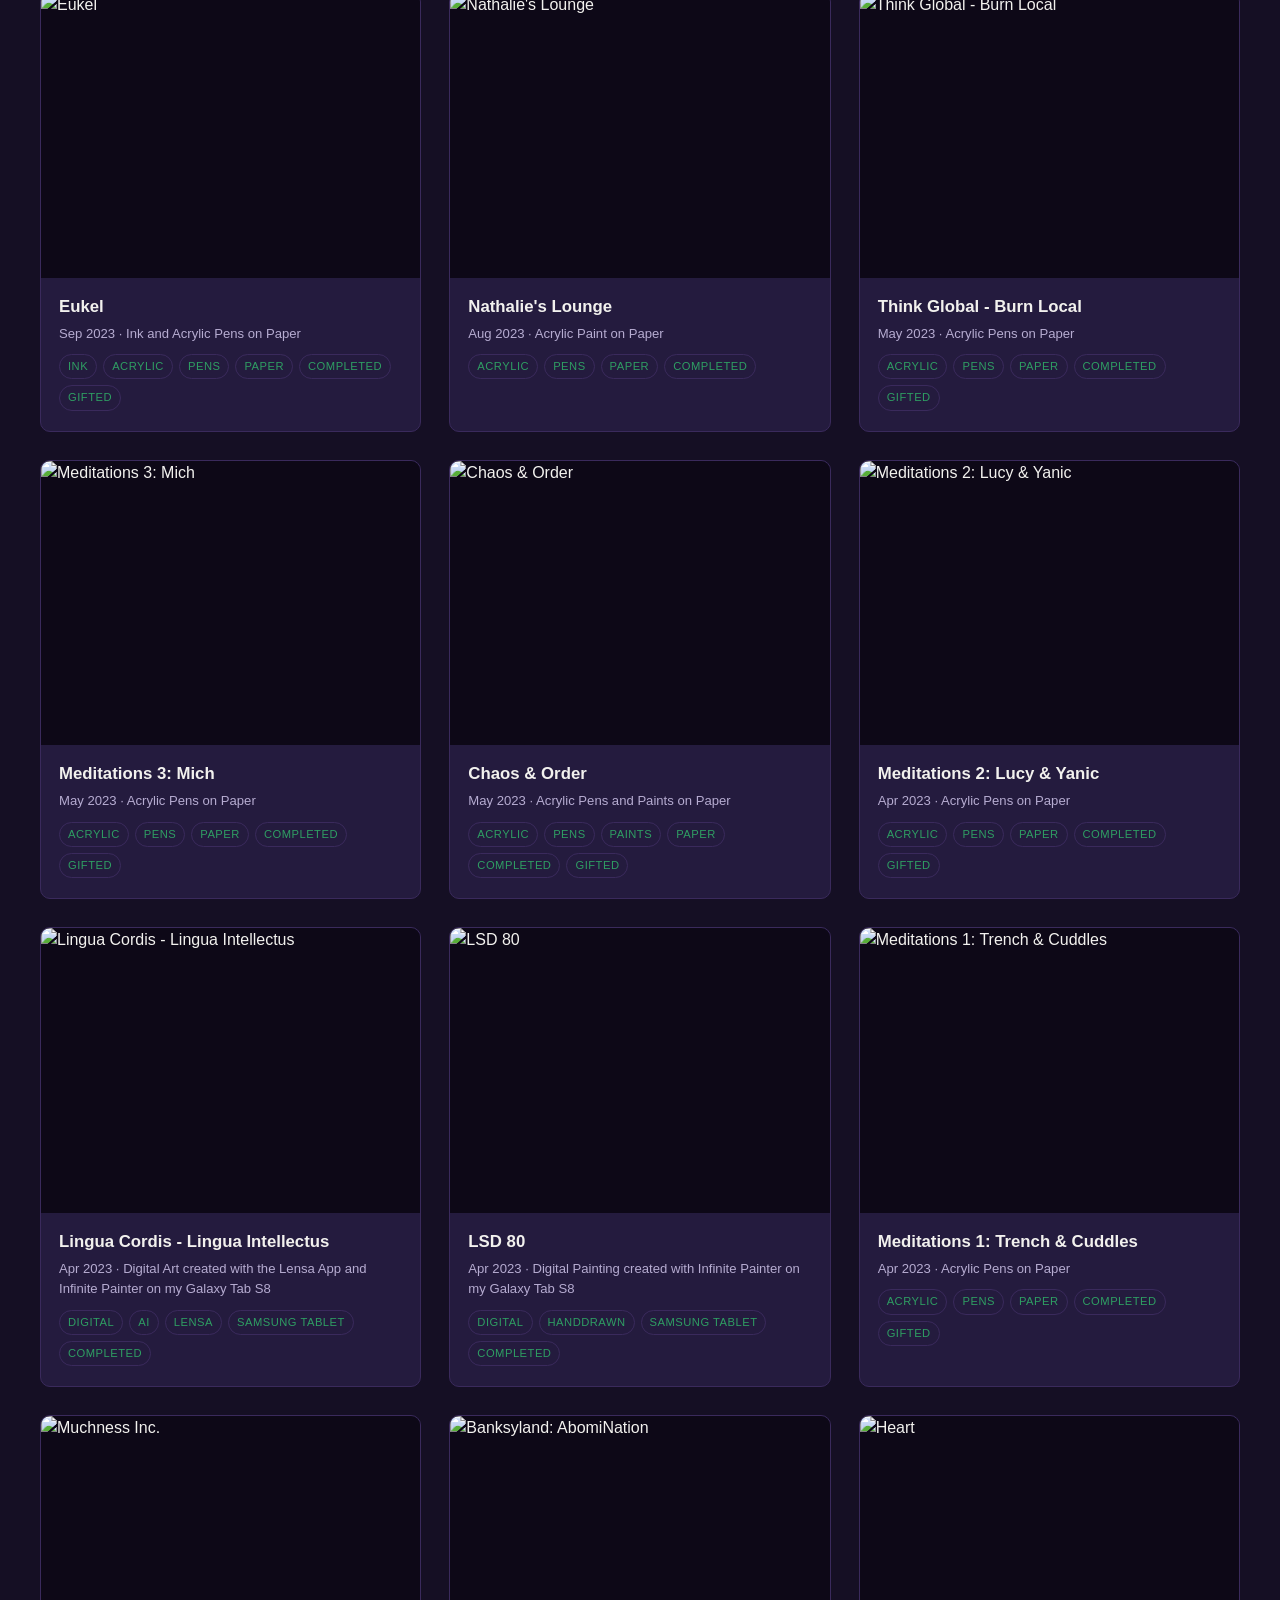
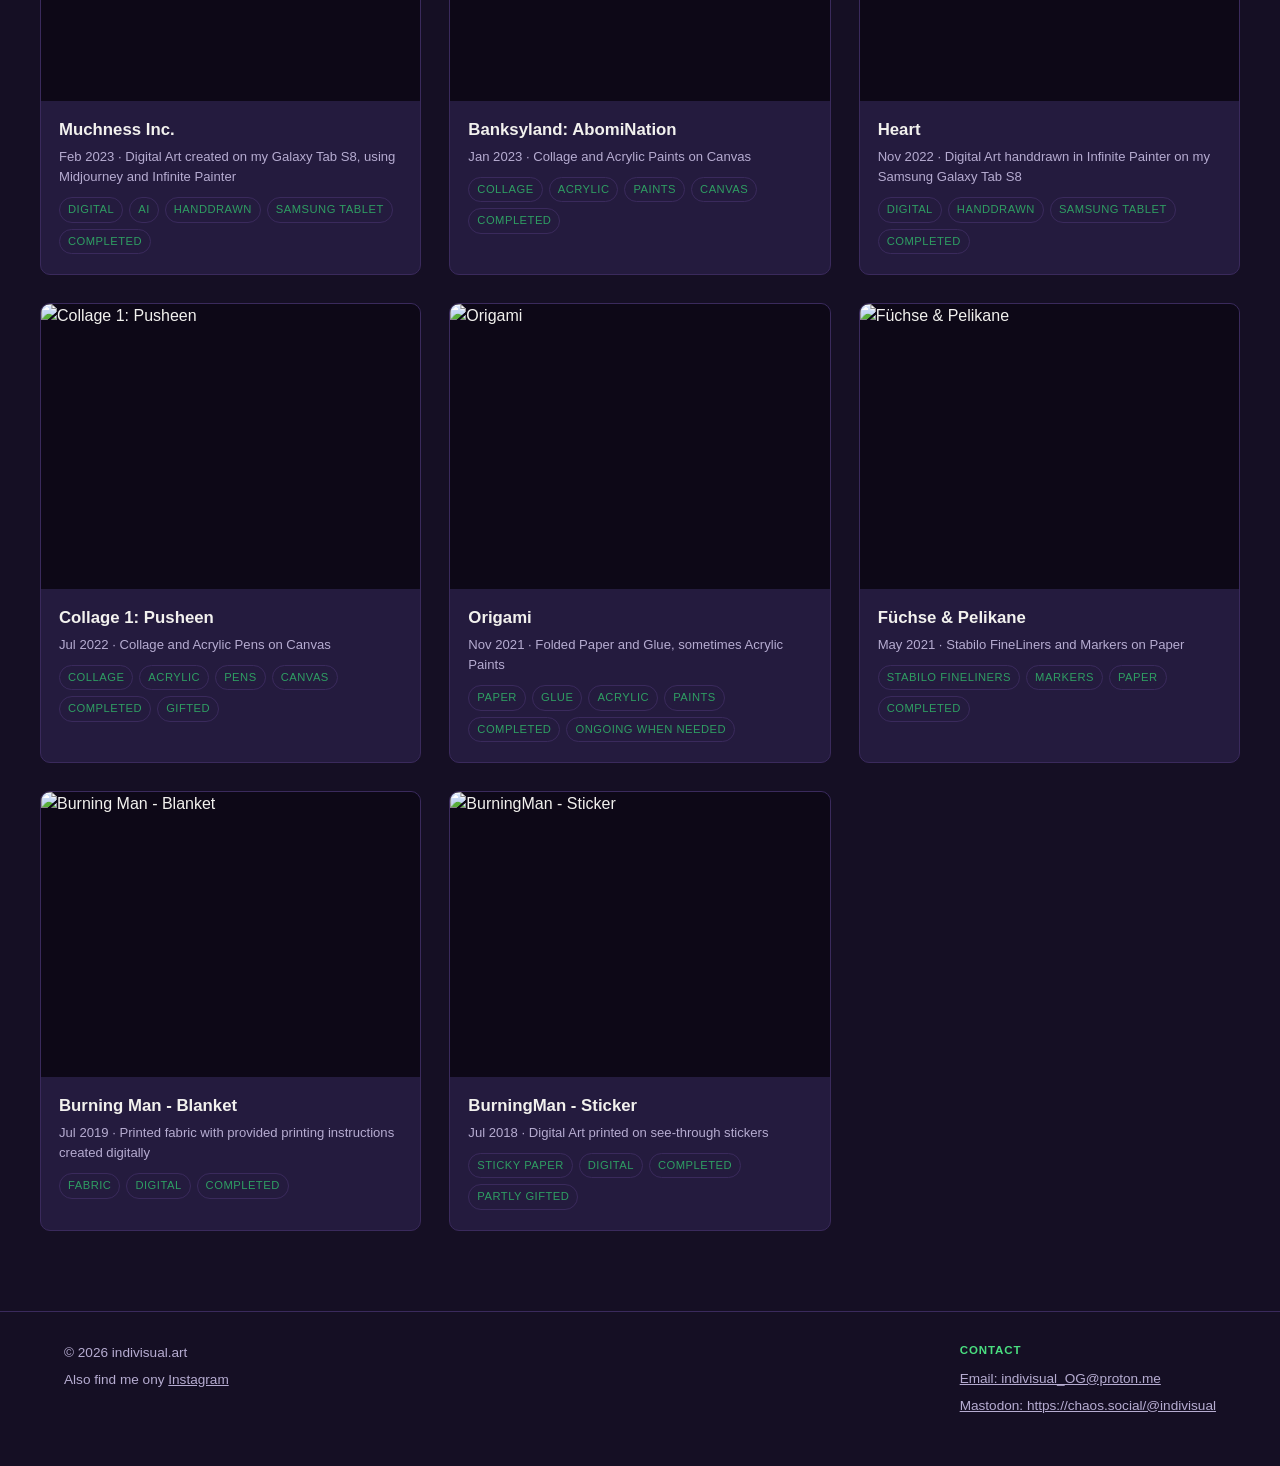
==== commit 56198c12: "Update index.html" ====
--- a/index.html
+++ b/index.html
@@ -45,7 +45,7 @@
     <div class="wrap">
       <div class="footer-meta">
         <span>&copy; <span id="year"></span> indivisual.art</span>
-        <span>Also find me on <a href="https://www.instagram.com/artbyindivisual/" target="_blank" rel="noopener">Instagram</a></span>
+        <span>Also find me ony <a href="https://www.instagram.com/artbyindivisual/" target="_blank" rel="noopener">Instagram</a></span>
       </div>
       <div class="footer-contact" id="contact">
         <h2>Contact</h2>
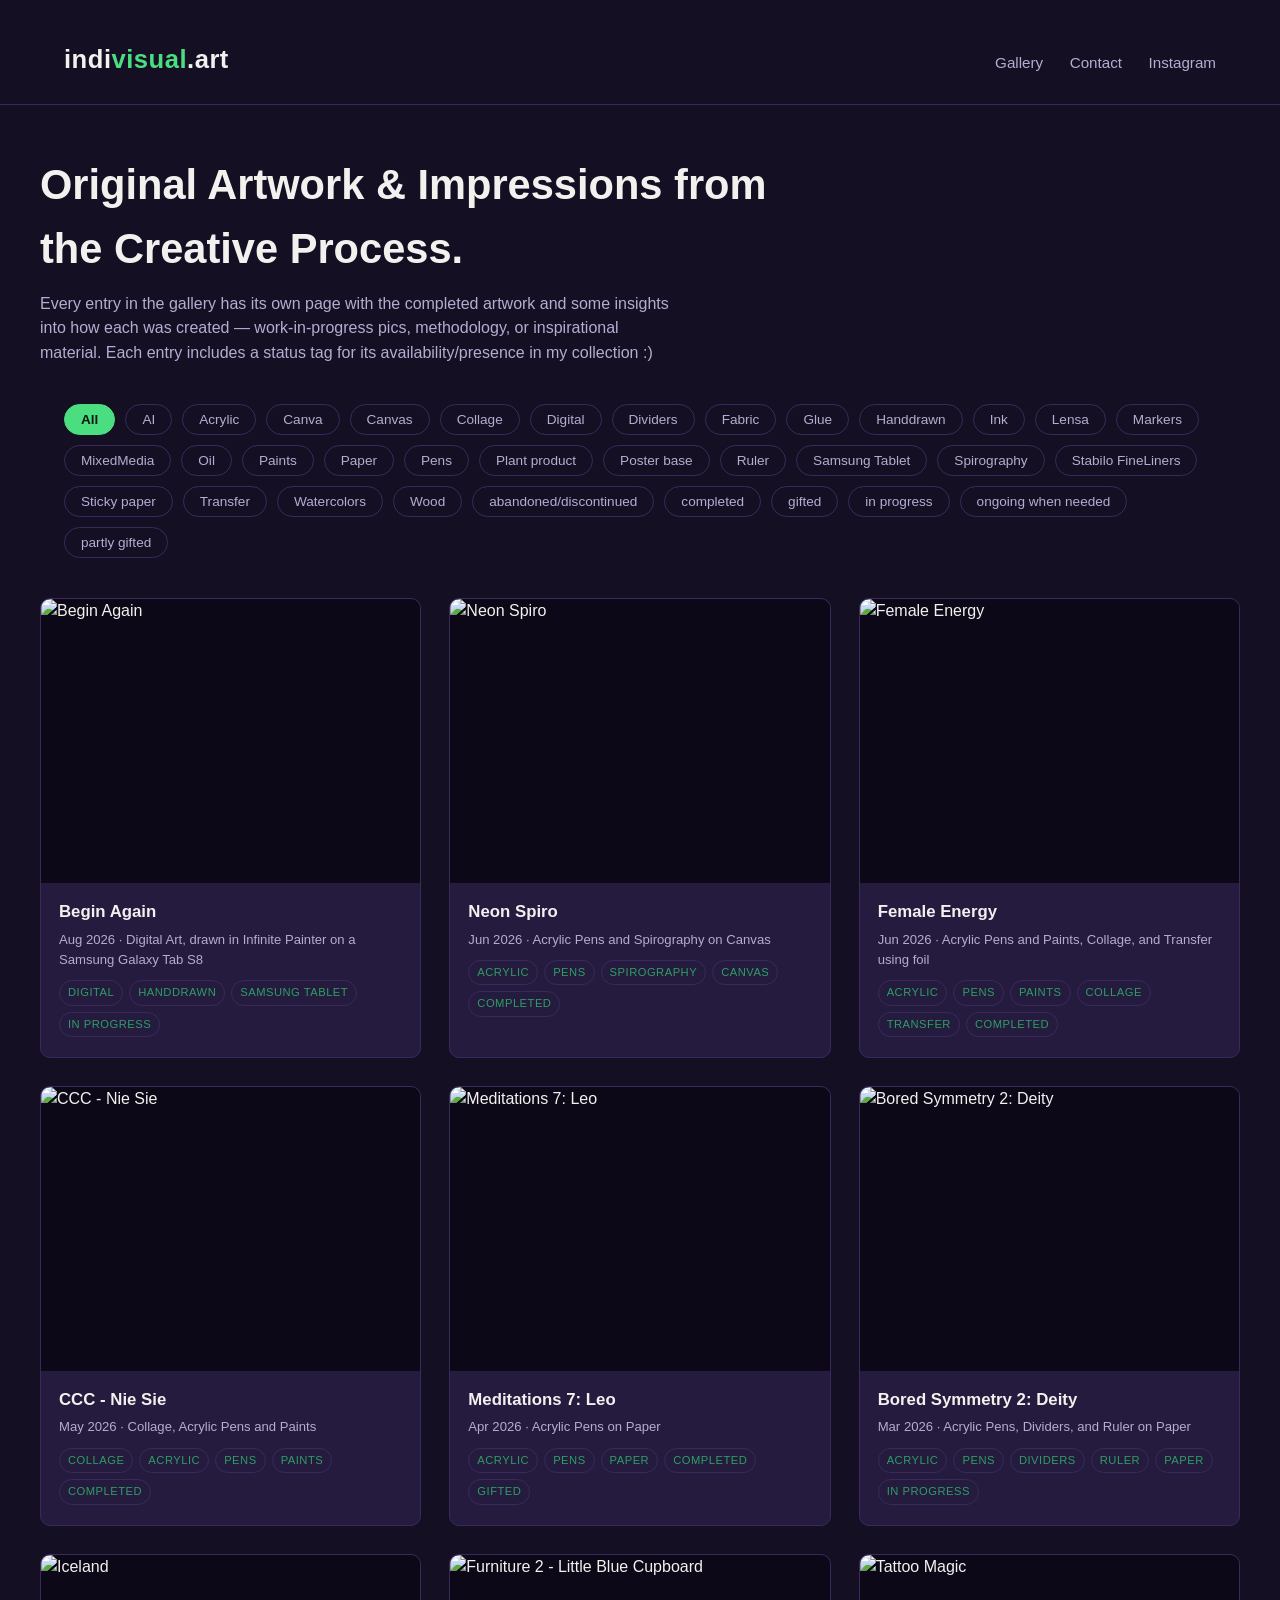
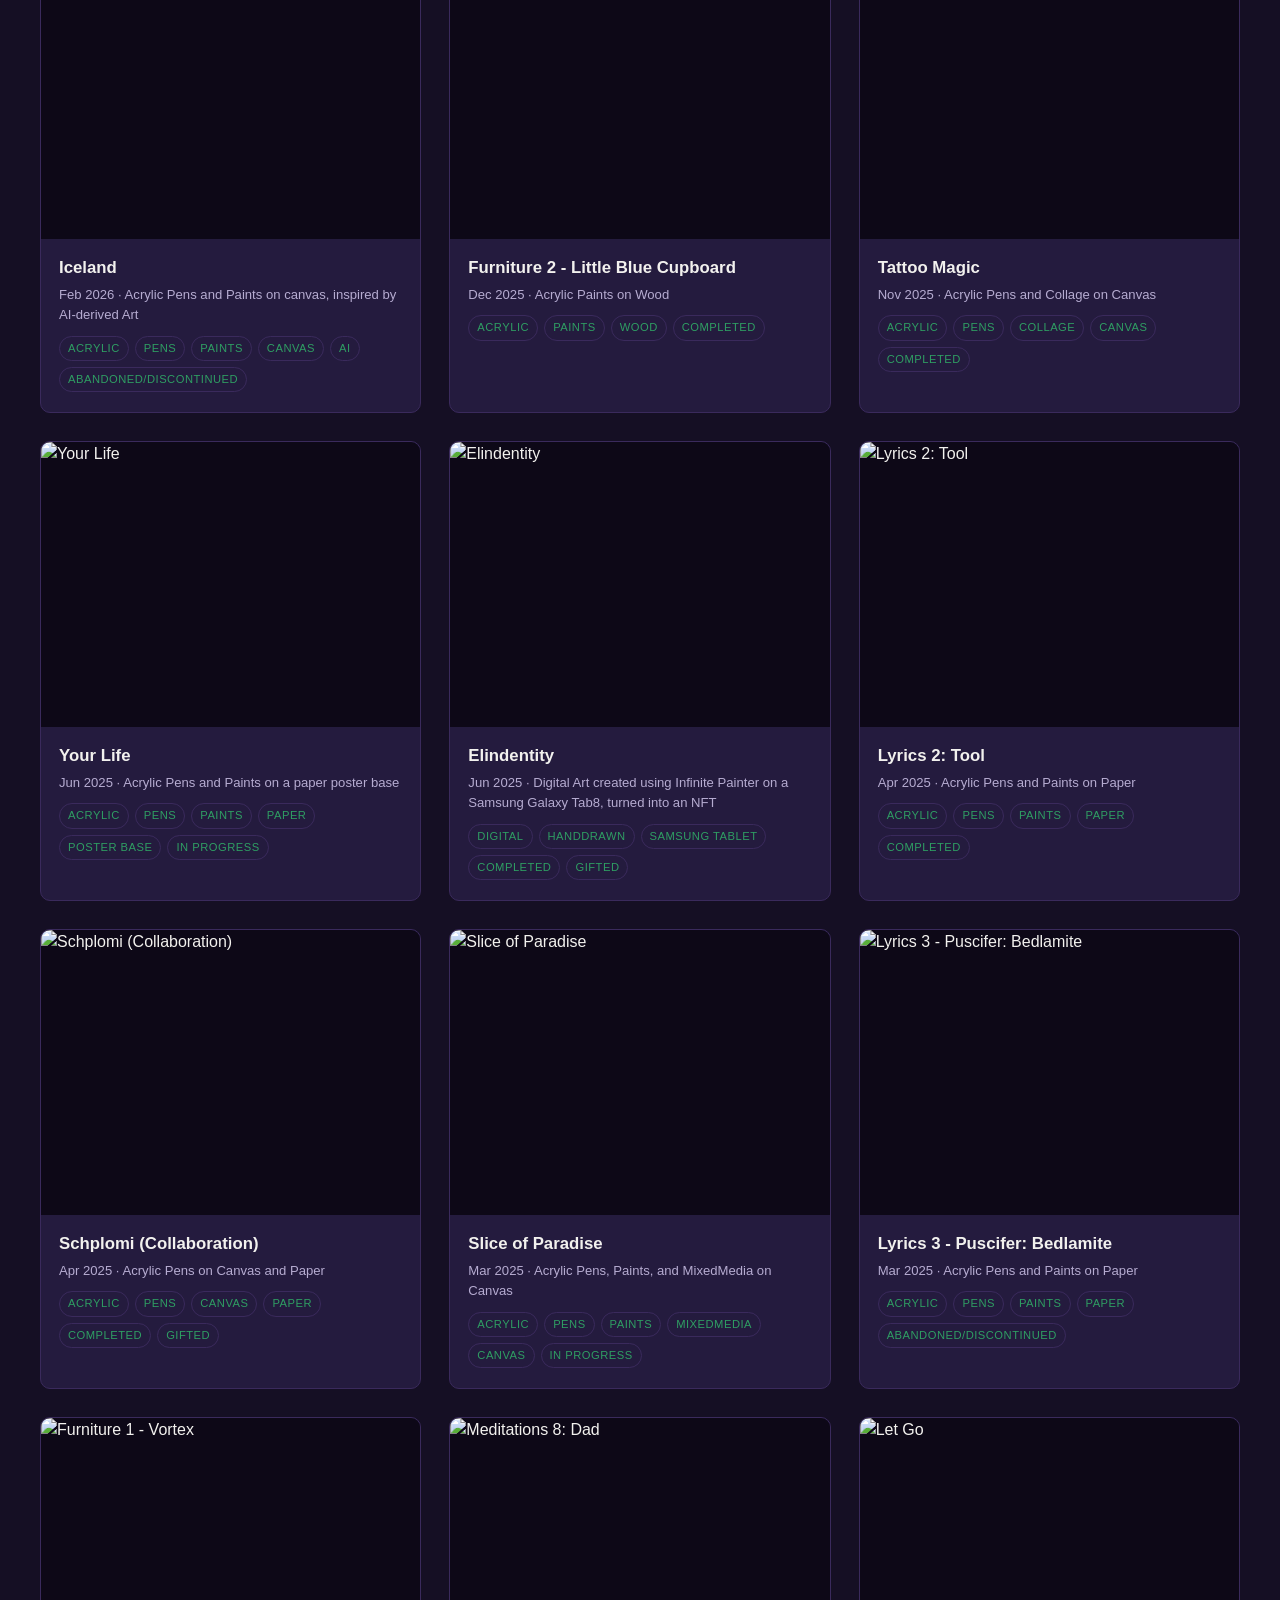
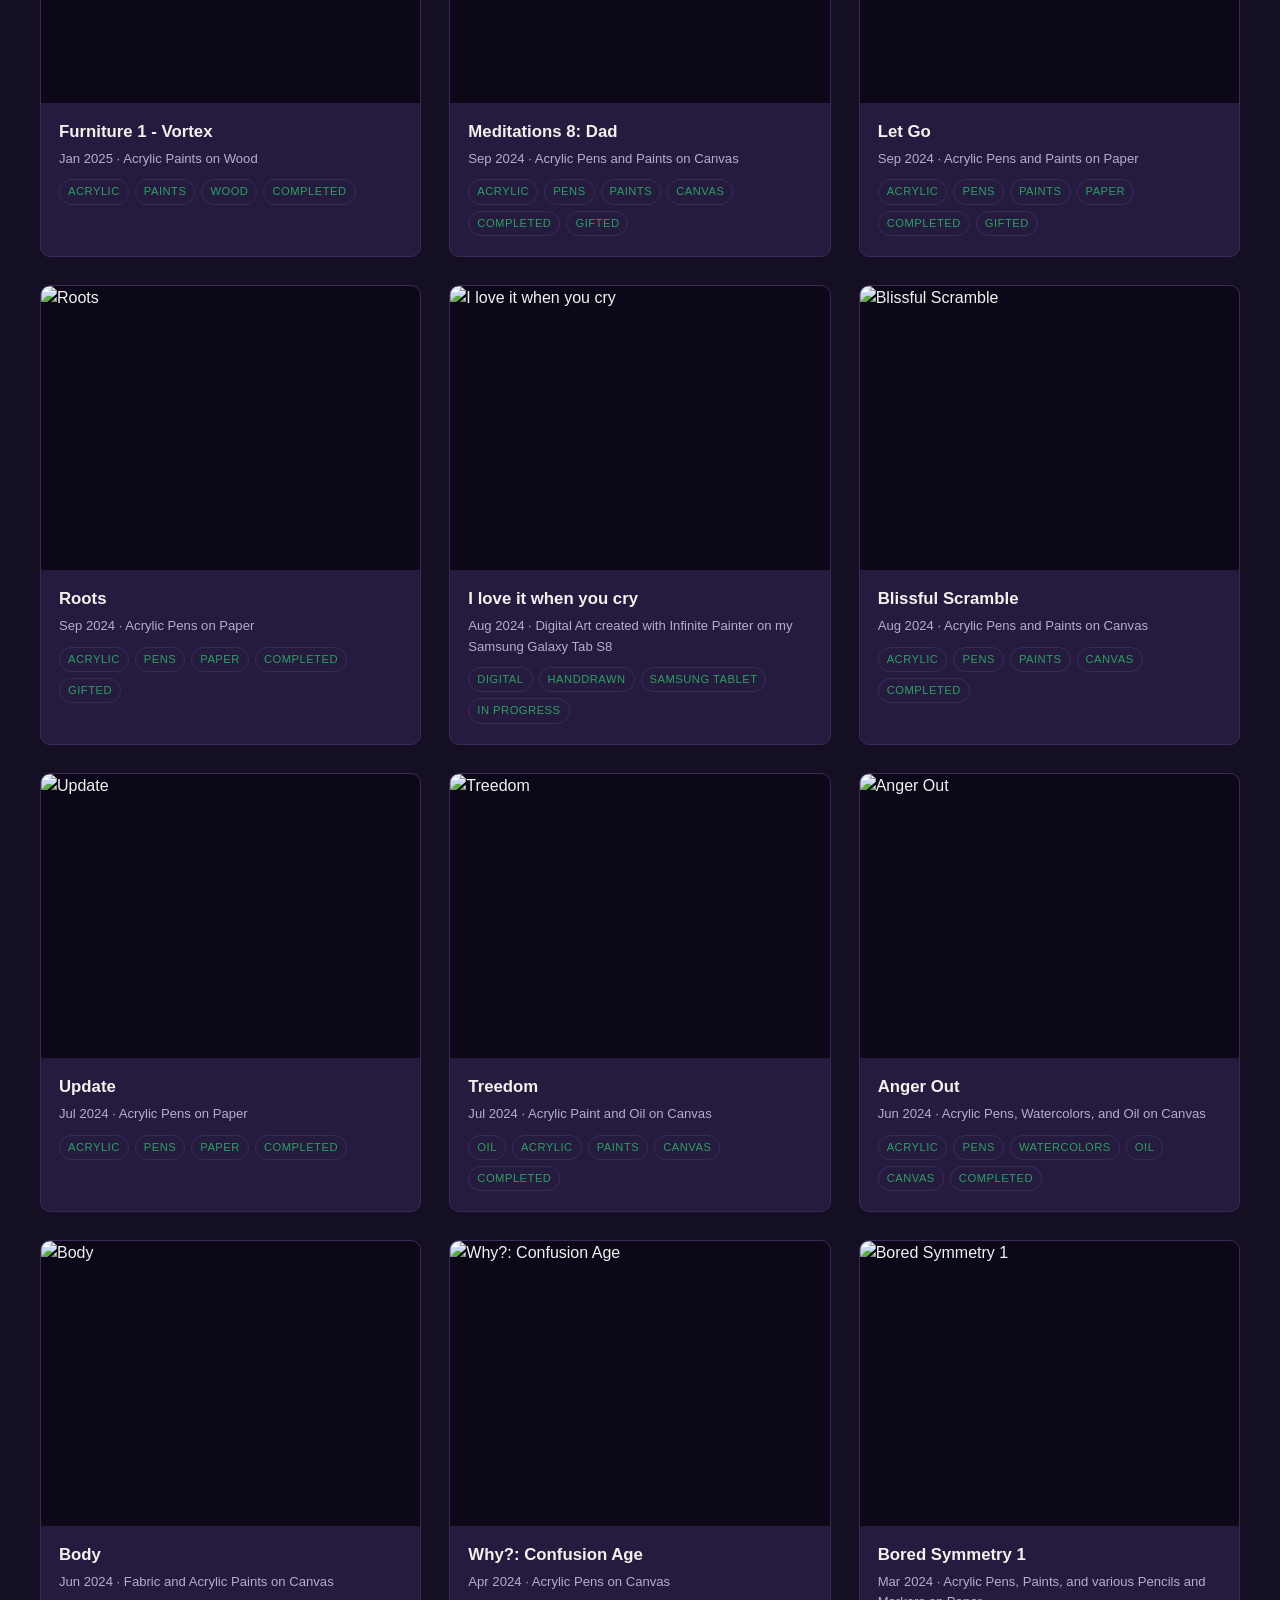
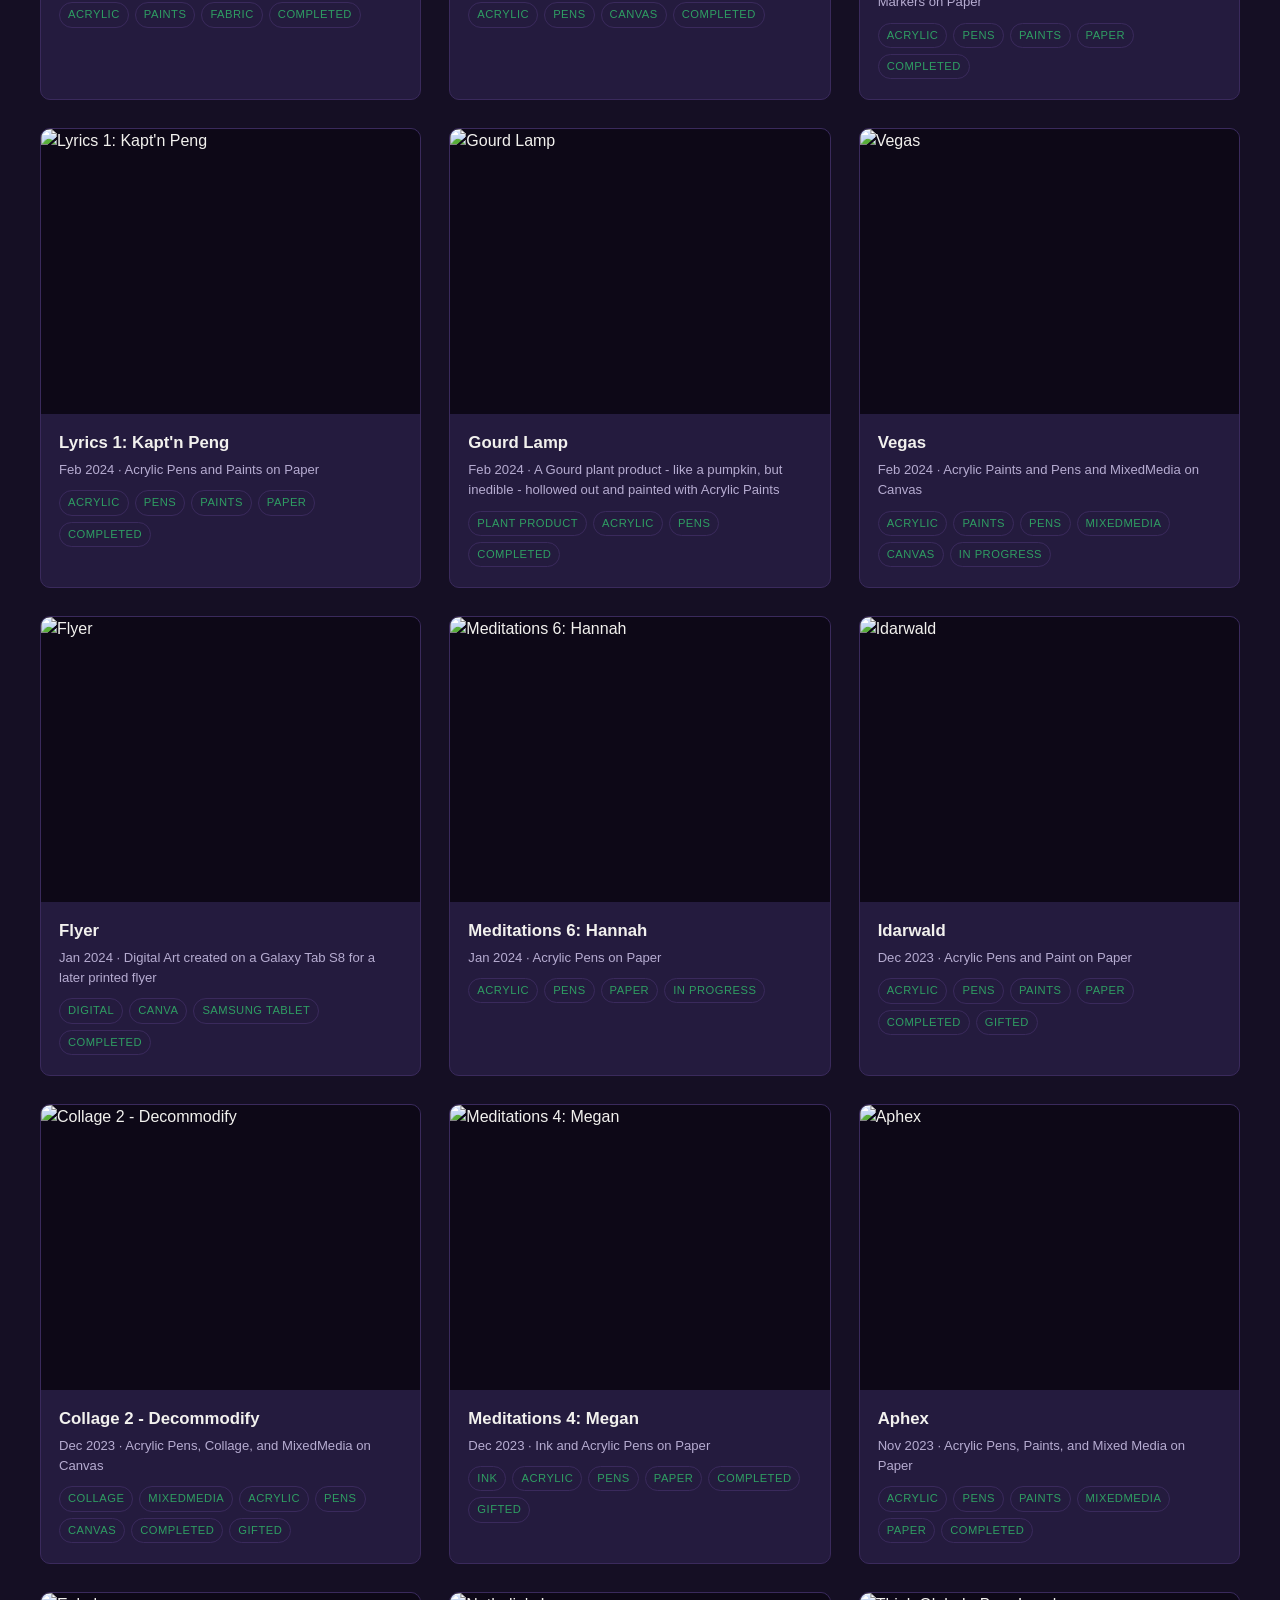
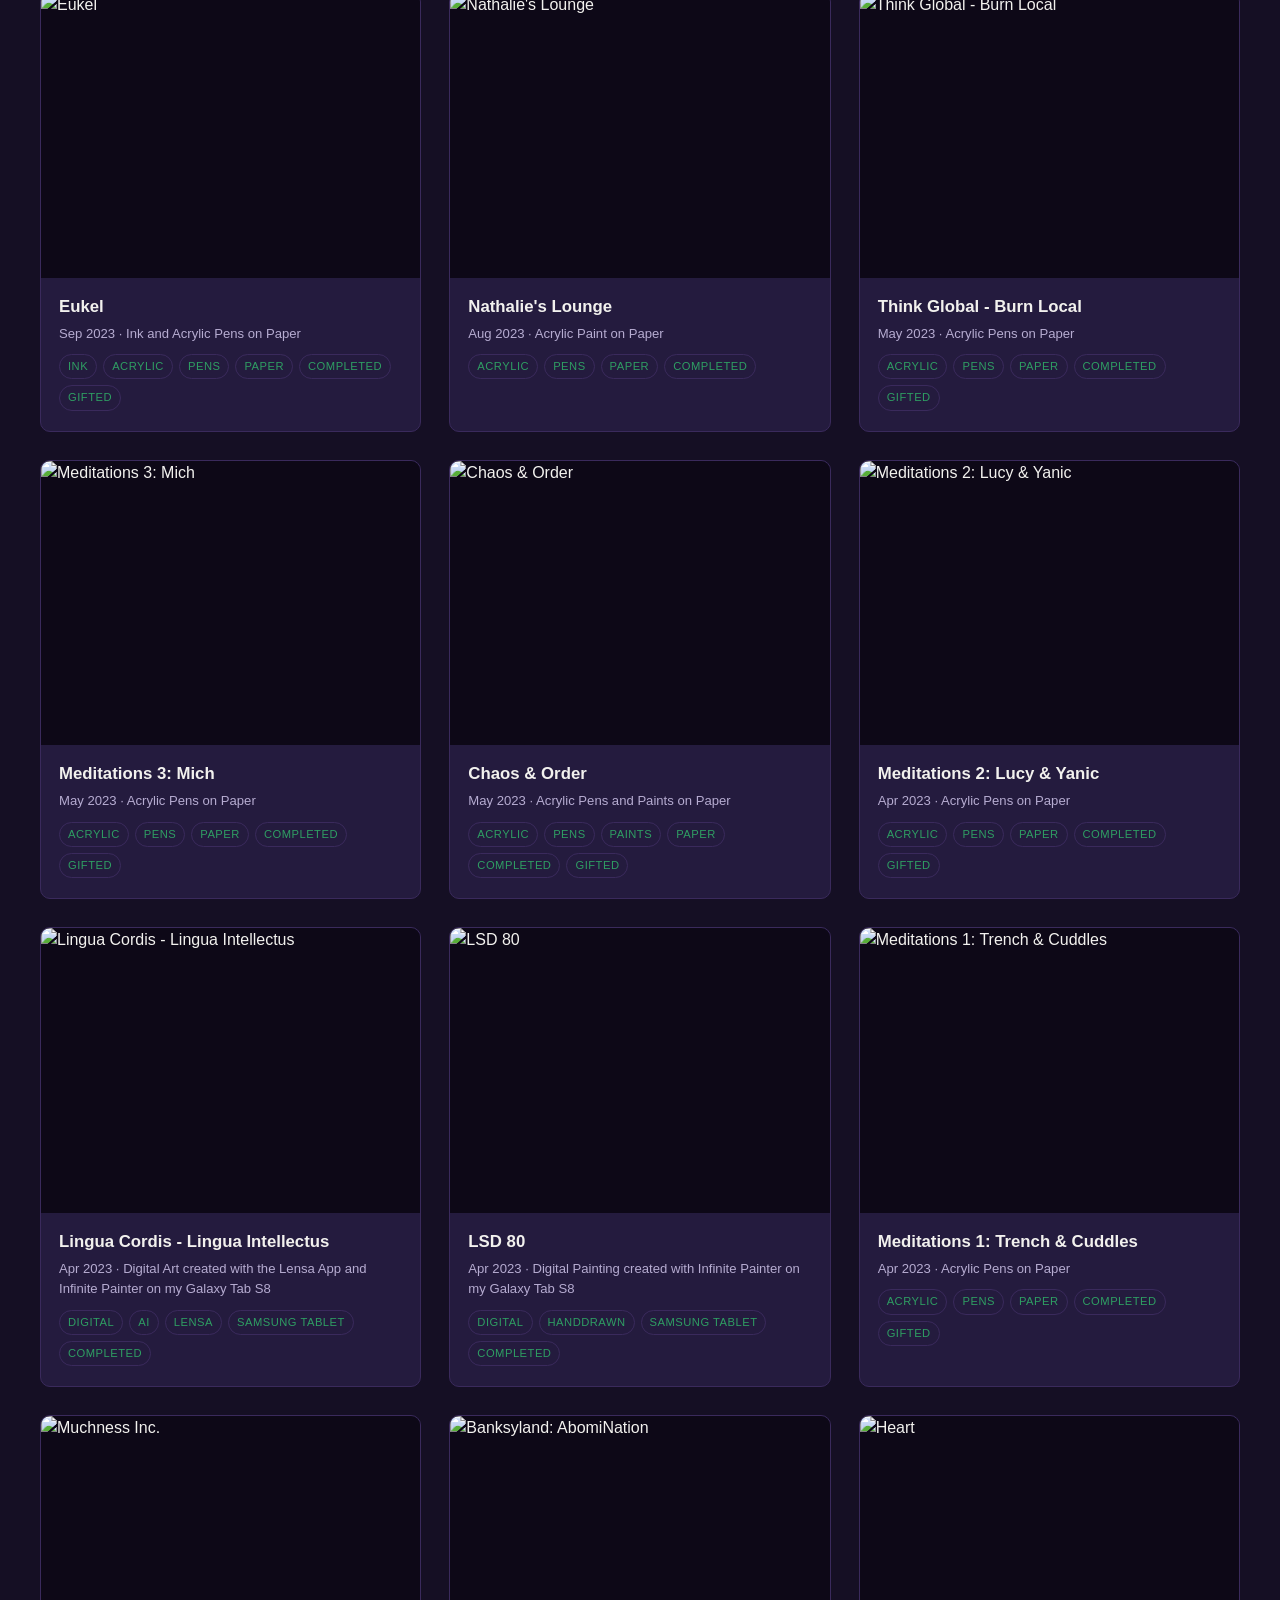
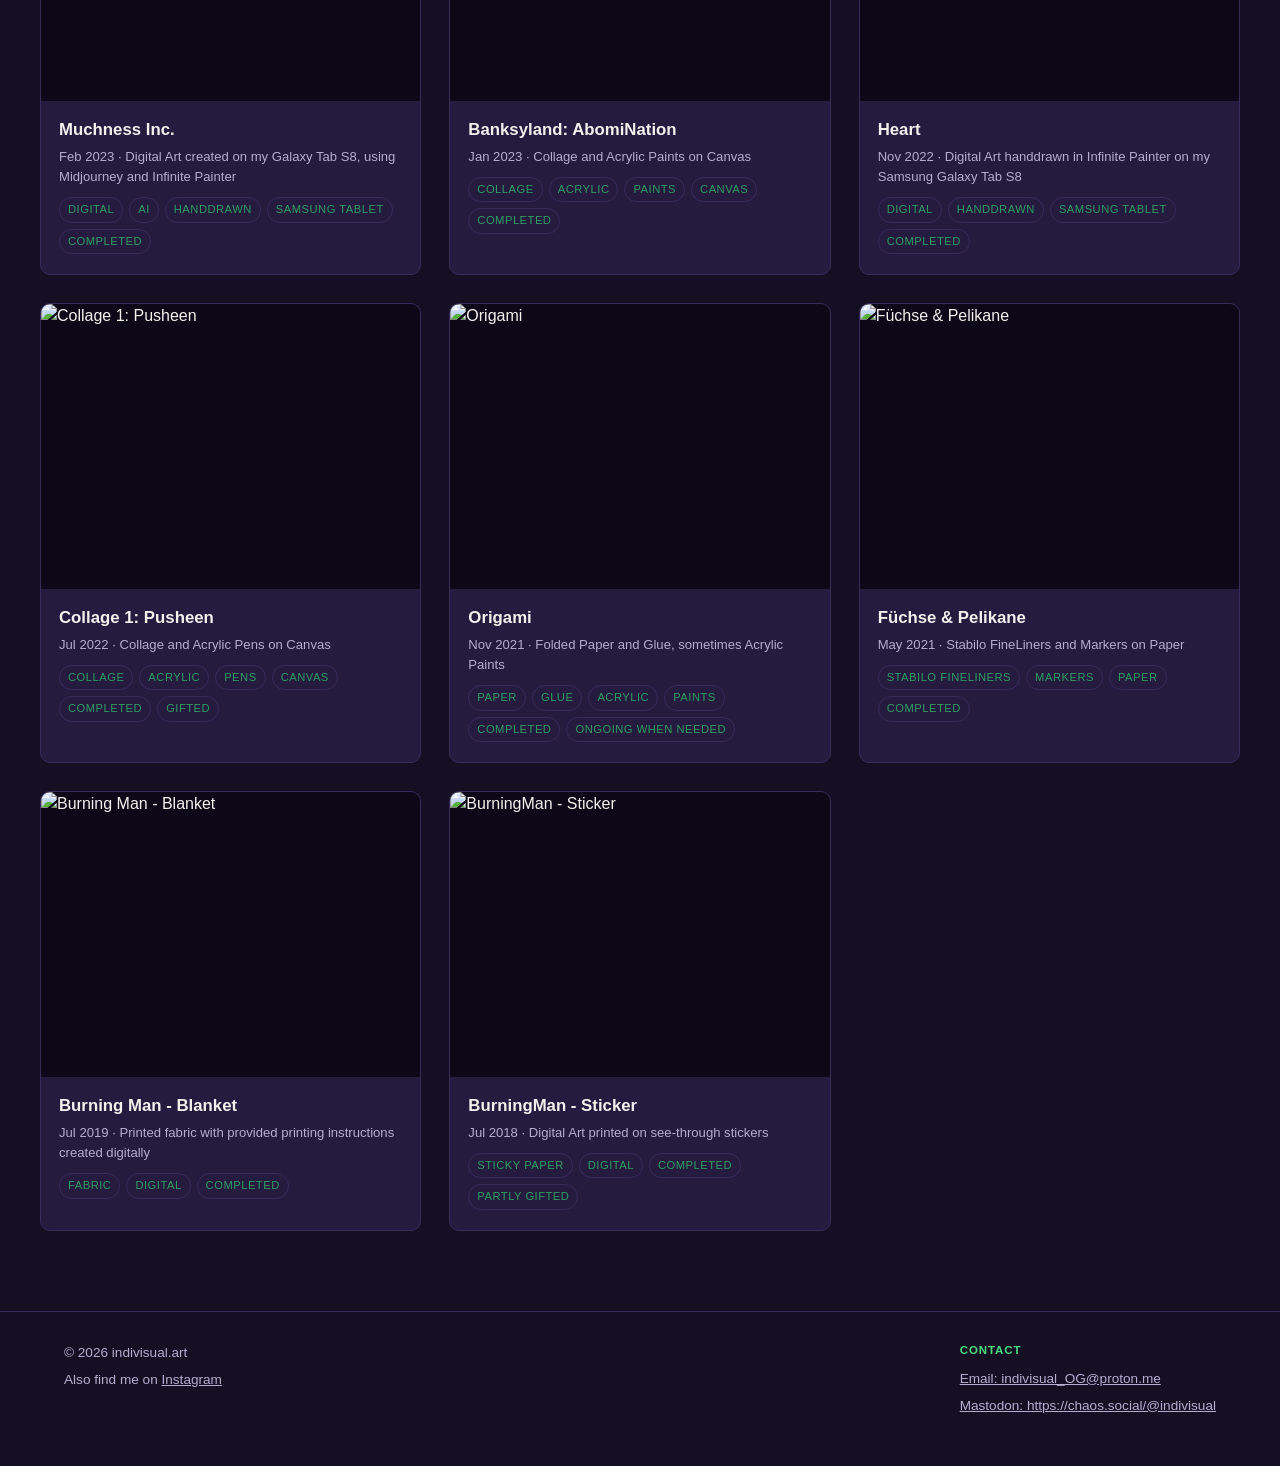
==== commit 45eb0343: "Update index.html" ====
--- a/index.html
+++ b/index.html
@@ -30,7 +30,7 @@
 
   <main>
     <section class="intro wrap">
-      <h1>Original Artwork &amp;              Impressions from the Creative Processn.</h1>
+      <h1>Original Artwork &amp;              Impressions from the Creative Process.</h1>
       <p>Every entry in the gallery has its own page with the completed artwork and some insights into how each was created — work-in-progress pics, methodology, or inspirational material. Each entry includes a status tag for its availability/presence in my collection :)</p>
     </section>
 
@@ -45,7 +45,7 @@
     <div class="wrap">
       <div class="footer-meta">
         <span>&copy; <span id="year"></span> indivisual.art</span>
-        <span>Also find me ony <a href="https://www.instagram.com/artbyindivisual/" target="_blank" rel="noopener">Instagram</a></span>
+        <span>Also find me on <a href="https://www.instagram.com/artbyindivisual/" target="_blank" rel="noopener">Instagram</a></span>
       </div>
       <div class="footer-contact" id="contact">
         <h2>Contact</h2>
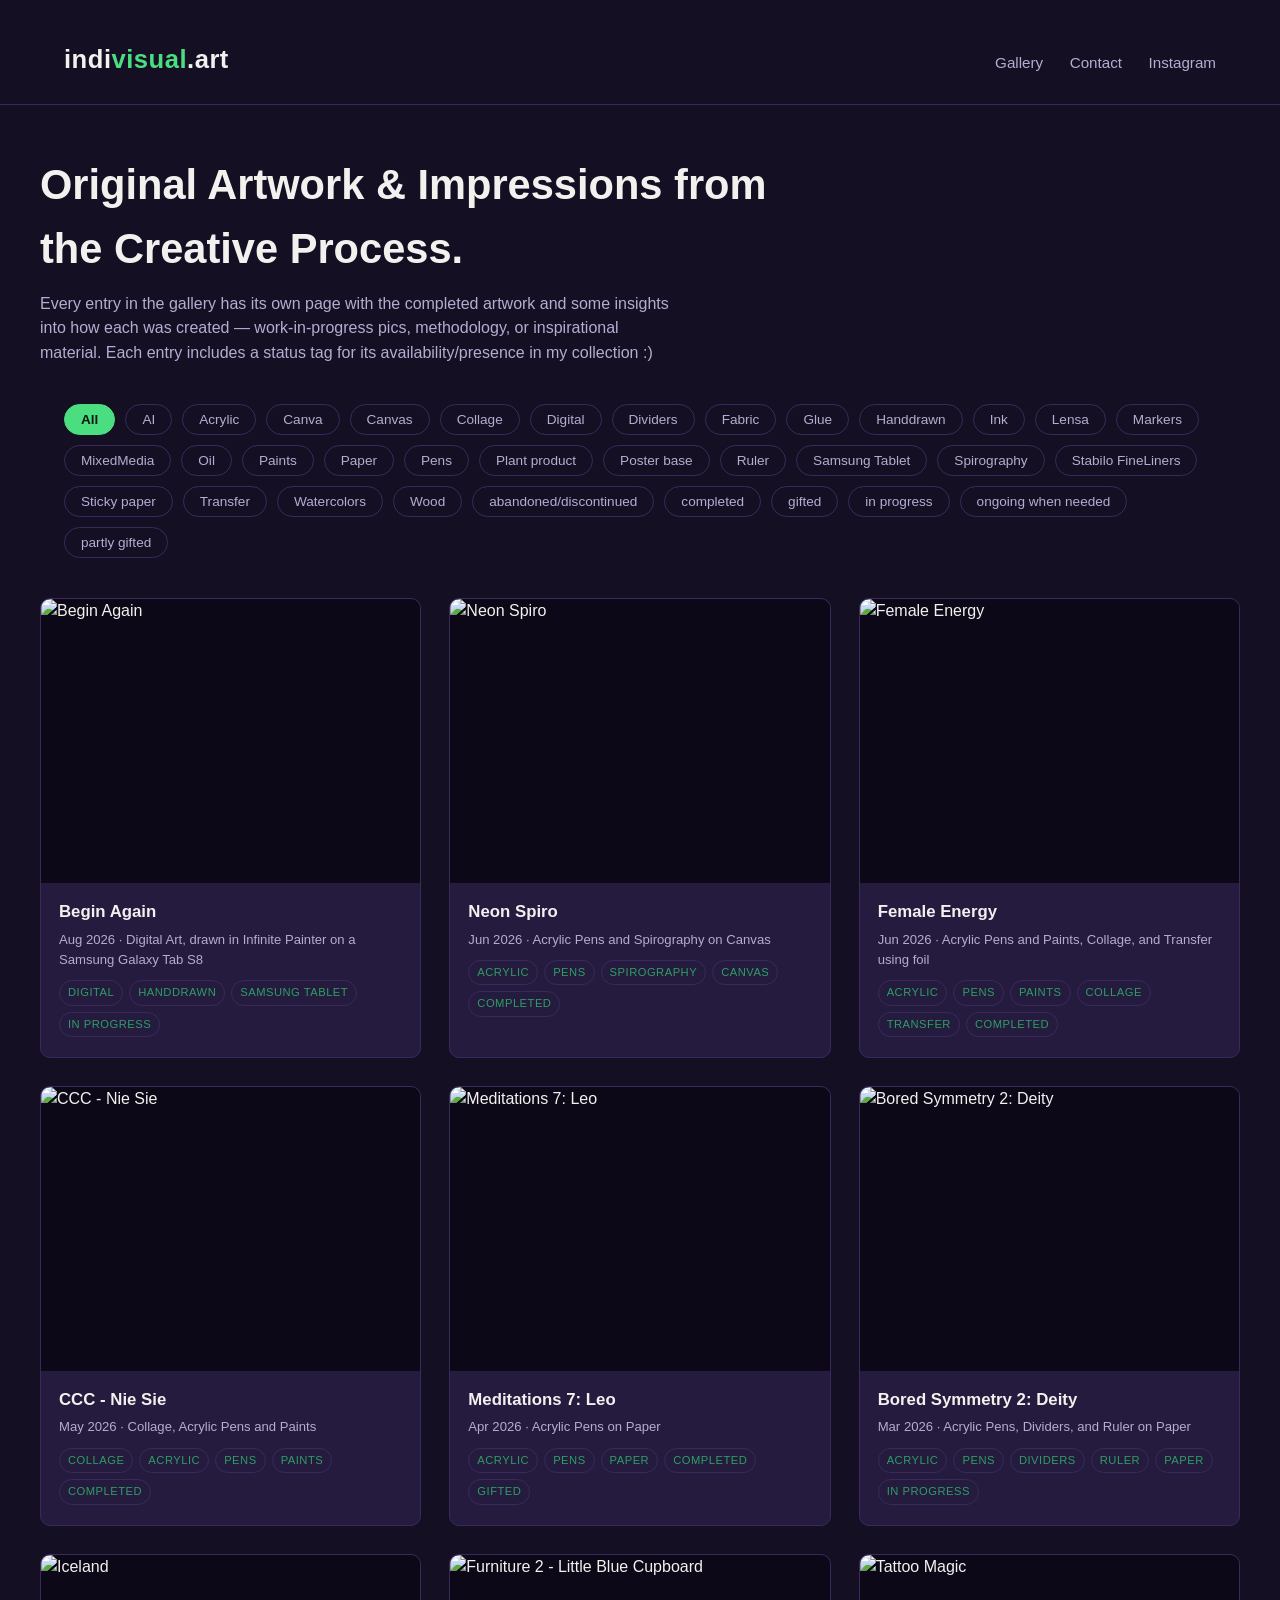
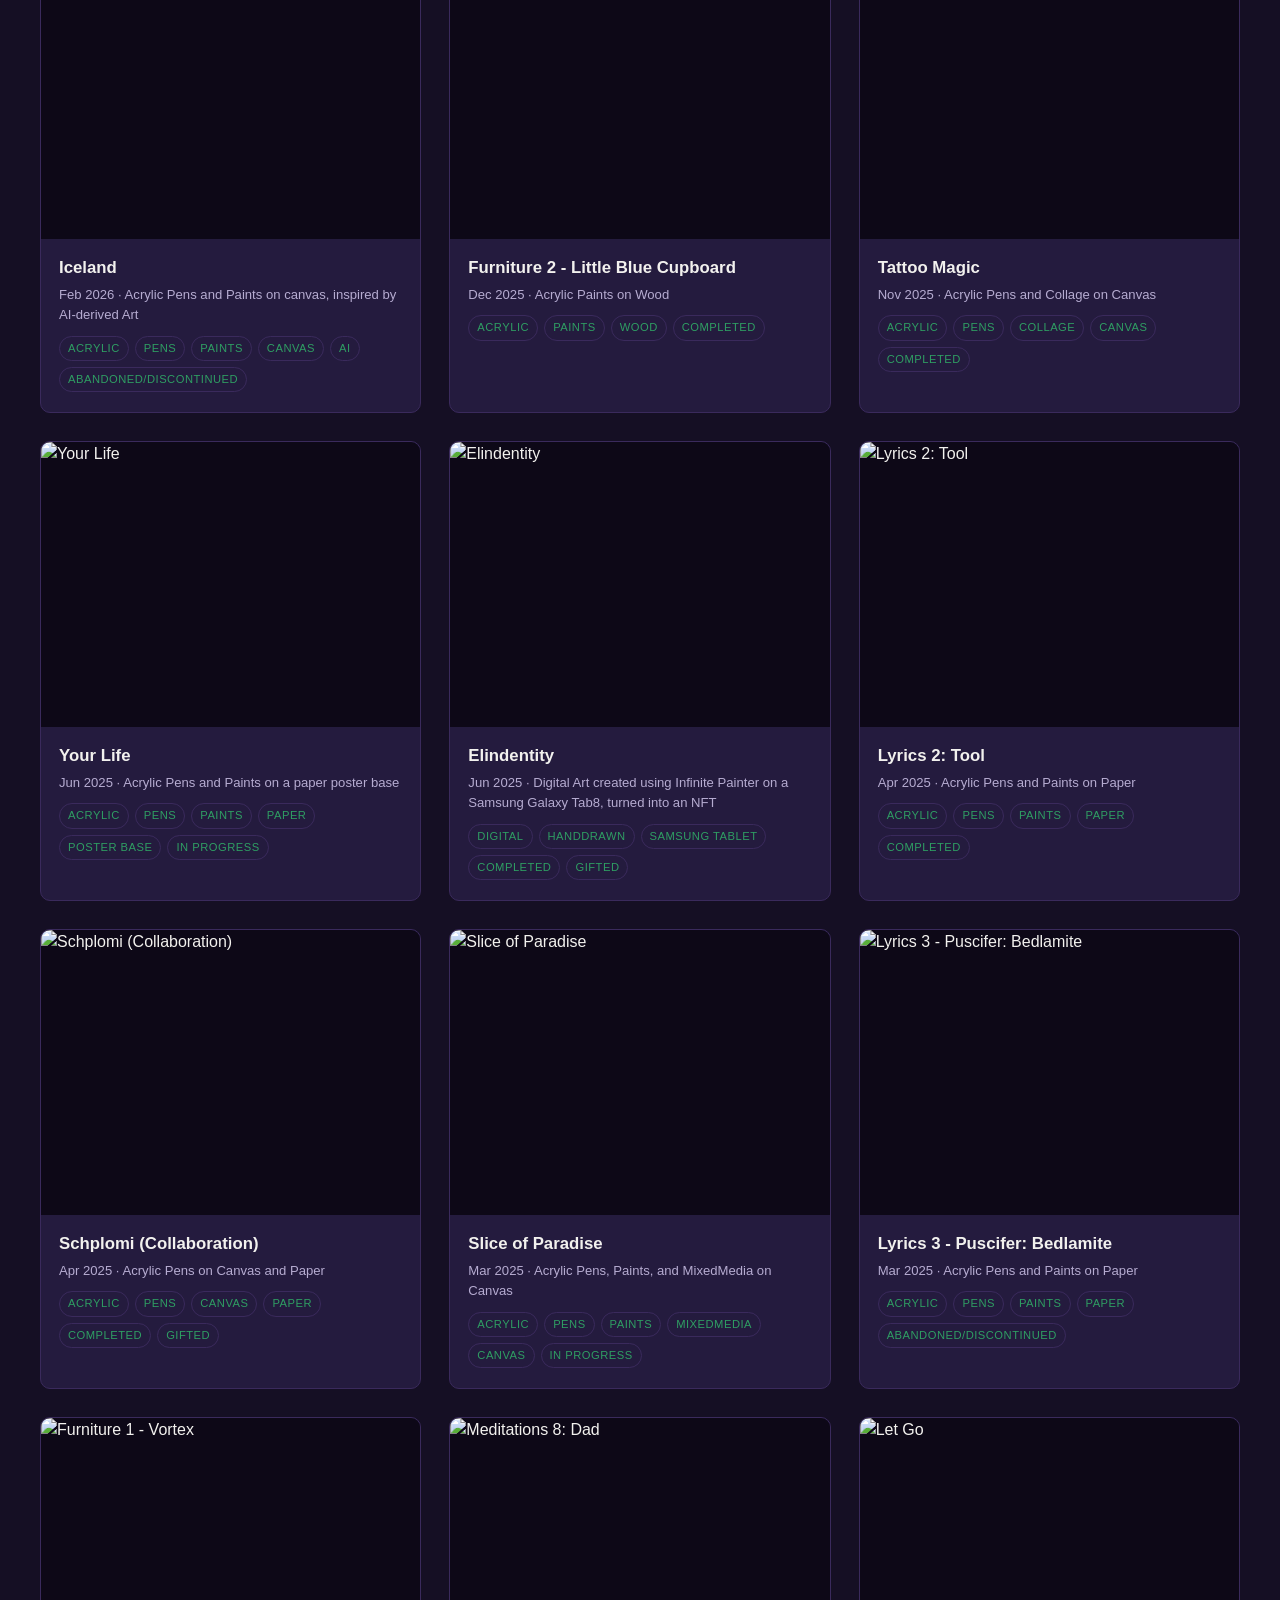
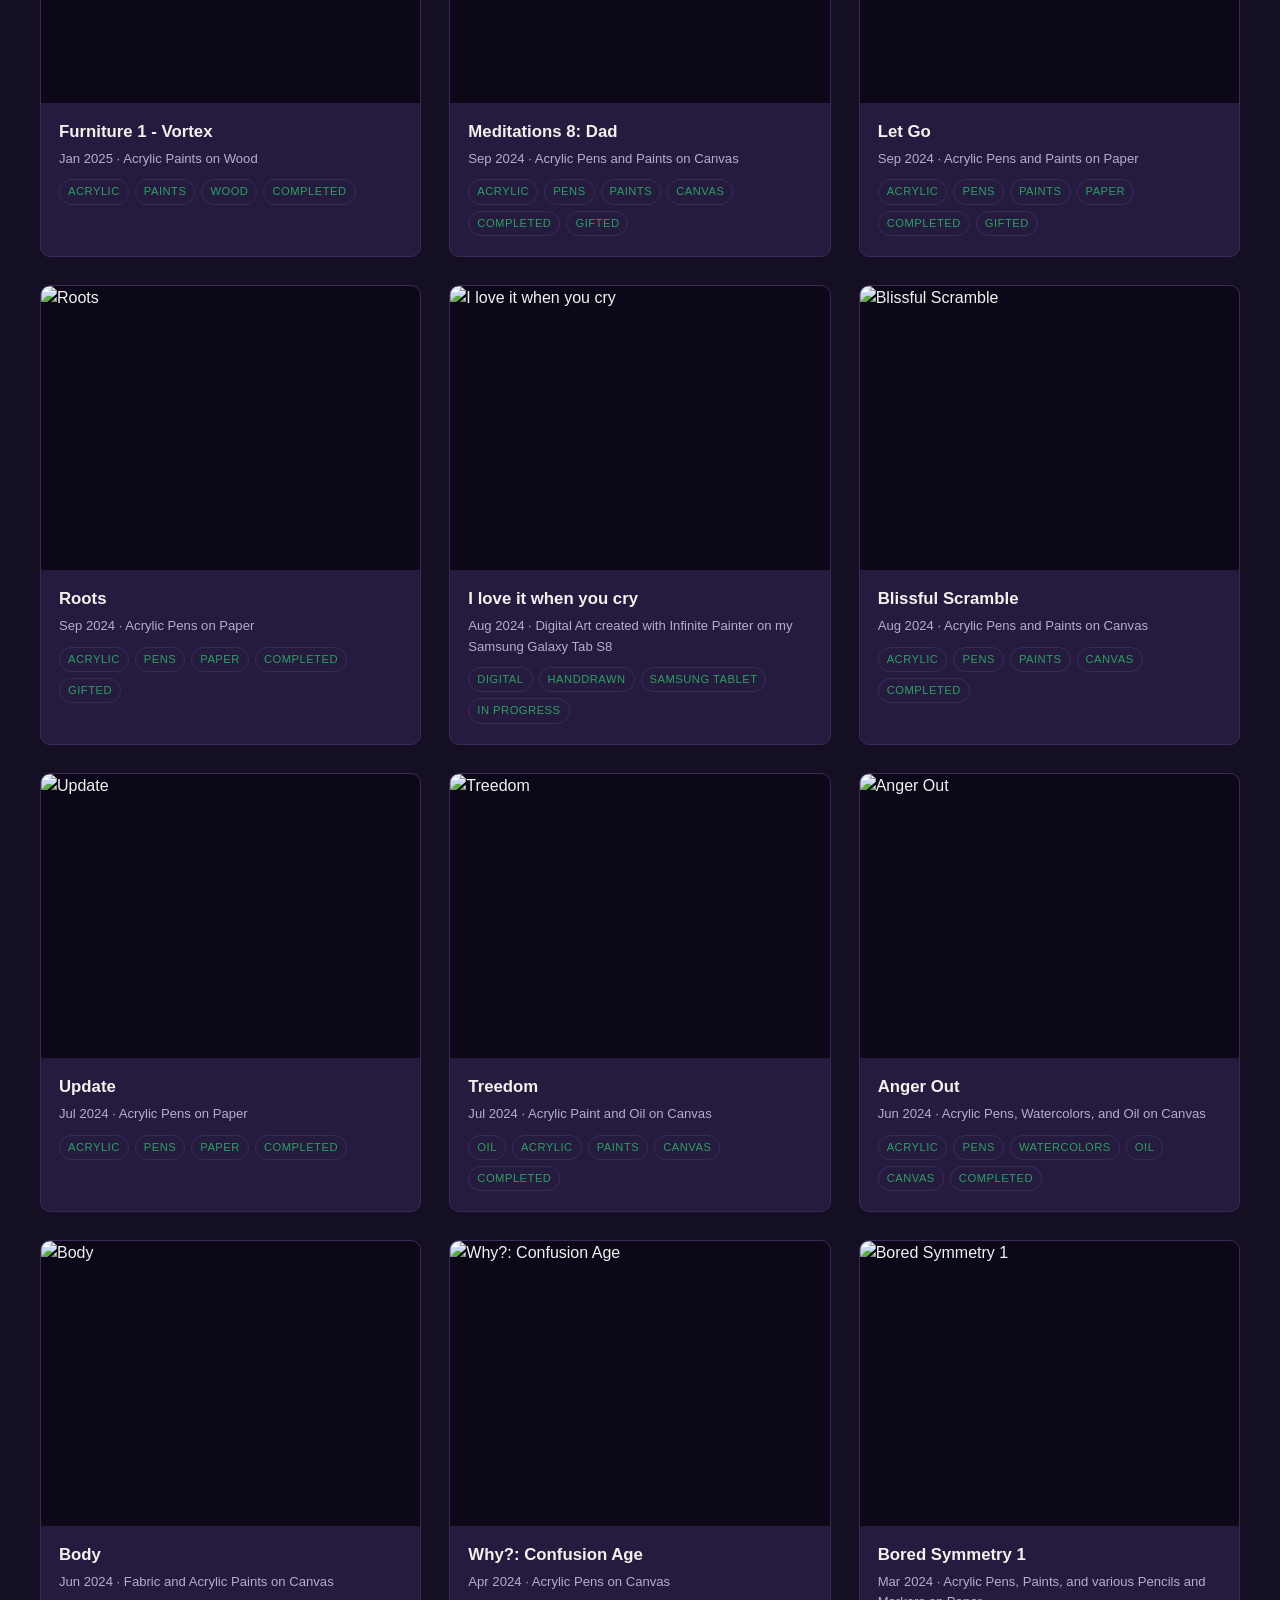
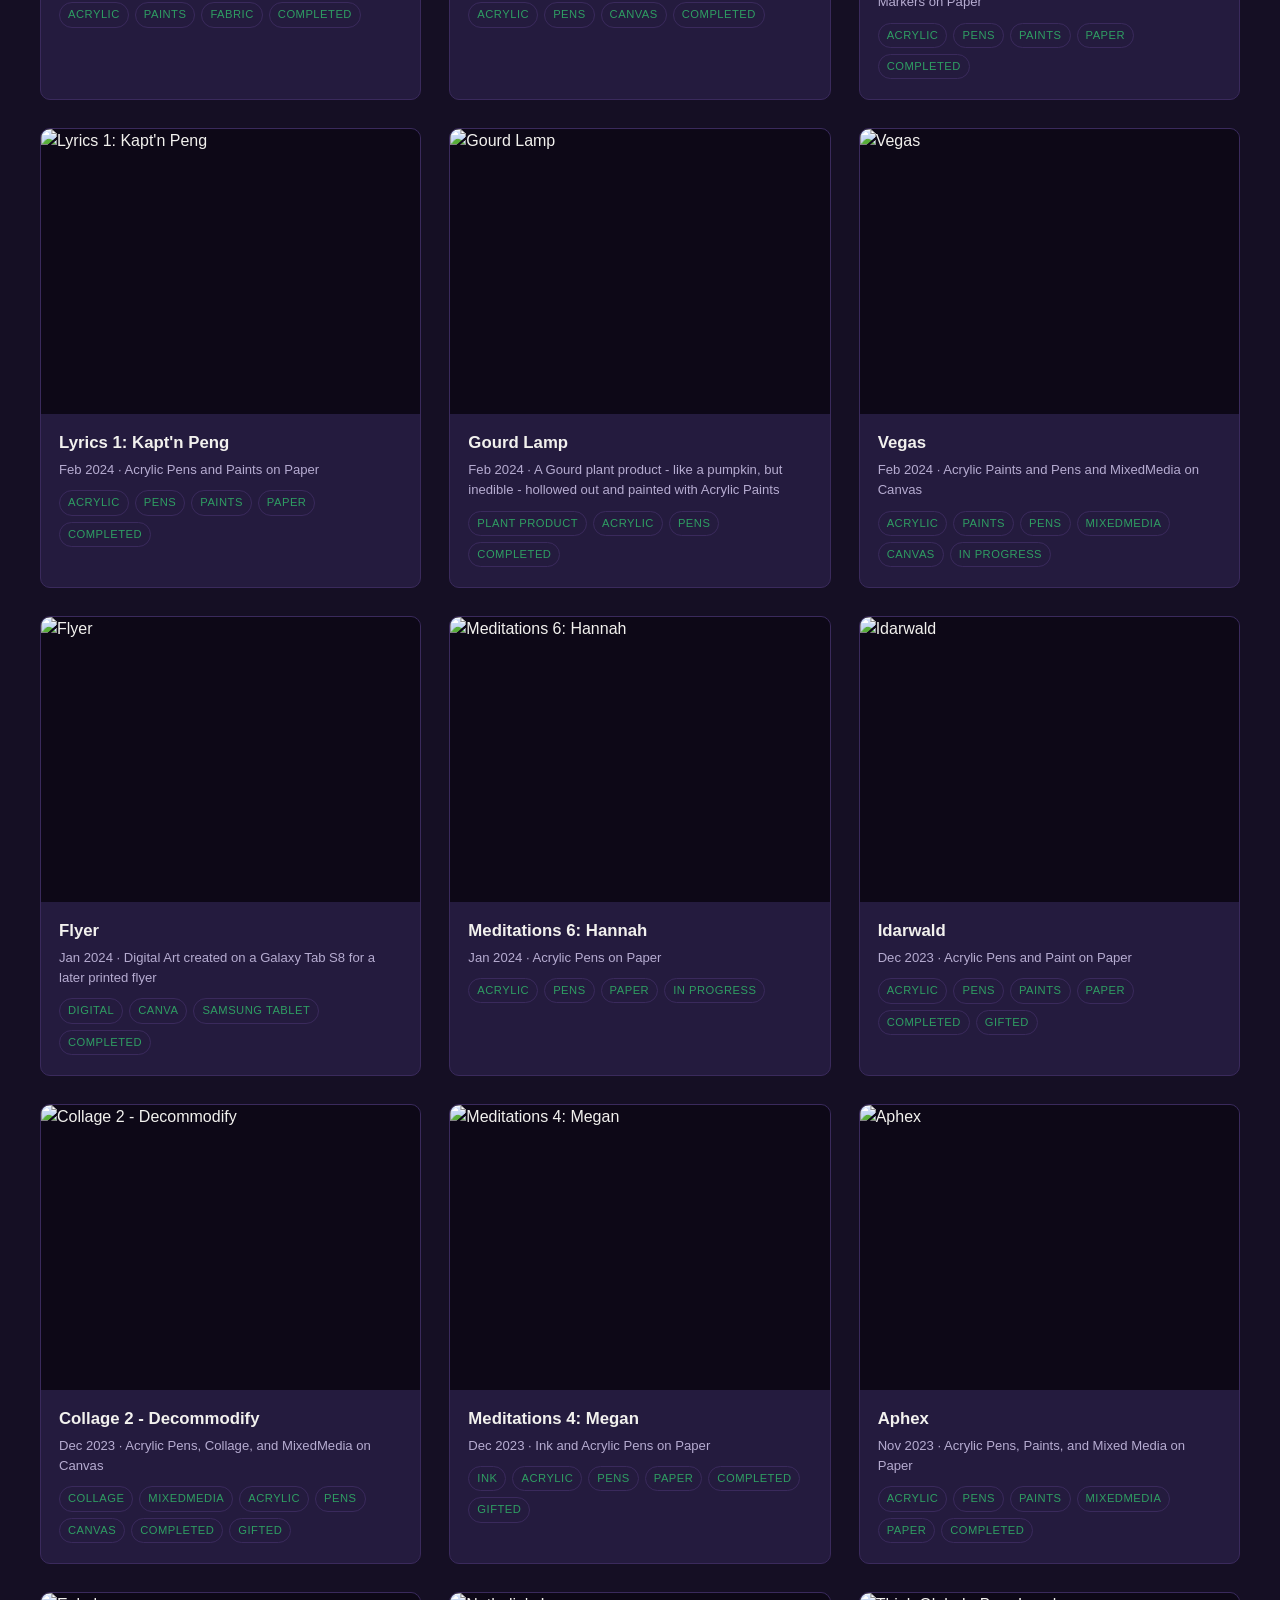
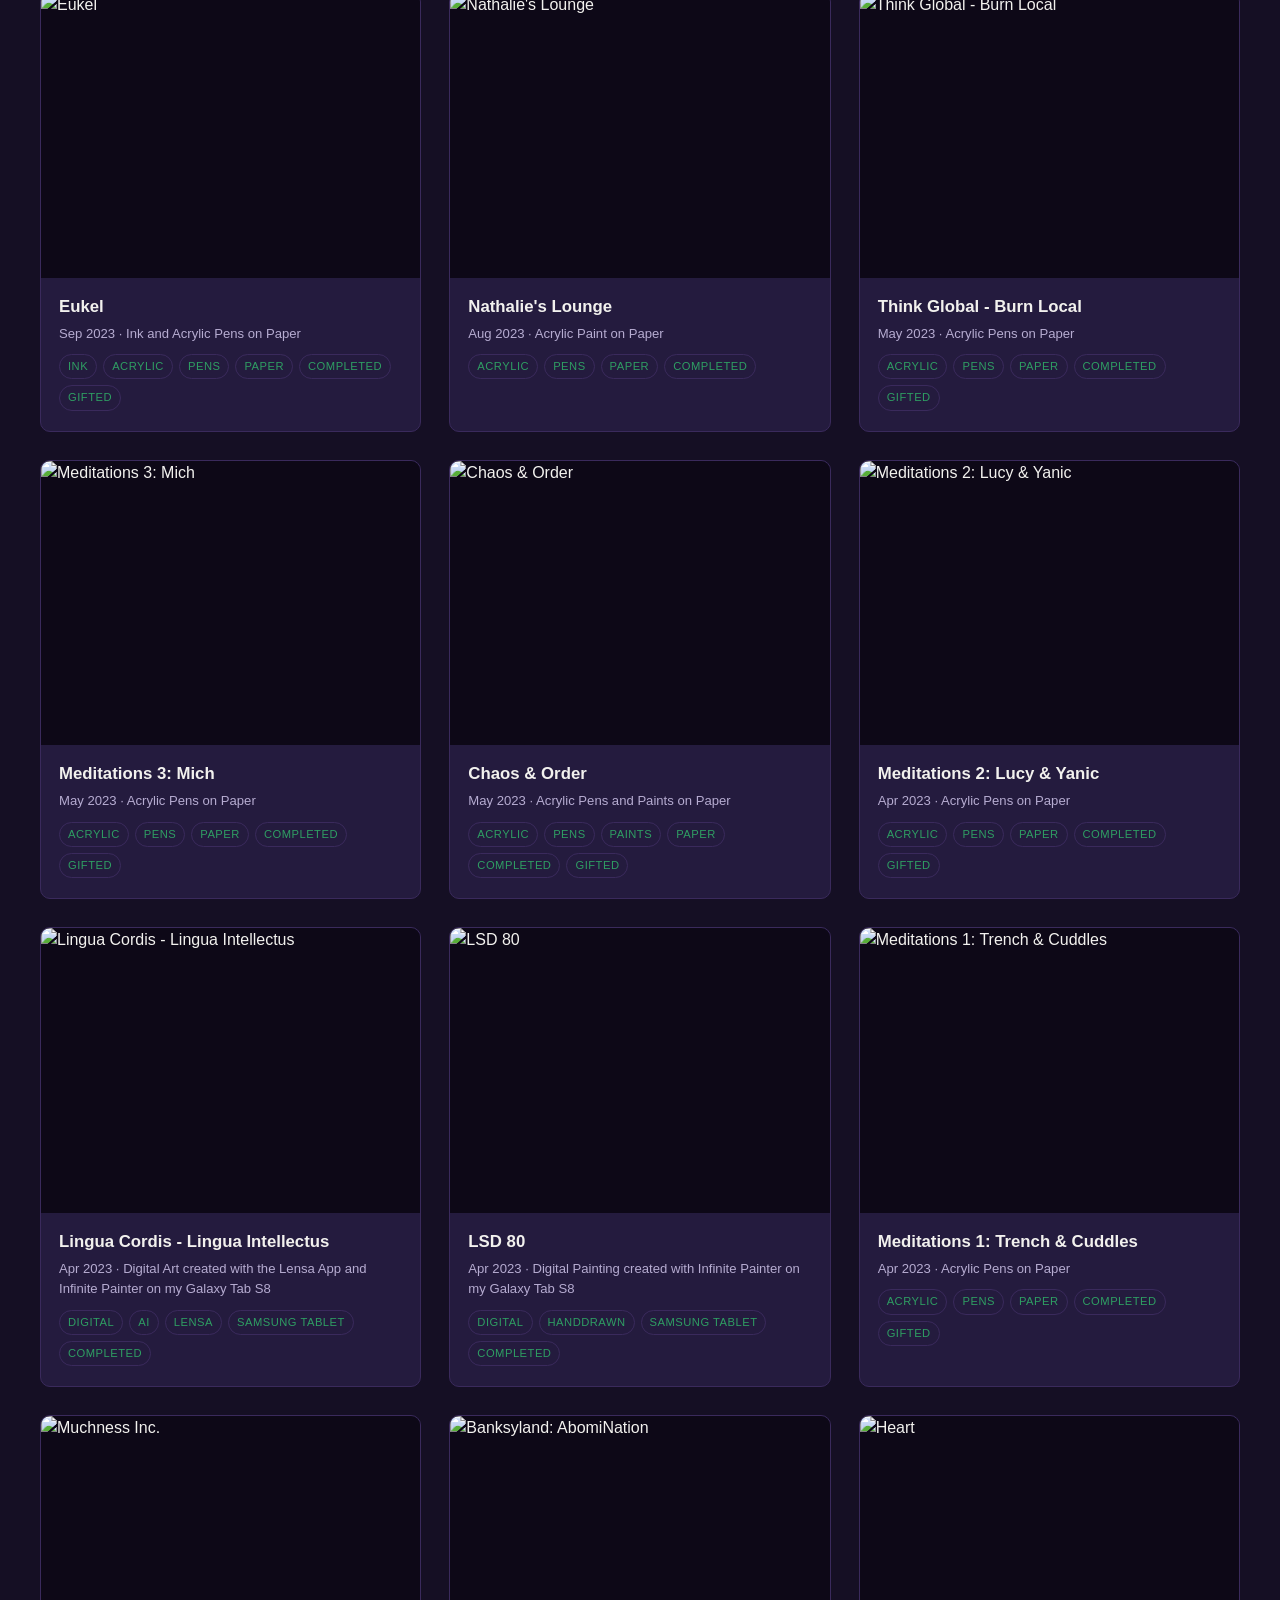
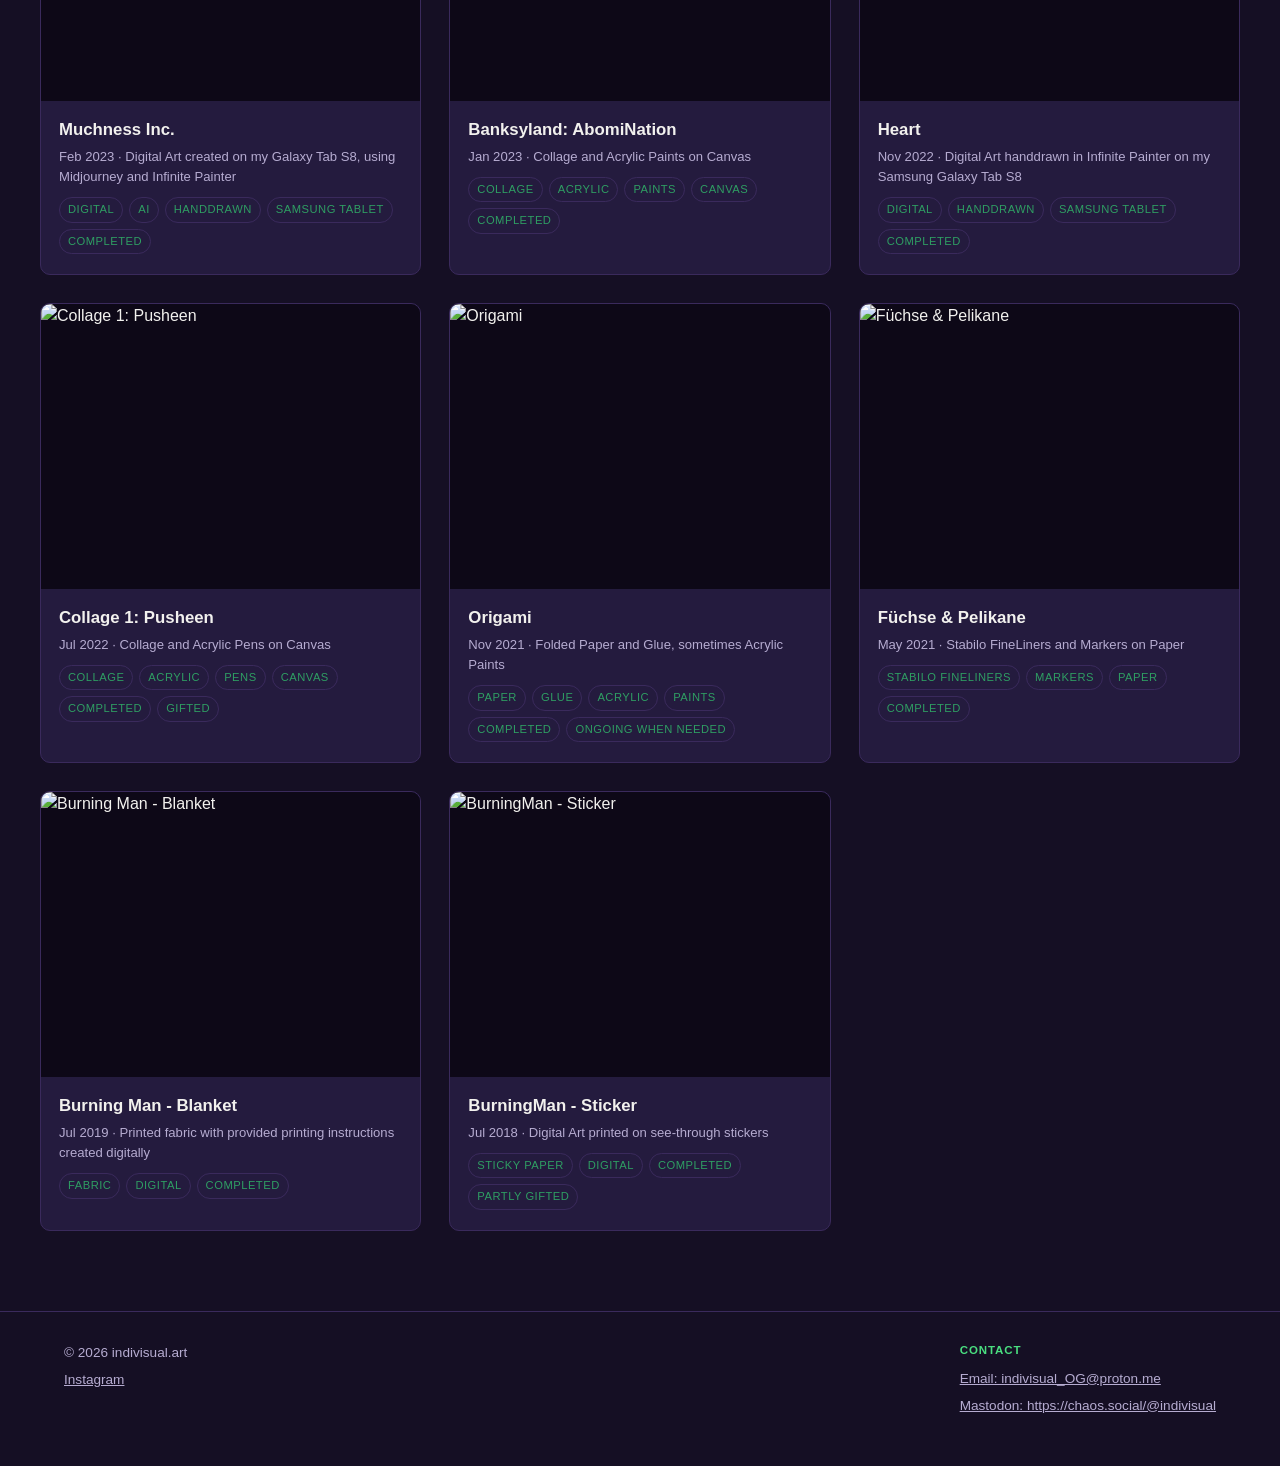
==== commit ce8b3510: "Update index.html" ====
--- a/index.html
+++ b/index.html
@@ -45,7 +45,7 @@
     <div class="wrap">
       <div class="footer-meta">
         <span>&copy; <span id="year"></span> indivisual.art</span>
-        <span>Also find me on <a href="https://www.instagram.com/artbyindivisual/" target="_blank" rel="noopener">Instagram</a></span>
+        <span> <a href="https://www.instagram.com/artbyindivisual/" target="_blank" rel="noopener">Instagram</a></span>
       </div>
       <div class="footer-contact" id="contact">
         <h2>Contact</h2>
--- a/assets/css/style.css
+++ b/assets/css/style.css
@@ -317,6 +317,7 @@
   margin-bottom: 24px;
 }
 
+/*
 .instagram-link {
   display: inline-flex;
   align-items: center;
@@ -329,6 +330,7 @@
   font-weight: 600;
   font-size: 0.9rem;
 }
+*/
 
 .section-title {
   margin: 60px 0 20px;
